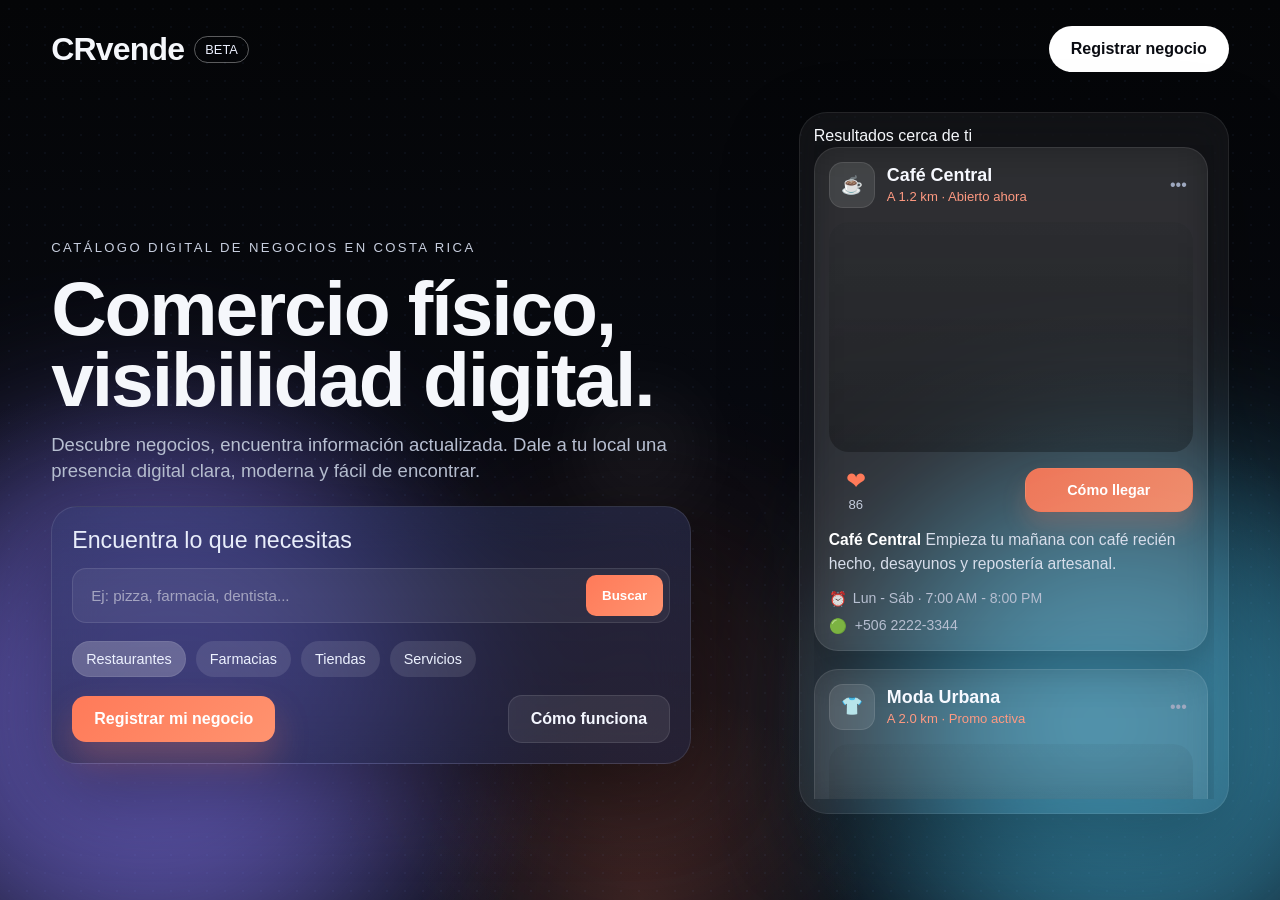
==== index.html @ b0ac4de3 "Hero inicial CRvende" ====
<!DOCTYPE html>
<html lang="es">
<head>
  <meta charset="UTF-8">
  <meta name="viewport" content="width=device-width, initial-scale=1.0">
  <title>CRvende</title>
  <link rel="stylesheet" href="styles.css">
</head>

<body>
  <div class="page-bg">
    <canvas id="particles"></canvas>
    <div class="grid-overlay"></div>
    <div class="glow glow-1"></div>
    <div class="glow glow-2"></div>
    <div class="glow glow-3"></div>
    <div class="cursor-glow"></div>

    <header class="hero">
      <nav class="topbar">
        <div class="brand-wrap">
          <span class="brand">CRvende</span>
          <span class="brand-badge">beta</span>
        </div>

        <a href="#" class="topbar-btn">Registrar negocio</a>
      </nav>

      <section class="hero-layout">

        <!-- IZQUIERDA -->
        <div class="hero-left">
          <p class="eyebrow">CATÁLOGO DIGITAL DE NEGOCIOS EN COSTA RICA</p>

          <h1> 
            Comercio físico,<br>
            visibilidad digital.
          </h1>

          <p class="hero-text">
            Descubre negocios, encuentra información actualizada.
            Dale a tu local una presencia digital clara, moderna y fácil de encontrar.
          </p>

          <div class="hero-panel">
            <p class="panel-title">Encuentra lo que necesitas</p>

            <div class="search-box">
              <input type="text" placeholder="Ej: pizza, farmacia, dentista..." />
              <button>Buscar</button>
            </div>

            <div class="panel-actions">
              <button class="chip active">Restaurantes</button>
              <button class="chip">Farmacias</button>
              <button class="chip">Tiendas</button>
              <button class="chip">Servicios</button>
            </div>

            <div class="panel-bottom">
              <a href="#" class="hero-btn solid">Registrar mi negocio</a>
              <a href="#" class="hero-btn ghost">Cómo funciona</a>
            </div>
          </div>
        </div>

        <!-- DERECHA -->
        <div class="hero-right">
          <div class="results-panel">
       
            <div class="results-header">
  <div class="results-header-main">
    <div class="results-header-copy">
     
      <p class="results-label">Resultados cerca de ti</p>
      </div>

    
  </div>
</div>

            <div class="commerce-strip">

  <!-- CARD 1 -->
  <article class="commerce-card feed-card">
  <div class="feed-head">
    <div class="feed-brand">
      <div class="feed-logo">☕</div>
      <div class="feed-brand-text">
        <h3>Café Central</h3>
        <p>A 1.2 km · Abierto ahora</p>
      </div>
    </div>

    <button class="feed-menu" aria-label="Más opciones">•••</button>
  </div>

  <div class="feed-image" style="background-image: url('https://pymstatic.com/30549/conversions/tipos-de-cafe-wide_webp.webp');"></div>

  <div class="feed-actions">
    <div class="feed-stats">
      <span class="feed-like">❤</span>
      <span>86</span>
    </div>

    <a href="#" class="route-btn route-btn-large">Cómo llegar</a>
  </div>

  <div class="feed-copy">
    <p>
      <strong>Café Central</strong> Empieza tu mañana con café recién hecho,
      desayunos y repostería artesanal.
    </p>

    <div class="feed-meta">
      <span class="info-item">
        <span class="info-icon">⏰</span>
        Lun - Sáb · 7:00 AM - 8:00 PM
      </span>

      <span class="info-item">
        <span class="whatsapp">🟢</span>
        +506 2222-3344
      </span>
    </div>
  </div>
  </article>

  <!-- CARD 2 -->
  <article class="commerce-card feed-card">
  <div class="feed-head">
    <div class="feed-brand">
      <div class="feed-logo">👕</div>
      <div class="feed-brand-text">
        <h3>Moda Urbana</h3>
        <p>A 2.0 km · Promo activa</p>
      </div>
    </div>

    <button class="feed-menu" aria-label="Más opciones">•••</button>
  </div>

  <div class="feed-image" style="background-image: url('https://media-cdn.tripadvisor.com/media/photo-s/1a/00/16/14/tienda-de-ropa-urbana.jpg');"></div>

  <div class="feed-actions">
    <div class="feed-stats">
      <span class="feed-like">❤</span>
      <span>154</span>
    </div>

    <a href="#" class="route-btn route-btn-large">Cómo llegar</a>
  </div>

  <div class="feed-copy">
    <p>
      <strong>Moda Urbana</strong> Nueva colección disponible con accesorios
      y promociones especiales por tiempo limitado.
    </p>

    <div class="feed-meta">
      <span class="info-item">
        <span class="info-icon">⏰</span>
        Lun - Dom · 10:00 AM - 7:00 PM
      </span>

      <span class="info-item">
        <span class="whatsapp">🟢</span>
        +506 2288-1100
      </span>
    </div>
  </div>
</article>

  <!-- CARD 3 -->
  <article class="commerce-card feed-card">
  <div class="feed-head">
    <div class="feed-brand">
      <div class="feed-logo">💊</div>
      <div class="feed-brand-text">
        <h3>Farmacia Plus</h3>
        <p>A 0.8 km · 24 horas</p>
      </div>
    </div>

    <button class="feed-menu" aria-label="Más opciones">•••</button>
  </div>

  <div class="feed-image" style="background-image: url('https://extendeal.com/hubfs/young-hispanic-woman-pharmacist-smiling-confident-standing-with-arms-crossed-gesture-pharmacy.jpg');"></div>

  <div class="feed-actions">
    <div class="feed-stats">
      <span class="feed-like">❤</span>
      <span>63</span>
    </div>

    <a href="#" class="route-btn route-btn-large">Cómo llegar</a>
  </div>

  <div class="feed-copy">
    <p>
      <strong>Farmacia Plus</strong> Atención rápida, productos de cuidado
      personal y servicio continuo durante todo el día.
    </p>

    <div class="feed-meta">
      <span class="info-item">
        <span class="info-icon">⏰</span>
        Abierto 24 horas
      </span>

      <span class="info-item">
        <span class="whatsapp">🟢</span>
        +506 2444-8899
      </span>
    </div>
  </div>
</article>

            </div>

          </div>
        </div>

      </section>
    </header>
  </div>

  <script>
    const glow = document.querySelector(".cursor-glow");

    window.addEventListener("mousemove", (e) => {
      const x = e.clientX;
      const y = e.clientY;

      glow.style.left = x + "px";
      glow.style.top = y + "px";

      createParticle(x, y);
    });

    function createParticle(x, y) {
      const particle = document.createElement("div");
      particle.classList.add("particle");

      const colors = [
        "rgba(255, 122, 89, 0.9)",
        "rgba(139, 125, 255, 0.9)",
        "rgba(79, 209, 255, 0.9)",
        "rgba(255, 255, 255, 0.7)"
      ];

      particle.style.background = colors[Math.floor(Math.random() * colors.length)];

      const size = Math.random() * 6 + 4;
      particle.style.width = size + "px";
      particle.style.height = size + "px";

      particle.style.left = x + "px";
      particle.style.top = y + "px";

      document.body.appendChild(particle);

      setTimeout(() => {
        particle.remove();
      }, 600);
    }
  </script>

</body>
</html>
---- styles.css ----
* {
  box-sizing: border-box;
  margin: 0;
  padding: 0;
}

:root {
  --bg: #06070b;
  --bg-soft: #0b0d14;
  --text: #f5f7fb;
  --muted: #b7bfd1;
  --line: rgba(255, 255, 255, 0.08);
  --glass: rgba(255, 255, 255, 0.08);
  --glass-strong: rgba(255, 255, 255, 0.12);
  --primary: #ff7a59;
  --primary-2: #8b7dff;
  --primary-3: #4fd1ff;
  --shadow: 0 30px 80px rgba(0, 0, 0, 0.35);
}

html,
body {
  min-height: 100%;
}

body {
  font-family: Arial, sans-serif;
  background: var(--bg);
  color: var(--text);
  overflow-x: hidden;
}

.page-bg {
  position: relative;
  min-height: 100vh;
  background:
    radial-gradient(circle at 15% 80%, rgba(139, 125, 255, 0.28), transparent 28%),
    radial-gradient(circle at 85% 80%, rgba(79, 209, 255, 0.28), transparent 24%),
    radial-gradient(circle at 50% 100%, rgba(255, 122, 89, 0.16), transparent 20%),
    linear-gradient(180deg, #040507 0%, #080a11 55%, #0a0d15 100%);
  overflow: hidden;
}

#particles {
  position: absolute;
  inset: 0;
  width: 100%;
  height: 100%;
  pointer-events: none;
  z-index: 0;
}

.grid-overlay {
  position: absolute;
  inset: 0;
  background-image: radial-gradient(rgba(120, 170, 255, 0.18) 1px, transparent 1px);
  background-size: 18px 18px;
  opacity: 0.28;
  pointer-events: none;
}

.glow {
  position: absolute;
  border-radius: 999px;
  filter: blur(90px);
  pointer-events: none;
  opacity: 0.9;
}

.glow-1 {
  width: 540px;
  height: 540px;
  left: -120px;
  bottom: -80px;
  background: rgba(139, 125, 255, 0.55);
}

.glow-2 {
  width: 520px;
  height: 520px;
  right: -120px;
  bottom: -90px;
  background: rgba(79, 209, 255, 0.48);
}

.glow-3 {
  width: 360px;
  height: 360px;
  left: 50%;
  top: 58%;
  transform: translateX(-50%);
  background: rgba(255, 122, 89, 0.14);
}

.cursor-glow {
  position: fixed;
  width: 220px;
  height: 220px;
  left: 50%;
  top: 50%;
  transform: translate(-50%, -50%);
  background: radial-gradient(circle, rgba(255, 255, 255, 0.10), transparent 65%);
  filter: blur(24px);
  pointer-events: none;
  z-index: 1;
  opacity: 0.55;
}

.hero {
  position: relative;
  z-index: 2;
  width: min(1280px, 92%);
  margin: 0 auto;
  min-height: 100vh;
  padding: 26px 0 40px;
  display: flex;
  flex-direction: column;
}

.topbar {
  display: flex;
  align-items: center;
  justify-content: space-between;
  gap: 20px;
  margin-bottom: 40px;
}

.brand-wrap {
  display: flex;
  align-items: center;
  gap: 10px;
}

.brand {
  font-size: 2rem;
  font-weight: 700;
  letter-spacing: -0.8px;
}

.brand-badge {
  font-size: 0.8rem;
  text-transform: uppercase;
  padding: 5px 10px;
  border-radius: 999px;
  border: 1px solid rgba(255, 255, 255, 0.35);
  color: #eaeefc;
}

.topbar-btn {
  text-decoration: none;
  color: #0a0c12;
  background: #ffffff;
  padding: 14px 22px;
  border-radius: 999px;
  font-weight: 700;
  transition: transform 0.18s ease, box-shadow 0.18s ease;
}

.topbar-btn:hover {
  transform: translateY(-2px);
  box-shadow: 0 14px 30px rgba(255, 255, 255, 0.12);
}

.hero-layout {
  width: 100%;
  display: grid;
  grid-template-columns: minmax(0, 1.02fr) minmax(380px, 430px);
  gap: 34px;
  align-items: stretch;
  flex: 1;
}

.hero-left {
  max-width: 700px;
  padding-top: 32px;
  display: flex;
  flex-direction: column;
  justify-content: center;
}

.hero-right {
  display: flex;
  justify-content: flex-end;
  align-items: stretch;
  min-height: 0;
}

.eyebrow {
  font-size: 0.82rem;
  letter-spacing: 0.18em;
  color: #c8cfdf;
  margin-bottom: 18px;
}

.hero-left h1 {
  font-size: clamp(3.2rem, 6vw, 5.6rem);
  line-height: 0.92;
  letter-spacing: -2.1px;
  font-weight: 700;
  max-width: 680px;
  margin-bottom: 18px;
}

.hero-text {
  font-size: 1.16rem;
  line-height: 1.4;
  color: var(--muted);
  max-width: 640px;
  margin-bottom: 22px;
}

.hero-panel {
  width: min(640px, 100%);
  padding: 20px;
  border-radius: 26px;
  background: linear-gradient(180deg, rgba(50, 60, 110, 0.42), rgba(32, 37, 68, 0.58));
  border: 1px solid rgba(255, 255, 255, 0.10);
  box-shadow: var(--shadow);
  backdrop-filter: blur(22px);
  -webkit-backdrop-filter: blur(22px);
}

.panel-title {
  font-size: 1.45rem;
  color: #e8edfa;
  text-align: left;
  margin-bottom: 14px;
}

.search-box {
  display: flex;
  gap: 10px;
  margin-bottom: 18px;
  background: rgba(255, 255, 255, 0.06);
  border: 1px solid rgba(255, 255, 255, 0.10);
  border-radius: 14px;
  padding: 6px;
}

.search-box input {
  flex: 1;
  background: transparent;
  border: none;
  color: white;
  padding: 12px;
  font-size: 0.95rem;
  outline: none;
}

.search-box input::placeholder {
  color: rgba(255, 255, 255, 0.5);
}

.search-box button {
  border: none;
  background: linear-gradient(135deg, var(--primary), #ff936f);
  color: white;
  padding: 10px 16px;
  border-radius: 10px;
  font-weight: 600;
  cursor: pointer;
  transition: transform 0.2s ease;
}

.search-box button:hover {
  transform: translateY(-1px);
}

.panel-actions {
  display: flex;
  flex-wrap: wrap;
  gap: 10px;
  margin-bottom: 18px;
}

.chip {
  border: 0;
  border-radius: 999px;
  padding: 10px 14px;
  background: rgba(255, 255, 255, 0.10);
  color: #edf2ff;
  font-size: 0.9rem;
  cursor: pointer;
  transition: transform 0.18s ease, background 0.18s ease;
}

.chip:hover {
  transform: translateY(-2px);
  background: rgba(255, 255, 255, 0.16);
}

.chip.active {
  background: rgba(255, 255, 255, 0.22);
  box-shadow: inset 0 0 0 1px rgba(255, 255, 255, 0.08);
}

.panel-bottom {
  display: flex;
  flex-wrap: wrap;
  gap: 14px;
  justify-content: space-between;
  align-items: center;
}

.hero-btn {
  text-decoration: none;
  padding: 14px 22px;
  border-radius: 14px;
  font-weight: 700;
  transition: transform 0.18s ease, box-shadow 0.18s ease, background 0.18s ease;
}

.hero-btn:hover {
  transform: translateY(-2px);
}

.hero-btn.solid {
  background: linear-gradient(135deg, var(--primary), #ff936f);
  color: white;
  box-shadow: 0 18px 34px rgba(255, 122, 89, 0.26);
}

.hero-btn.ghost {
  color: #f4f7ff;
  background: rgba(255, 255, 255, 0.08);
  border: 1px solid rgba(255, 255, 255, 0.10);
}

.results-panel {
  width: 100%;
  max-width: 430px;
  height: min(78vh, 760px);
  padding: 14px;
  border-radius: 28px;
  background: rgba(255, 255, 255, 0.05);
  border: 1px solid rgba(255, 255, 255, 0.08);
  box-shadow: 0 30px 80px rgba(0, 0, 0, 0.28);
  backdrop-filter: blur(18px);
  -webkit-backdrop-filter: blur(18px);
  overflow: hidden;
  display: flex;
  flex-direction: column;
}

.commerce-strip {
  width: 100%;
  display: flex;
  flex-direction: column;
  gap: 18px;
  overflow-y: auto;
  padding: 2px 6px 2px 0;
  scrollbar-width: thin;
  scrollbar-color: rgba(255, 255, 255, 0.18) transparent;
}

.commerce-strip::-webkit-scrollbar {
  width: 8px;
}

.commerce-strip::-webkit-scrollbar-track {
  background: transparent;
}

.commerce-strip::-webkit-scrollbar-thumb {
  background: rgba(255, 255, 255, 0.16);
  border-radius: 999px;
}

.commerce-card.feed-card {
  padding: 14px;
  border-radius: 24px;
  background: rgba(255, 255, 255, 0.07);
  border: 1px solid rgba(255, 255, 255, 0.09);
  backdrop-filter: blur(18px);
  -webkit-backdrop-filter: blur(18px);
  box-shadow: 0 18px 34px rgba(0, 0, 0, 0.18);
  transition: transform 0.18s ease, background 0.18s ease;
  flex-shrink: 0;
}

.commerce-card.feed-card:hover {
  transform: translateY(-4px);
  background: rgba(255, 255, 255, 0.10);
}

.feed-head {
  display: flex;
  align-items: center;
  justify-content: space-between;
  gap: 12px;
  margin-bottom: 14px;
}

.feed-brand {
  display: flex;
  align-items: center;
  gap: 12px;
  min-width: 0;
}

.feed-logo {
  width: 46px;
  height: 46px;
  min-width: 46px;
  border-radius: 14px;
  display: grid;
  place-items: center;
  background: rgba(255, 255, 255, 0.10);
  border: 1px solid rgba(255, 255, 255, 0.10);
  font-size: 1.1rem;
}

.feed-brand-text h3 {
  font-size: 1.12rem;
  color: #f7f9ff;
  margin-bottom: 2px;
  line-height: 1.2;
}

.feed-brand-text p {
  font-size: 0.82rem;
  color: #ff9a82;
  line-height: 1.3;
}

.feed-menu {
  border: none;
  background: transparent;
  color: #9ea8bf;
  font-size: 1rem;
  cursor: pointer;
  padding: 4px 6px;
}

.feed-image {
  width: 100%;
  height: 230px;
  border-radius: 20px;
  background-size: cover;
  background-position: center;
  position: relative;
  overflow: hidden;
  margin-bottom: 16px;
}

.feed-image::after {
  content: "";
  position: absolute;
  inset: 0;
  background: linear-gradient(
    to top,
    rgba(0, 0, 0, 0.28),
    rgba(0, 0, 0, 0.04)
  );
}

.feed-actions {
  display: flex;
  align-items: center;
  justify-content: space-between;
  gap: 12px;
  margin-bottom: 16px;
}

.feed-stats {
  display: flex;
  flex-direction: column;
  align-items: center;
  justify-content: center;
  min-width: 54px;
  color: #c6cede;
  font-size: 0.82rem;
}

.feed-like {
  font-size: 1.5rem;
  line-height: 1;
  color: #ff7a59;
  margin-bottom: 4px;
}

.route-btn {
  text-decoration: none;
  padding: 13px 18px;
  border-radius: 16px;
  font-size: 0.9rem;
  font-weight: 700;
  color: #ffffff;
  background: linear-gradient(135deg, rgba(255, 122, 89, 0.92), rgba(255, 147, 111, 0.92));
  border: 1px solid rgba(255, 122, 89, 0.22);
  transition: transform 0.18s ease, box-shadow 0.18s ease;
  box-shadow: 0 14px 24px rgba(255, 122, 89, 0.20);
}

.route-btn:hover {
  transform: translateY(-2px);
  box-shadow: 0 18px 28px rgba(255, 122, 89, 0.24);
}

.route-btn-large {
  min-width: 168px;
  text-align: center;
}

.feed-copy p {
  font-size: 0.98rem;
  line-height: 1.55;
  color: #d8deeb;
  margin-bottom: 12px;
}

.feed-copy strong {
  color: #ffffff;
}

.feed-meta {
  display: flex;
  flex-direction: column;
  gap: 7px;
}

.info-item {
  display: flex;
  align-items: center;
  gap: 6px;
  font-size: 0.88rem;
  color: #b7bfd1;
  line-height: 1.4;
}

.info-icon {
  font-size: 0.9rem;
  opacity: 0.85;
}

.whatsapp {
  margin-right: 2px;
  font-size: 0.9rem;
}

.particle {
  position: fixed;
  width: 6px;
  height: 6px;
  border-radius: 50%;
  pointer-events: none;
  z-index: 9999;
  opacity: 0.8;
  animation: fadeOut 0.6s ease-out forwards;
}

@keyframes fadeOut {
  to {
    opacity: 0;
    transform: scale(0.3);
  }
}

@media (max-width: 1100px) {
  .hero-layout {
    grid-template-columns: 1fr;
    gap: 26px;
  }

  .hero-left {
    max-width: 100%;
    padding-top: 20px;
  }

  .hero-right {
    justify-content: center;
    align-items: flex-start;
  }

  .results-panel {
    max-width: 420px;
    height: 620px;
  }

  .results-header {
  width: 100%;
  display: flex;
  flex-direction: column;
  gap: 12px;
  padding: 4px 4px 14px;
  margin-bottom: 14px;
  flex-shrink: 0;
}

.results-header-main {
  display: flex;
  align-items: center;
  justify-content: space-between;
  gap: 20;
}

.yolo {
  margin-bottom: 70px;
}

.results-header-copy {
  min-width: 0;
}

.results-label {
  font-size: 0.72rem;
  letter-spacing: 0.08em;
  text-transform: uppercase;
  color: #9aa6c4;
  margin-bottom: 4px;
}

.results-title {
  font-size: 1.15rem;
  font-weight: 700;
  color: #f5f7fb;
  line-height: 1.15;
}

.results-count {
  display: inline-flex;
  align-items: center;
  justify-content: center;
  min-width: 46px;
  height: 34px;
  padding: 0 12px;
  border-radius: 999px;
  background: rgba(255, 255, 255, 0.08);
  border: 1px solid rgba(255, 255, 255, 0.08);
  color: #dbe3f5;
  font-size: 0.85rem;
  font-weight: 700;
  flex-shrink: 0;
}


  .hero-text {
    font-size: 1.08rem;
  }

  .panel-title {
    font-size: 1.28rem;
  }
}

@media (max-width: 700px) {
  .hero {
    padding-top: 18px;
    padding-bottom: 36px;
  }

  .topbar {
    flex-direction: column;
    align-items: flex-start;
    margin-bottom: 32px;
  }

  .brand {
    font-size: 1.7rem;
  }

  .hero-left h1 {
    letter-spacing: -1.5px;
  }

  .hero-text {
    font-size: 1rem;
  }

  .hero-panel {
    padding: 20px;
    border-radius: 22px;
  }

  .panel-title {
    font-size: 1.2rem;
  }

  .panel-bottom {
    flex-direction: column;
    align-items: stretch;
  }

  .hero-btn {
    text-align: center;
  }

  .search-box {
    flex-direction: column;
  }

  .search-box button {
    width: 100%;
  }

  .hero-layout {
    gap: 22px;
  }

  .results-panel {
    max-width: 100%;
    height: 560px;
  }

  .feed-image {
    height: 210px;
  }

  .feed-actions {
    align-items: stretch;
  }

  .route-btn-large {
    min-width: 0;
    width: 100%;
  }
}
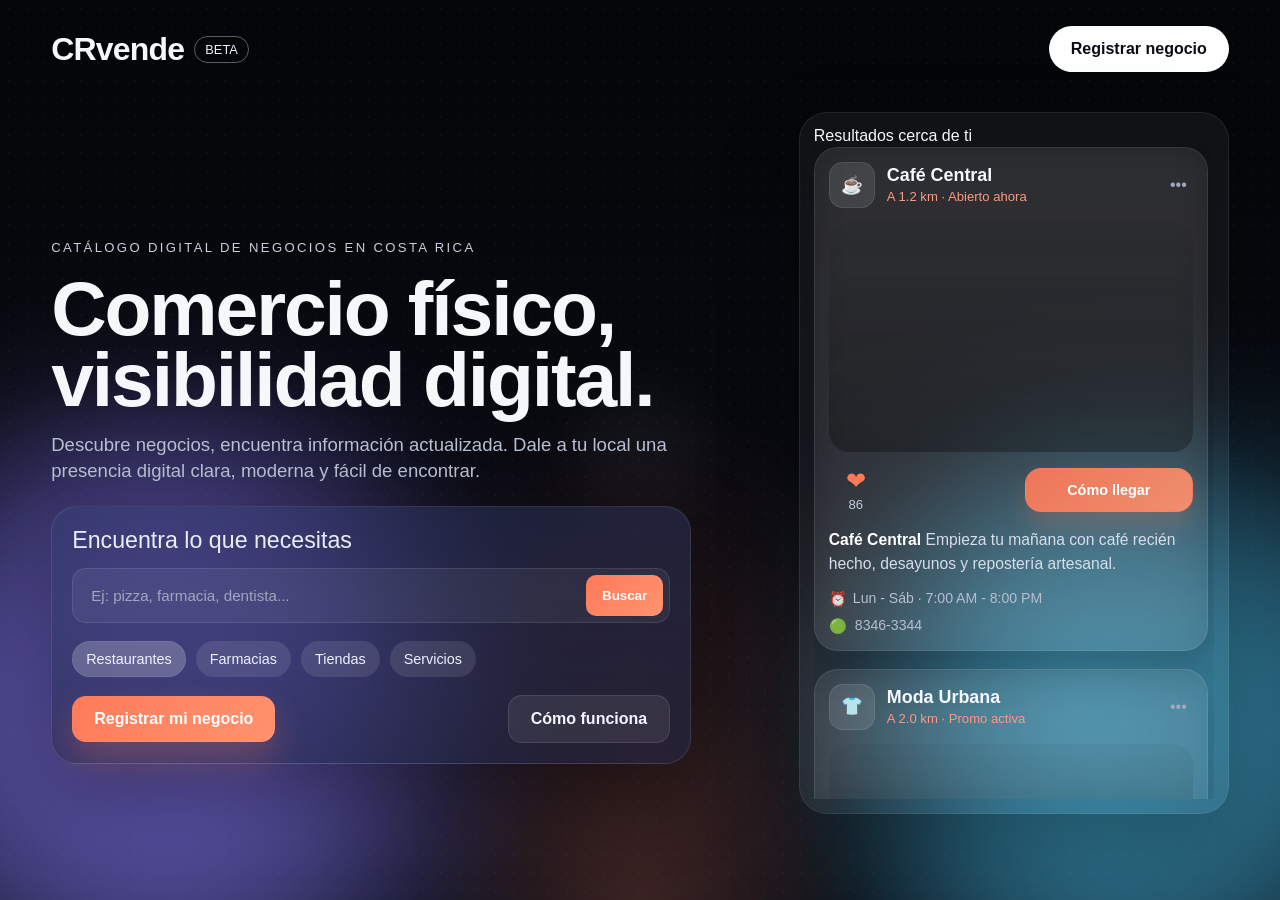
==== commit c8c2ac32: "Hero listo + mobile version" ====
--- a/index.html
+++ b/index.html
@@ -120,7 +120,7 @@
 
       <span class="info-item">
         <span class="whatsapp">🟢</span>
-        +506 2222-3344
+        8346-3344
       </span>
     </div>
   </div>
@@ -165,7 +165,7 @@
 
       <span class="info-item">
         <span class="whatsapp">🟢</span>
-        +506 2288-1100
+        7536-1100
       </span>
     </div>
   </div>
@@ -210,7 +210,7 @@
 
       <span class="info-item">
         <span class="whatsapp">🟢</span>
-        +506 2444-8899
+        8444-8899
       </span>
     </div>
   </div>
--- a/styles.css
+++ b/styles.css
@@ -714,4 +714,159 @@
     min-width: 0;
     width: 100%;
   }
+}
+
+/* =========================
+   MOBILE FIRST HERO
+========================= */
+@media (max-width: 700px) {
+
+  .hero {
+    padding: 16px 0 28px;
+    min-height: auto;
+  }
+
+  .topbar {
+    flex-direction: row;
+    justify-content: space-between;
+    margin-bottom: 20px;
+  }
+
+  .topbar-btn {
+    padding: 10px 14px;
+    font-size: 0.8rem;
+  }
+
+  /* 🔹 Layout pasa a vertical */
+  .hero-layout {
+    display: flex;
+    flex-direction: column;
+    gap: 20px;
+  }
+
+  /* 🔹 H1 más usable */
+  .hero-left h1 {
+    font-size: 2.4rem;
+    line-height: 1.05;
+    letter-spacing: -1px;
+    margin-bottom: 14px;
+  }
+
+  .hero-text {
+    font-size: 0.95rem;
+    line-height: 1.4;
+    margin-bottom: 20px;
+  }
+
+  .eyebrow {
+    font-size: 0.7rem;
+    margin-bottom: 12px;
+  }
+
+  /* 🔹 Panel principal */
+  .hero-panel {
+    padding: 18px;
+    border-radius: 18px;
+  }
+
+  .panel-title {
+    font-size: 1.1rem;
+    margin-bottom: 12px;
+  }
+
+  /* 🔹 Buscador más grande */
+  .search-box {
+    flex-direction: column;
+    gap: 8px;
+    padding: 8px;
+  }
+
+  .search-box input {
+    font-size: 1rem;
+    padding: 14px;
+  }
+
+  .search-box button {
+    width: 100%;
+    padding: 14px;
+    font-size: 1rem;
+  }
+
+  /* 🔹 Chips */
+  .panel-actions {
+    gap: 8px;
+    margin-bottom: 16px;
+  }
+
+  .chip {
+    padding: 10px 14px;
+    font-size: 0.85rem;
+  }
+
+  /* 🔹 Botones abajo */
+  .panel-bottom {
+    flex-direction: column;
+    gap: 10px;
+  }
+
+  .hero-btn {
+    width: 100%;
+    text-align: center;
+  }
+
+  /* 🔥 RESULTADOS */
+
+  .hero-right {
+    width: 100%;
+  }
+
+  .results-panel {
+    max-width: 100%;
+    height: auto;
+    max-height: none;
+    padding: 16px;
+  }
+
+  .results-header {
+    margin-bottom: 10px;
+  }
+
+  .results-title {
+    font-size: 1.2rem;
+  }
+
+  /* 🔹 Cards ocupan todo el ancho */
+  .commerce-strip {
+    gap: 14px;
+  }
+
+  .feed-card {
+    padding: 12px;
+    border-radius: 20px;
+  }
+
+  .feed-image {
+    height: 180px;
+    border-radius: 16px;
+  }
+
+  .feed-actions {
+    flex-direction: row;
+    align-items: center;
+  }
+
+  .route-btn-large {
+    width: 100%;
+    font-size: 0.9rem;
+    padding: 12px;
+  }
+
+  .feed-copy p {
+    font-size: 0.9rem;
+  }
+
+  .info-item {
+    font-size: 0.82rem;
+  }
+
 }
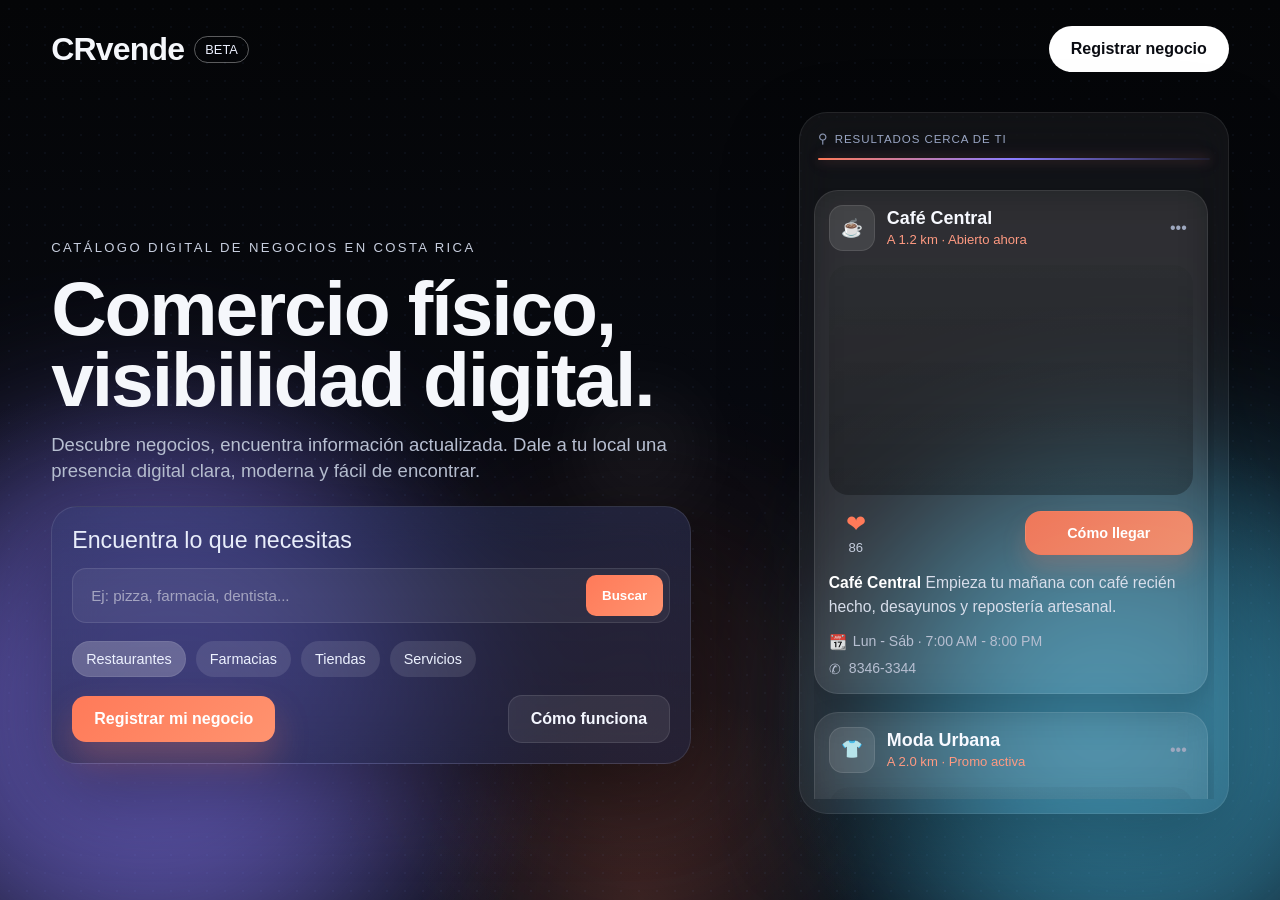
==== commit 4936c449: "Hero UI final: layout split, results panel scroll, cards tipo feed, mejoras visuales" ====
--- a/index.html
+++ b/index.html
@@ -64,17 +64,21 @@
           </div>
         </div>
 
-        <!-- DERECHA -->
-        <div class="hero-right">
-          <div class="results-panel">
+  <!-- DERECHA -->
+  <div class="hero-right">
+  <div class="results-panel">
        
-            <div class="results-header">
-  <div class="results-header-main">
+    <div class="results-header">
+    <div class="results-header-main">
+
     <div class="results-header-copy">
-     
-      <p class="results-label">Resultados cerca de ti</p>
-      </div>
-
+    <div class="results-line-wrap">
+      <p class="results-label">
+      <span class="results-icon">⚲</span>
+      Resultados cerca de ti
+      </p>
+    </div> 
+    </div>
     
   </div>
 </div>
@@ -114,12 +118,12 @@
 
     <div class="feed-meta">
       <span class="info-item">
-        <span class="info-icon">⏰</span>
+        <span class="info-icon">📆</span>
         Lun - Sáb · 7:00 AM - 8:00 PM
       </span>
 
       <span class="info-item">
-        <span class="whatsapp">🟢</span>
+        <span class="whatsapp">✆</span>
         8346-3344
       </span>
     </div>
@@ -159,12 +163,12 @@
 
     <div class="feed-meta">
       <span class="info-item">
-        <span class="info-icon">⏰</span>
+        <span class="info-icon">📆</span>
         Lun - Dom · 10:00 AM - 7:00 PM
       </span>
 
       <span class="info-item">
-        <span class="whatsapp">🟢</span>
+        <span class="whatsapp">✆</span>
         7536-1100
       </span>
     </div>
@@ -204,12 +208,12 @@
 
     <div class="feed-meta">
       <span class="info-item">
-        <span class="info-icon">⏰</span>
+        <span class="info-icon">📆</span>
         Abierto 24 horas
       </span>
 
       <span class="info-item">
-        <span class="whatsapp">🟢</span>
+        <span class="whatsapp">✆</span>
         8444-8899
       </span>
     </div>
--- a/styles.css
+++ b/styles.css
@@ -342,6 +342,68 @@
   flex-direction: column;
 }
 
+.results-header {
+  width: 100%;
+  padding: 4px 4px 18px;
+  margin-bottom: 10px;
+  flex-shrink: 0;
+}
+
+.results-header-main {
+  display: flex;
+  align-items: center;
+  justify-content: space-between;
+}
+
+.results-header-copy {
+  width: 100%;
+}
+
+.results-line-wrap {
+  position: relative;
+  width: 100%;
+  padding-bottom: 14px;
+}
+
+.results-label {
+  display: flex;
+  align-items: center;
+  gap: 6px;
+  width: fit-content;
+
+  font-size: 0.72rem;
+  letter-spacing: 0.08em;
+  text-transform: uppercase;
+  color: #9aa6c4;
+}
+
+.results-icon {
+  font-size: 0.8rem;
+  opacity: 0.9;
+}
+
+.results-line-wrap::after {
+  content: "";
+  position: absolute;
+  left: 0;
+  right: 0;
+  bottom: 0;
+
+  height: 2px;
+  border-radius: 999px;
+
+  background: linear-gradient(
+    90deg,
+    var(--primary),
+    var(--primary-2),
+    rgba(139, 125, 255, 0.1)
+  );
+
+  box-shadow:
+    0 0 12px rgba(255, 122, 89, 0.4),
+    0 0 20px rgba(139, 125, 255, 0.25);
+}
+
 .commerce-strip {
   width: 100%;
   display: flex;
@@ -577,63 +639,6 @@
     height: 620px;
   }
 
-  .results-header {
-  width: 100%;
-  display: flex;
-  flex-direction: column;
-  gap: 12px;
-  padding: 4px 4px 14px;
-  margin-bottom: 14px;
-  flex-shrink: 0;
-}
-
-.results-header-main {
-  display: flex;
-  align-items: center;
-  justify-content: space-between;
-  gap: 20;
-}
-
-.yolo {
-  margin-bottom: 70px;
-}
-
-.results-header-copy {
-  min-width: 0;
-}
-
-.results-label {
-  font-size: 0.72rem;
-  letter-spacing: 0.08em;
-  text-transform: uppercase;
-  color: #9aa6c4;
-  margin-bottom: 4px;
-}
-
-.results-title {
-  font-size: 1.15rem;
-  font-weight: 700;
-  color: #f5f7fb;
-  line-height: 1.15;
-}
-
-.results-count {
-  display: inline-flex;
-  align-items: center;
-  justify-content: center;
-  min-width: 46px;
-  height: 34px;
-  padding: 0 12px;
-  border-radius: 999px;
-  background: rgba(255, 255, 255, 0.08);
-  border: 1px solid rgba(255, 255, 255, 0.08);
-  color: #dbe3f5;
-  font-size: 0.85rem;
-  font-weight: 700;
-  flex-shrink: 0;
-}
-
-
   .hero-text {
     font-size: 1.08rem;
   }
@@ -737,14 +742,12 @@
     font-size: 0.8rem;
   }
 
-  /* 🔹 Layout pasa a vertical */
   .hero-layout {
     display: flex;
     flex-direction: column;
     gap: 20px;
   }
 
-  /* 🔹 H1 más usable */
   .hero-left h1 {
     font-size: 2.4rem;
     line-height: 1.05;
@@ -763,7 +766,6 @@
     margin-bottom: 12px;
   }
 
-  /* 🔹 Panel principal */
   .hero-panel {
     padding: 18px;
     border-radius: 18px;
@@ -774,7 +776,6 @@
     margin-bottom: 12px;
   }
 
-  /* 🔹 Buscador más grande */
   .search-box {
     flex-direction: column;
     gap: 8px;
@@ -792,7 +793,6 @@
     font-size: 1rem;
   }
 
-  /* 🔹 Chips */
   .panel-actions {
     gap: 8px;
     margin-bottom: 16px;
@@ -803,7 +803,6 @@
     font-size: 0.85rem;
   }
 
-  /* 🔹 Botones abajo */
   .panel-bottom {
     flex-direction: column;
     gap: 10px;
@@ -813,8 +812,6 @@
     width: 100%;
     text-align: center;
   }
-
-  /* 🔥 RESULTADOS */
 
   .hero-right {
     width: 100%;
@@ -831,11 +828,6 @@
     margin-bottom: 10px;
   }
 
-  .results-title {
-    font-size: 1.2rem;
-  }
-
-  /* 🔹 Cards ocupan todo el ancho */
   .commerce-strip {
     gap: 14px;
   }
@@ -868,5 +860,4 @@
   .info-item {
     font-size: 0.82rem;
   }
-
 }
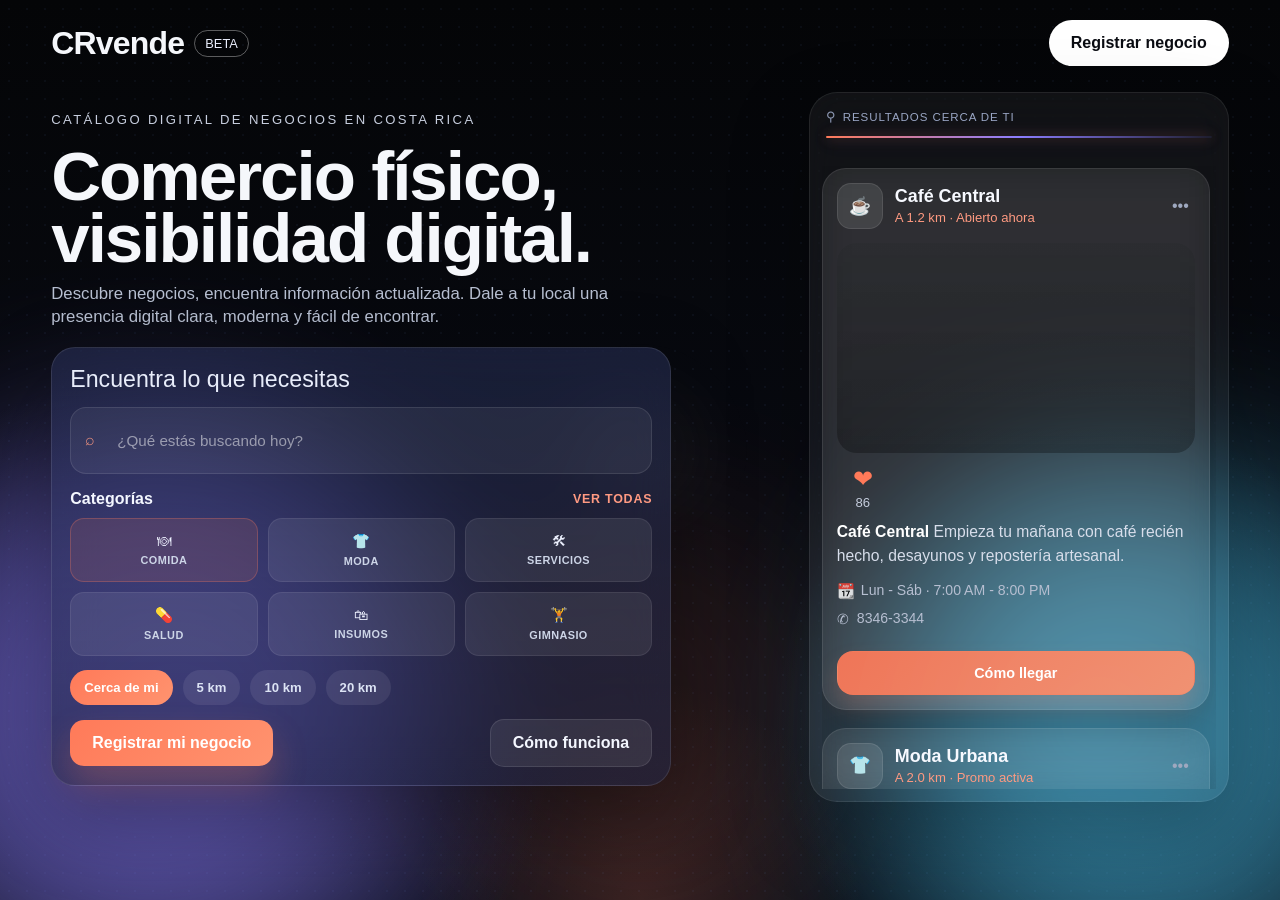
==== commit 681c58c7: "ajustes hero y cards" ====
--- a/index.html
+++ b/index.html
@@ -32,8 +32,8 @@
         <div class="hero-left">
           <p class="eyebrow">CATÁLOGO DIGITAL DE NEGOCIOS EN COSTA RICA</p>
 
-          <h1> 
-            Comercio físico,<br>
+          <h1>
+            <span>Comercio físico,</span>
             visibilidad digital.
           </h1>
 
@@ -45,16 +45,55 @@
           <div class="hero-panel">
             <p class="panel-title">Encuentra lo que necesitas</p>
 
-            <div class="search-box">
-              <input type="text" placeholder="Ej: pizza, farmacia, dentista..." />
-              <button>Buscar</button>
-            </div>
-
-            <div class="panel-actions">
-              <button class="chip active">Restaurantes</button>
-              <button class="chip">Farmacias</button>
-              <button class="chip">Tiendas</button>
-              <button class="chip">Servicios</button>
+            <div class="search-box search-box-app">
+              <span class="search-icon">⌕</span>
+              <input type="text" placeholder="¿Qué estás buscando hoy?" />
+            </div>
+
+            <div class="category-block">
+              <div class="category-head">
+                <p class="category-title">Categorías</p>
+                <a href="#" class="category-link">Ver todas</a>
+              </div>
+
+              <div class="category-grid">
+                <button class="category-card active" type="button">
+                  <span class="category-icon">🍽</span>
+                  <span class="category-name">Comida</span>
+                </button>
+
+                <button class="category-card" type="button">
+                  <span class="category-icon">👕</span>
+                  <span class="category-name">Moda</span>
+                </button>
+
+                <button class="category-card" type="button">
+                  <span class="category-icon">🛠</span>
+                  <span class="category-name">Servicios</span>
+                </button>
+
+                <button class="category-card" type="button">
+                  <span class="category-icon">💊</span>
+                  <span class="category-name">Salud</span>
+                </button>
+
+                <button class="category-card" type="button">
+                  <span class="category-icon">🛍</span>
+                  <span class="category-name">Insumos</span>
+                </button>
+
+                <button class="category-card" type="button">
+                  <span class="category-icon">🏋</span>
+                  <span class="category-name">Gimnasio</span>
+                </button>
+              </div>
+            </div>
+
+            <div class="distance-row">
+              <button class="distance-chip active" type="button">Cerca de mi</button>
+              <button class="distance-chip" type="button">5 km</button>
+              <button class="distance-chip" type="button">10 km</button>
+              <button class="distance-chip" type="button">20 km</button>
             </div>
 
             <div class="panel-bottom">
@@ -64,164 +103,161 @@
           </div>
         </div>
 
-  <!-- DERECHA -->
-  <div class="hero-right">
-  <div class="results-panel">
-       
-    <div class="results-header">
-    <div class="results-header-main">
-
-    <div class="results-header-copy">
-    <div class="results-line-wrap">
-      <p class="results-label">
-      <span class="results-icon">⚲</span>
-      Resultados cerca de ti
-      </p>
-    </div> 
-    </div>
-    
-  </div>
-</div>
+        <!-- DERECHA -->
+        <div class="hero-right">
+          <div class="results-panel">
+
+            <div class="results-header">
+              <div class="results-header-main">
+                <div class="results-header-copy">
+                  <div class="results-line-wrap">
+                    <p class="results-label">
+                      <span class="results-icon">⚲</span>
+                      Resultados cerca de ti
+                    </p>
+                  </div>
+                </div>
+              </div>
+            </div>
 
             <div class="commerce-strip">
 
-  <!-- CARD 1 -->
-  <article class="commerce-card feed-card">
-  <div class="feed-head">
-    <div class="feed-brand">
-      <div class="feed-logo">☕</div>
-      <div class="feed-brand-text">
-        <h3>Café Central</h3>
-        <p>A 1.2 km · Abierto ahora</p>
-      </div>
-    </div>
-
-    <button class="feed-menu" aria-label="Más opciones">•••</button>
-  </div>
-
-  <div class="feed-image" style="background-image: url('https://pymstatic.com/30549/conversions/tipos-de-cafe-wide_webp.webp');"></div>
-
-  <div class="feed-actions">
-    <div class="feed-stats">
-      <span class="feed-like">❤</span>
-      <span>86</span>
-    </div>
-
-    <a href="#" class="route-btn route-btn-large">Cómo llegar</a>
-  </div>
-
-  <div class="feed-copy">
-    <p>
-      <strong>Café Central</strong> Empieza tu mañana con café recién hecho,
-      desayunos y repostería artesanal.
-    </p>
-
-    <div class="feed-meta">
-      <span class="info-item">
-        <span class="info-icon">📆</span>
-        Lun - Sáb · 7:00 AM - 8:00 PM
-      </span>
-
-      <span class="info-item">
-        <span class="whatsapp">✆</span>
-        8346-3344
-      </span>
-    </div>
-  </div>
-  </article>
-
-  <!-- CARD 2 -->
-  <article class="commerce-card feed-card">
-  <div class="feed-head">
-    <div class="feed-brand">
-      <div class="feed-logo">👕</div>
-      <div class="feed-brand-text">
-        <h3>Moda Urbana</h3>
-        <p>A 2.0 km · Promo activa</p>
-      </div>
-    </div>
-
-    <button class="feed-menu" aria-label="Más opciones">•••</button>
-  </div>
-
-  <div class="feed-image" style="background-image: url('https://media-cdn.tripadvisor.com/media/photo-s/1a/00/16/14/tienda-de-ropa-urbana.jpg');"></div>
-
-  <div class="feed-actions">
-    <div class="feed-stats">
-      <span class="feed-like">❤</span>
-      <span>154</span>
-    </div>
-
-    <a href="#" class="route-btn route-btn-large">Cómo llegar</a>
-  </div>
-
-  <div class="feed-copy">
-    <p>
-      <strong>Moda Urbana</strong> Nueva colección disponible con accesorios
-      y promociones especiales por tiempo limitado.
-    </p>
-
-    <div class="feed-meta">
-      <span class="info-item">
-        <span class="info-icon">📆</span>
-        Lun - Dom · 10:00 AM - 7:00 PM
-      </span>
-
-      <span class="info-item">
-        <span class="whatsapp">✆</span>
-        7536-1100
-      </span>
-    </div>
-  </div>
-</article>
-
-  <!-- CARD 3 -->
-  <article class="commerce-card feed-card">
-  <div class="feed-head">
-    <div class="feed-brand">
-      <div class="feed-logo">💊</div>
-      <div class="feed-brand-text">
-        <h3>Farmacia Plus</h3>
-        <p>A 0.8 km · 24 horas</p>
-      </div>
-    </div>
-
-    <button class="feed-menu" aria-label="Más opciones">•••</button>
-  </div>
-
-  <div class="feed-image" style="background-image: url('https://extendeal.com/hubfs/young-hispanic-woman-pharmacist-smiling-confident-standing-with-arms-crossed-gesture-pharmacy.jpg');"></div>
-
-  <div class="feed-actions">
-    <div class="feed-stats">
-      <span class="feed-like">❤</span>
-      <span>63</span>
-    </div>
-
-    <a href="#" class="route-btn route-btn-large">Cómo llegar</a>
-  </div>
-
-  <div class="feed-copy">
-    <p>
-      <strong>Farmacia Plus</strong> Atención rápida, productos de cuidado
-      personal y servicio continuo durante todo el día.
-    </p>
-
-    <div class="feed-meta">
-      <span class="info-item">
-        <span class="info-icon">📆</span>
-        Abierto 24 horas
-      </span>
-
-      <span class="info-item">
-        <span class="whatsapp">✆</span>
-        8444-8899
-      </span>
-    </div>
-  </div>
-</article>
-
-            </div>
-
+              <!-- CARD 1 -->
+              <article class="commerce-card feed-card">
+                <div class="feed-head">
+                  <div class="feed-brand">
+                    <div class="feed-logo">☕</div>
+                    <div class="feed-brand-text">
+                      <h3>Café Central</h3>
+                      <p>A 1.2 km · Abierto ahora</p>
+                    </div>
+                  </div>
+
+                  <button class="feed-menu" aria-label="Más opciones" type="button">•••</button>
+                </div>
+
+                <div class="feed-image" style="background-image: url('https://pymstatic.com/30549/conversions/tipos-de-cafe-wide_webp.webp');"></div>
+
+                <div class="feed-actions">
+                  <div class="feed-stats">
+                    <span class="feed-like">❤</span>
+                    <span>86</span>
+                  </div>
+                </div>
+
+                <div class="feed-copy">
+                  <p>
+                    <strong>Café Central</strong> Empieza tu mañana con café recién hecho,
+                    desayunos y repostería artesanal.
+                  </p>
+
+                  <div class="feed-meta">
+                    <span class="info-item">
+                      <span class="info-icon">📆</span>
+                      Lun - Sáb · 7:00 AM - 8:00 PM
+                    </span>
+
+                    <span class="info-item">
+                      <span class="whatsapp">✆</span>
+                      8346-3344
+                    </span>
+                  </div>
+
+                  <a href="#" class="route-btn route-btn-large">Cómo llegar</a>
+                </div>
+              </article>
+
+              <!-- CARD 2 -->
+              <article class="commerce-card feed-card">
+                <div class="feed-head">
+                  <div class="feed-brand">
+                    <div class="feed-logo">👕</div>
+                    <div class="feed-brand-text">
+                      <h3>Moda Urbana</h3>
+                      <p>A 2.0 km · Promo activa</p>
+                    </div>
+                  </div>
+
+                  <button class="feed-menu" aria-label="Más opciones" type="button">•••</button>
+                </div>
+
+                <div class="feed-image" style="background-image: url('https://media-cdn.tripadvisor.com/media/photo-s/1a/00/16/14/tienda-de-ropa-urbana.jpg');"></div>
+
+                <div class="feed-actions">
+                  <div class="feed-stats">
+                    <span class="feed-like">❤</span>
+                    <span>154</span>
+                  </div>
+                </div>
+
+                <div class="feed-copy">
+                  <p>
+                    <strong>Moda Urbana</strong> Nueva colección disponible con accesorios
+                    y promociones especiales por tiempo limitado.
+                  </p>
+
+                  <div class="feed-meta">
+                    <span class="info-item">
+                      <span class="info-icon">📆</span>
+                      Lun - Dom · 10:00 AM - 7:00 PM
+                    </span>
+
+                    <span class="info-item">
+                      <span class="whatsapp">✆</span>
+                      7536-1100
+                    </span>
+                  </div>
+
+                  <a href="#" class="route-btn route-btn-large">Cómo llegar</a>
+                </div>
+              </article>
+
+              <!-- CARD 3 -->
+              <article class="commerce-card feed-card">
+                <div class="feed-head">
+                  <div class="feed-brand">
+                    <div class="feed-logo">💊</div>
+                    <div class="feed-brand-text">
+                      <h3>Farmacia Plus</h3>
+                      <p>A 0.8 km · 24 horas</p>
+                    </div>
+                  </div>
+
+                  <button class="feed-menu" aria-label="Más opciones" type="button">•••</button>
+                </div>
+
+                <div class="feed-image" style="background-image: url('https://extendeal.com/hubfs/young-hispanic-woman-pharmacist-smiling-confident-standing-with-arms-crossed-gesture-pharmacy.jpg');"></div>
+
+                <div class="feed-actions">
+                  <div class="feed-stats">
+                    <span class="feed-like">❤</span>
+                    <span>63</span>
+                  </div>
+                </div>
+
+                <div class="feed-copy">
+                  <p>
+                    <strong>Farmacia Plus</strong> Atención rápida, productos de cuidado
+                    personal y servicio continuo durante todo el día.
+                  </p>
+
+                  <div class="feed-meta">
+                    <span class="info-item">
+                      <span class="info-icon">📆</span>
+                      Abierto 24 horas
+                    </span>
+
+                    <span class="info-item">
+                      <span class="whatsapp">✆</span>
+                      8444-8899
+                    </span>
+                  </div>
+
+                  <a href="#" class="route-btn route-btn-large">Cómo llegar</a>
+                </div>
+              </article>
+
+            </div>
           </div>
         </div>
 
--- a/styles.css
+++ b/styles.css
@@ -112,7 +112,7 @@
   width: min(1280px, 92%);
   margin: 0 auto;
   min-height: 100vh;
-  padding: 26px 0 40px;
+  padding: 20px 0 24px;
   display: flex;
   flex-direction: column;
 }
@@ -122,7 +122,7 @@
   align-items: center;
   justify-content: space-between;
   gap: 20px;
-  margin-bottom: 40px;
+  margin-bottom: 26px;
 }
 
 .brand-wrap {
@@ -166,22 +166,21 @@
   display: grid;
   grid-template-columns: minmax(0, 1.02fr) minmax(380px, 430px);
   gap: 34px;
-  align-items: stretch;
-  flex: 1;
+  align-items: start;
 }
 
 .hero-left {
   max-width: 700px;
-  padding-top: 32px;
+  padding-top: 20px;
   display: flex;
   flex-direction: column;
-  justify-content: center;
+  justify-content: flex-start;
 }
 
 .hero-right {
   display: flex;
   justify-content: flex-end;
-  align-items: stretch;
+  align-items: flex-start;
   min-height: 0;
 }
 
@@ -193,26 +192,26 @@
 }
 
 .hero-left h1 {
-  font-size: clamp(3.2rem, 6vw, 5.6rem);
-  line-height: 0.92;
-  letter-spacing: -2.1px;
+  font-size: clamp(2.9rem, 5.4vw, 5rem);
+  line-height: 0.9;
+  letter-spacing: -2px;
   font-weight: 700;
-  max-width: 680px;
+  max-width: 640px;
+  margin-bottom: 14px;
+}
+
+.hero-text {
+  font-size: 1.05rem;
+  line-height: 1.35;
+  color: var(--muted);
+  max-width: 620px;
   margin-bottom: 18px;
 }
 
-.hero-text {
-  font-size: 1.16rem;
-  line-height: 1.4;
-  color: var(--muted);
-  max-width: 640px;
-  margin-bottom: 22px;
-}
-
 .hero-panel {
-  width: min(640px, 100%);
-  padding: 20px;
-  border-radius: 26px;
+  width: min(620px, 100%);
+  padding: 18px;
+  border-radius: 24px;
   background: linear-gradient(180deg, rgba(50, 60, 110, 0.42), rgba(32, 37, 68, 0.58));
   border: 1px solid rgba(255, 255, 255, 0.10);
   box-shadow: var(--shadow);
@@ -227,6 +226,7 @@
   margin-bottom: 14px;
 }
 
+/* SEARCH PANEL */
 .search-box {
   display: flex;
   gap: 10px;
@@ -266,32 +266,121 @@
   transform: translateY(-1px);
 }
 
-.panel-actions {
+.search-box-app {
+  display: flex;
+  align-items: center;
+  gap: 10px;
+  padding: 12px 14px;
+  border-radius: 16px;
+  margin-bottom: 16px;
+}
+
+.search-box-app button {
+  display: none;
+}
+
+.search-icon {
+  font-size: 1rem;
+  color: #ff9a82;
+  opacity: 0.9;
+}
+
+.category-block {
+  margin-bottom: 14px;
+}
+
+.category-head {
+  display: flex;
+  align-items: center;
+  justify-content: space-between;
+  margin-bottom: 10px;
+}
+
+.category-title {
+  font-size: 1rem;
+  font-weight: 700;
+  color: #f4f7ff;
+}
+
+.category-link {
+  font-size: 0.78rem;
+  text-transform: uppercase;
+  letter-spacing: 0.06em;
+  color: #ff9a82;
+  text-decoration: none;
+  font-weight: 700;
+}
+
+.category-grid {
+  display: grid;
+  grid-template-columns: repeat(3, 1fr);
+  gap: 10px;
+}
+
+.category-card {
+  border: 1px solid rgba(255, 255, 255, 0.08);
+  background: rgba(255, 255, 255, 0.08);
+  border-radius: 14px;
+  padding: 8px 8px;
+  min-height: 64px;
+  display: flex;
+  flex-direction: column;
+  align-items: center;
+  justify-content: center;
+  gap: 5px;
+  color: #eef2ff;
+  cursor: pointer;
+  transition: transform 0.18s ease, background 0.18s ease, border-color 0.18s ease;
+}
+
+.category-card:hover {
+  transform: translateY(-2px);
+  background: rgba(255, 255, 255, 0.12);
+}
+
+.category-card.active {
+  border-color: rgba(255, 122, 89, 0.28);
+  background: rgba(255, 122, 89, 0.12);
+}
+
+.category-icon {
+  font-size: 0.9rem;
+}
+
+.category-name {
+  font-size: 0.68rem;
+  font-weight: 700;
+  text-transform: uppercase;
+  letter-spacing: 0.04em;
+  color: #cdd5e7;
+}
+
+.distance-row {
   display: flex;
   flex-wrap: wrap;
   gap: 10px;
-  margin-bottom: 18px;
-}
-
-.chip {
+  margin-bottom: 14px;
+}
+
+.distance-chip {
   border: 0;
   border-radius: 999px;
   padding: 10px 14px;
-  background: rgba(255, 255, 255, 0.10);
-  color: #edf2ff;
-  font-size: 0.9rem;
+  background: rgba(255, 255, 255, 0.08);
+  color: #dce3f4;
+  font-size: 0.82rem;
+  font-weight: 700;
   cursor: pointer;
   transition: transform 0.18s ease, background 0.18s ease;
 }
 
-.chip:hover {
+.distance-chip:hover {
   transform: translateY(-2px);
-  background: rgba(255, 255, 255, 0.16);
-}
-
-.chip.active {
-  background: rgba(255, 255, 255, 0.22);
-  box-shadow: inset 0 0 0 1px rgba(255, 255, 255, 0.08);
+}
+
+.distance-chip.active {
+  background: linear-gradient(135deg, var(--primary), #ff936f);
+  color: white;
 }
 
 .panel-bottom {
@@ -326,11 +415,12 @@
   border: 1px solid rgba(255, 255, 255, 0.10);
 }
 
+/* RESULTS PANEL */
 .results-panel {
   width: 100%;
-  max-width: 430px;
-  height: min(78vh, 760px);
-  padding: 14px;
+  max-width: 420px;
+  height: 710px;
+  padding: 12px;
   border-radius: 28px;
   background: rgba(255, 255, 255, 0.05);
   border: 1px solid rgba(255, 255, 255, 0.08);
@@ -370,7 +460,6 @@
   align-items: center;
   gap: 6px;
   width: fit-content;
-
   font-size: 0.72rem;
   letter-spacing: 0.08em;
   text-transform: uppercase;
@@ -388,17 +477,14 @@
   left: 0;
   right: 0;
   bottom: 0;
-
   height: 2px;
   border-radius: 999px;
-
   background: linear-gradient(
     90deg,
     var(--primary),
     var(--primary-2),
     rgba(139, 125, 255, 0.1)
   );
-
   box-shadow:
     0 0 12px rgba(255, 122, 89, 0.4),
     0 0 20px rgba(139, 125, 255, 0.25);
@@ -409,7 +495,9 @@
   display: flex;
   flex-direction: column;
   gap: 18px;
+  flex: 1;
   overflow-y: auto;
+  min-height: 0;
   padding: 2px 6px 2px 0;
   scrollbar-width: thin;
   scrollbar-color: rgba(255, 255, 255, 0.18) transparent;
@@ -428,6 +516,7 @@
   border-radius: 999px;
 }
 
+/* FEED CARD */
 .commerce-card.feed-card {
   padding: 14px;
   border-radius: 24px;
@@ -496,13 +585,13 @@
 
 .feed-image {
   width: 100%;
-  height: 230px;
+  height: 210px;
   border-radius: 20px;
   background-size: cover;
   background-position: center;
   position: relative;
   overflow: hidden;
-  margin-bottom: 16px;
+  margin-bottom: 14px;
 }
 
 .feed-image::after {
@@ -519,9 +608,8 @@
 .feed-actions {
   display: flex;
   align-items: center;
-  justify-content: space-between;
   gap: 12px;
-  margin-bottom: 16px;
+  margin-bottom: 10px;
 }
 
 .feed-stats {
@@ -529,7 +617,7 @@
   flex-direction: column;
   align-items: center;
   justify-content: center;
-  min-width: 54px;
+  min-width: 52px;
   color: #c6cede;
   font-size: 0.82rem;
 }
@@ -560,15 +648,23 @@
 }
 
 .route-btn-large {
-  min-width: 168px;
+  width: 100%;
   text-align: center;
+  display: block;
+  margin-top: 4px;
+}
+
+.feed-copy {
+  display: flex;
+  flex-direction: column;
+  gap: 12px;
 }
 
 .feed-copy p {
   font-size: 0.98rem;
   line-height: 1.55;
   color: #d8deeb;
-  margin-bottom: 12px;
+  margin-bottom: 0;
 }
 
 .feed-copy strong {
@@ -578,7 +674,8 @@
 .feed-meta {
   display: flex;
   flex-direction: column;
-  gap: 7px;
+  gap: 8px;
+  margin-bottom: 6px;
 }
 
 .info-item {
@@ -719,145 +816,22 @@
     min-width: 0;
     width: 100%;
   }
-}
-
-/* =========================
-   MOBILE FIRST HERO
-========================= */
-@media (max-width: 700px) {
-
-  .hero {
-    padding: 16px 0 28px;
-    min-height: auto;
-  }
-
-  .topbar {
-    flex-direction: row;
-    justify-content: space-between;
-    margin-bottom: 20px;
-  }
-
-  .topbar-btn {
-    padding: 10px 14px;
-    font-size: 0.8rem;
-  }
-
-  .hero-layout {
-    display: flex;
-    flex-direction: column;
-    gap: 20px;
-  }
-
-  .hero-left h1 {
-    font-size: 2.4rem;
-    line-height: 1.05;
-    letter-spacing: -1px;
-    margin-bottom: 14px;
-  }
-
-  .hero-text {
-    font-size: 0.95rem;
-    line-height: 1.4;
-    margin-bottom: 20px;
-  }
-
-  .eyebrow {
-    font-size: 0.7rem;
-    margin-bottom: 12px;
-  }
-
-  .hero-panel {
-    padding: 18px;
-    border-radius: 18px;
-  }
-
-  .panel-title {
-    font-size: 1.1rem;
-    margin-bottom: 12px;
-  }
-
-  .search-box {
-    flex-direction: column;
+
+  .category-grid {
+    grid-template-columns: repeat(2, 1fr);
+  }
+
+  .category-card {
+    padding: 10px 8px;
+    min-height: 70px;
+    border-radius: 14px;
+  }
+
+  .category-name {
+    font-size: 0.68rem;
+  }
+
+  .distance-row {
     gap: 8px;
-    padding: 8px;
-  }
-
-  .search-box input {
-    font-size: 1rem;
-    padding: 14px;
-  }
-
-  .search-box button {
-    width: 100%;
-    padding: 14px;
-    font-size: 1rem;
-  }
-
-  .panel-actions {
-    gap: 8px;
-    margin-bottom: 16px;
-  }
-
-  .chip {
-    padding: 10px 14px;
-    font-size: 0.85rem;
-  }
-
-  .panel-bottom {
-    flex-direction: column;
-    gap: 10px;
-  }
-
-  .hero-btn {
-    width: 100%;
-    text-align: center;
-  }
-
-  .hero-right {
-    width: 100%;
-  }
-
-  .results-panel {
-    max-width: 100%;
-    height: auto;
-    max-height: none;
-    padding: 16px;
-  }
-
-  .results-header {
-    margin-bottom: 10px;
-  }
-
-  .commerce-strip {
-    gap: 14px;
-  }
-
-  .feed-card {
-    padding: 12px;
-    border-radius: 20px;
-  }
-
-  .feed-image {
-    height: 180px;
-    border-radius: 16px;
-  }
-
-  .feed-actions {
-    flex-direction: row;
-    align-items: center;
-  }
-
-  .route-btn-large {
-    width: 100%;
-    font-size: 0.9rem;
-    padding: 12px;
-  }
-
-  .feed-copy p {
-    font-size: 0.9rem;
-  }
-
-  .info-item {
-    font-size: 0.82rem;
   }
 }
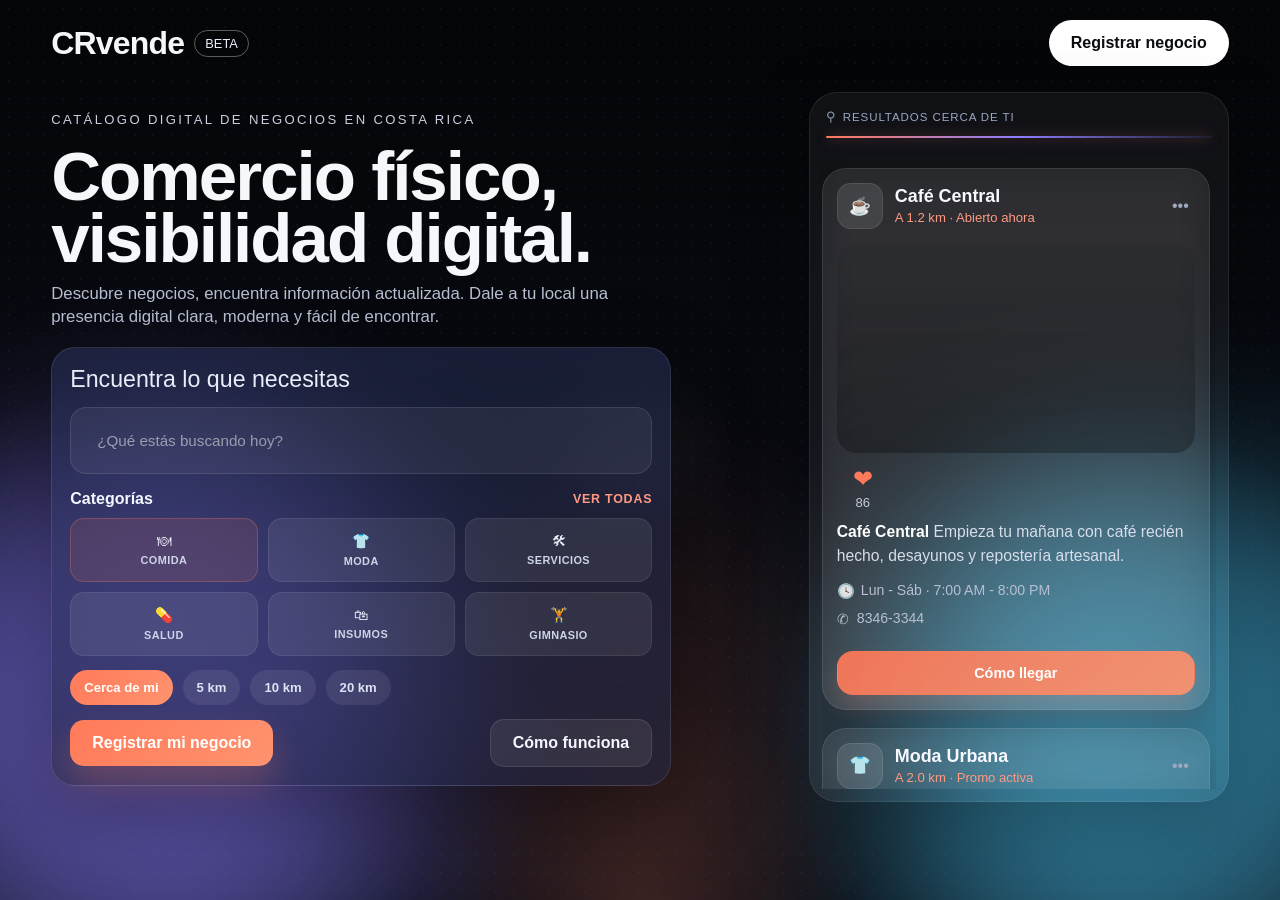
==== commit 4fca3362: "ajustes minimo" ====
--- a/index.html
+++ b/index.html
@@ -46,7 +46,7 @@
             <p class="panel-title">Encuentra lo que necesitas</p>
 
             <div class="search-box search-box-app">
-              <span class="search-icon">⌕</span>
+              
               <input type="text" placeholder="¿Qué estás buscando hoy?" />
             </div>
 
@@ -153,7 +153,7 @@
 
                   <div class="feed-meta">
                     <span class="info-item">
-                      <span class="info-icon">📆</span>
+                      <span class="info-icon">🕓</span>
                       Lun - Sáb · 7:00 AM - 8:00 PM
                     </span>
 
@@ -198,7 +198,7 @@
 
                   <div class="feed-meta">
                     <span class="info-item">
-                      <span class="info-icon">📆</span>
+                      <span class="info-icon">🕓</span>
                       Lun - Dom · 10:00 AM - 7:00 PM
                     </span>
 
@@ -243,7 +243,7 @@
 
                   <div class="feed-meta">
                     <span class="info-item">
-                      <span class="info-icon">📆</span>
+                      <span class="info-icon">🕓</span>
                       Abierto 24 horas
                     </span>
 
--- a/styles.css
+++ b/styles.css
@@ -747,74 +747,97 @@
 
 @media (max-width: 700px) {
   .hero {
-    padding-top: 18px;
-    padding-bottom: 36px;
+    width: calc(100% - 32px);
+    margin: 0 auto;
+    padding: 16px 0 28px;
+    min-height: auto;
   }
 
   .topbar {
-    flex-direction: column;
-    align-items: flex-start;
-    margin-bottom: 32px;
+    flex-direction: row;
+    justify-content: space-between;
+    align-items: center;
+    margin-bottom: 20px;
+  }
+
+  .topbar-btn {
+    padding: 10px 14px;
+    font-size: 0.8rem;
   }
 
   .brand {
     font-size: 1.7rem;
   }
 
+  .hero-layout {
+    display: flex;
+    flex-direction: column;
+    gap: 20px;
+  }
+
+  .hero-left,
+  .hero-right {
+    width: 100%;
+    max-width: 100%;
+  }
+
+  .hero-left {
+    padding-top: 10px;
+  }
+
   .hero-left h1 {
-    letter-spacing: -1.5px;
+    font-size: 2.8rem;
+    line-height: 1.02;
+    letter-spacing: -1.2px;
+    margin-bottom: 18px;
+    max-width: 95%;
   }
 
   .hero-text {
-    font-size: 1rem;
+    font-size: 0.9rem;
+    line-height: 1.35;
+    color: rgba(255, 255, 255, 0.65);
+    max-width: 95%;
+    margin-bottom: 26px;
+  }
+
+  .eyebrow {
+    font-size: 0.7rem;
+    margin-bottom: 12px;
+  }
+
+  .hero-panel,
+  .results-panel {
+    width: 100%;
+    max-width: 100%;
   }
 
   .hero-panel {
-    padding: 20px;
-    border-radius: 22px;
+    padding: 18px;
+    border-radius: 18px;
+    margin-top: 16px;
   }
 
   .panel-title {
-    font-size: 1.2rem;
-  }
-
-  .panel-bottom {
-    flex-direction: column;
-    align-items: stretch;
-  }
-
-  .hero-btn {
-    text-align: center;
+    font-size: 1.1rem;
+    margin-bottom: 12px;
   }
 
   .search-box {
     flex-direction: column;
+    gap: 8px;
+    padding: 8px;
+  }
+
+  .search-box input {
+    font-size: 1rem;
+    padding: 14px;
   }
 
   .search-box button {
     width: 100%;
-  }
-
-  .hero-layout {
-    gap: 22px;
-  }
-
-  .results-panel {
-    max-width: 100%;
-    height: 560px;
-  }
-
-  .feed-image {
-    height: 210px;
-  }
-
-  .feed-actions {
-    align-items: stretch;
-  }
-
-  .route-btn-large {
-    min-width: 0;
-    width: 100%;
+    padding: 14px;
+    font-size: 1rem;
   }
 
   .category-grid {
@@ -834,4 +857,57 @@
   .distance-row {
     gap: 8px;
   }
+
+  .panel-bottom {
+    flex-direction: column;
+    gap: 10px;
+    align-items: stretch;
+  }
+
+  .hero-btn {
+    width: 100%;
+    text-align: center;
+  }
+
+  .results-panel {
+    height: 560px;
+    padding: 16px;
+  }
+
+  .results-header {
+    margin-bottom: 10px;
+  }
+
+  .commerce-strip {
+    gap: 14px;
+  }
+
+  .feed-card {
+    padding: 12px;
+    border-radius: 20px;
+  }
+
+  .feed-image {
+    height: 180px;
+    border-radius: 16px;
+  }
+
+  .feed-actions {
+    align-items: stretch;
+  }
+
+  .route-btn-large {
+    width: 100%;
+    min-width: 0;
+    font-size: 0.9rem;
+    padding: 12px;
+  }
+
+  .feed-copy p {
+    font-size: 0.9rem;
+  }
+
+  .info-item {
+    font-size: 0.82rem;
+  }
 }
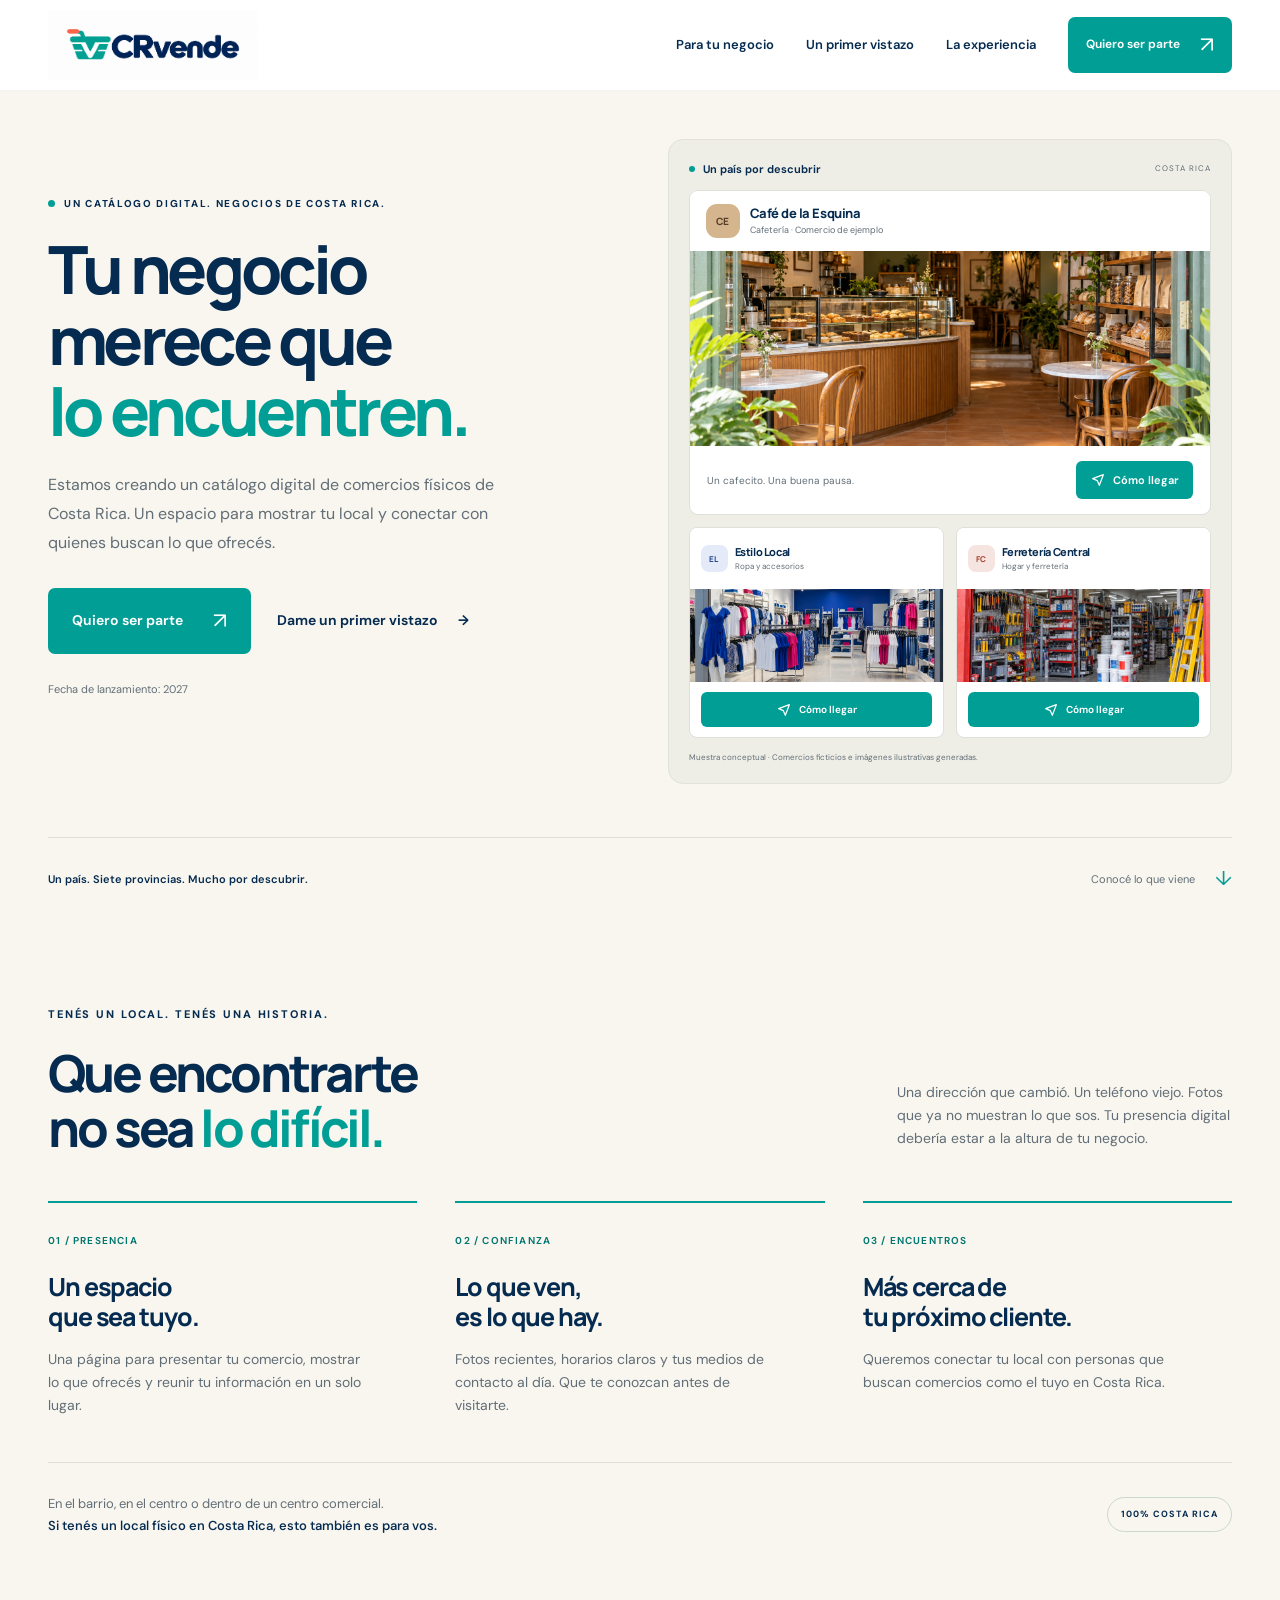
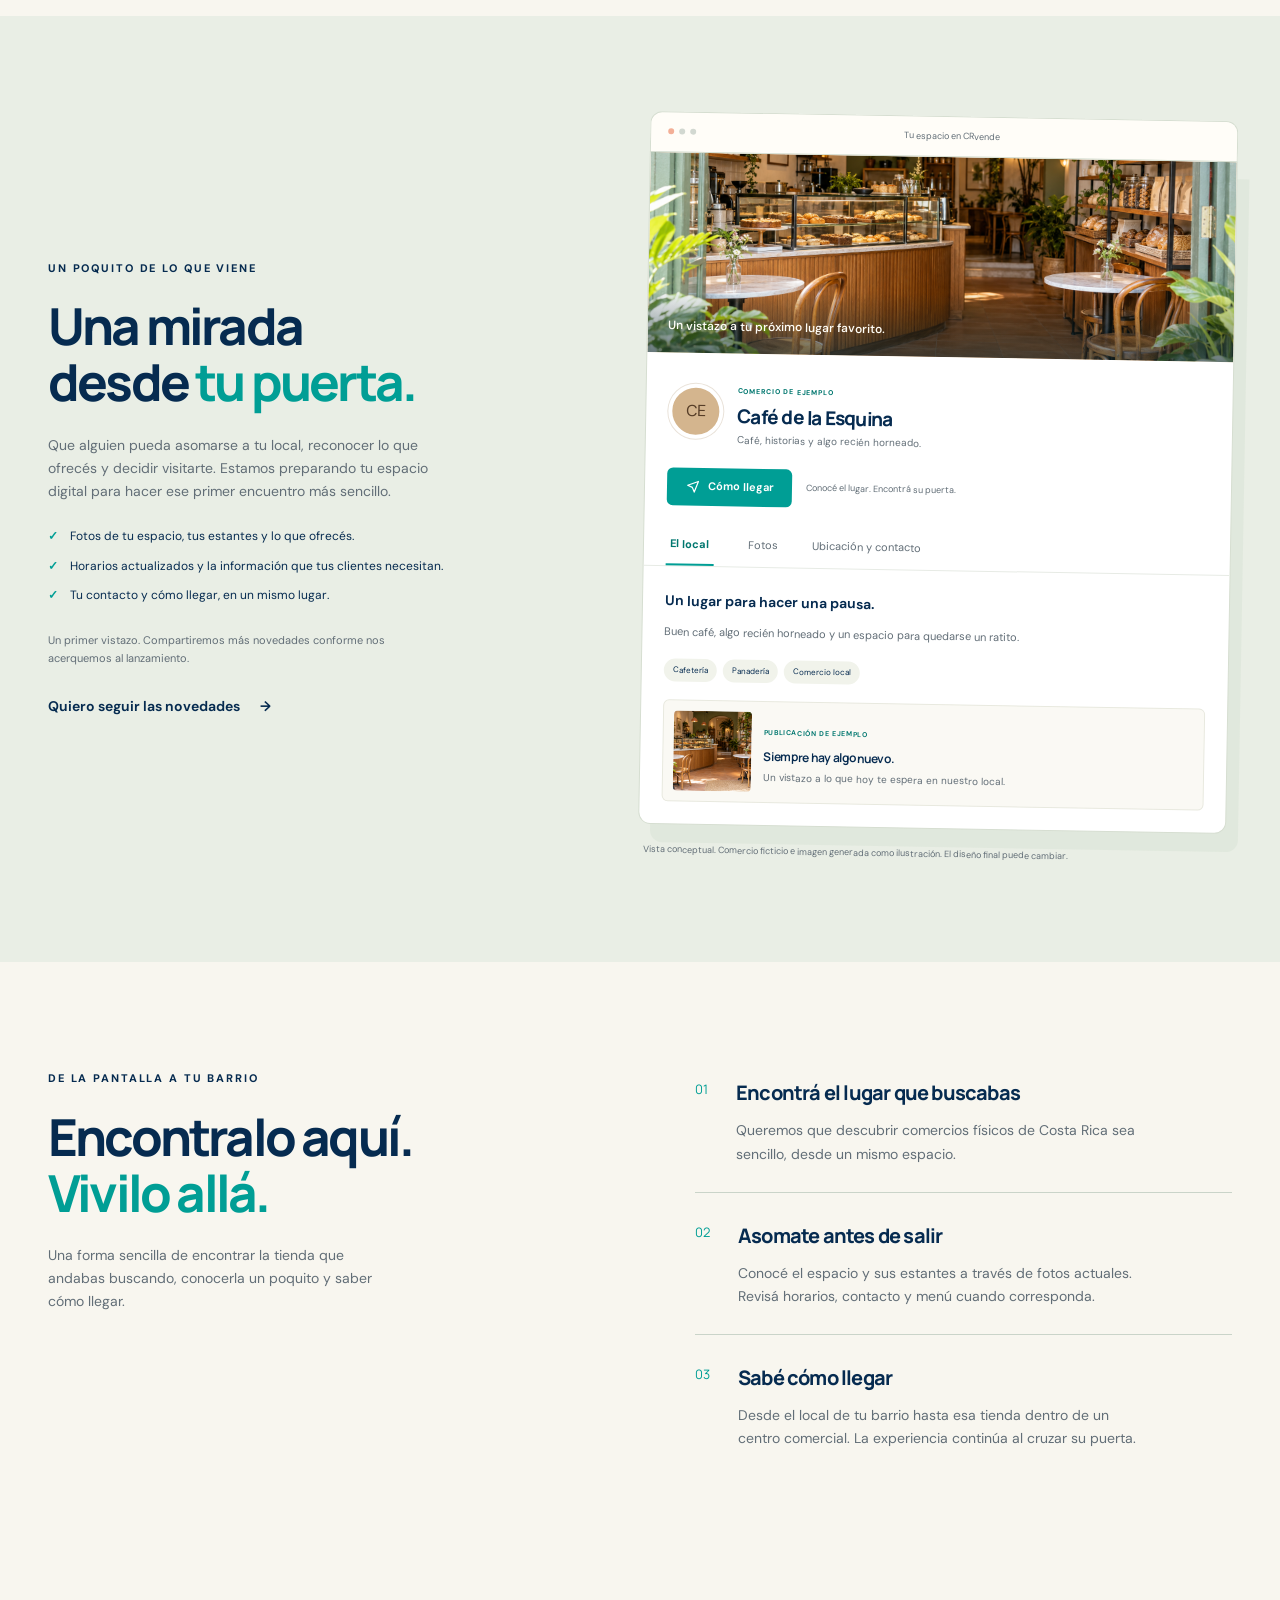
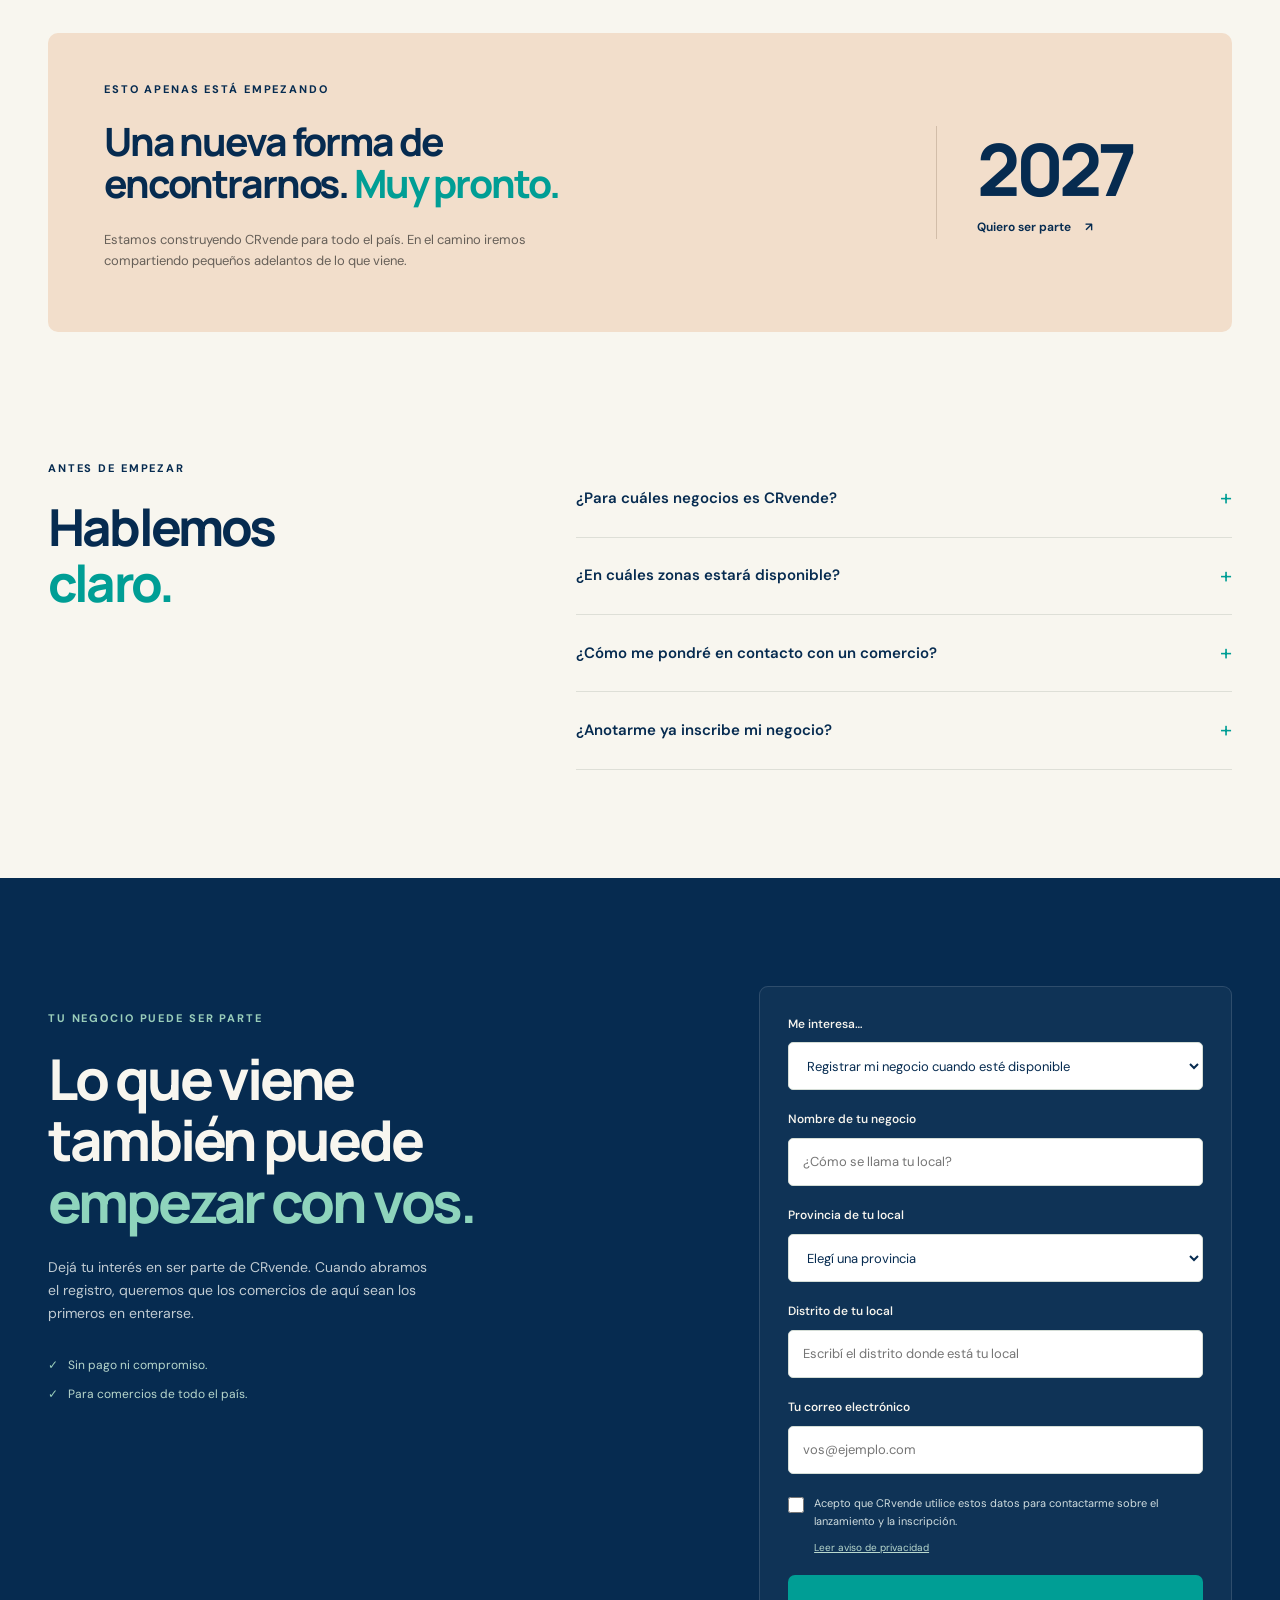
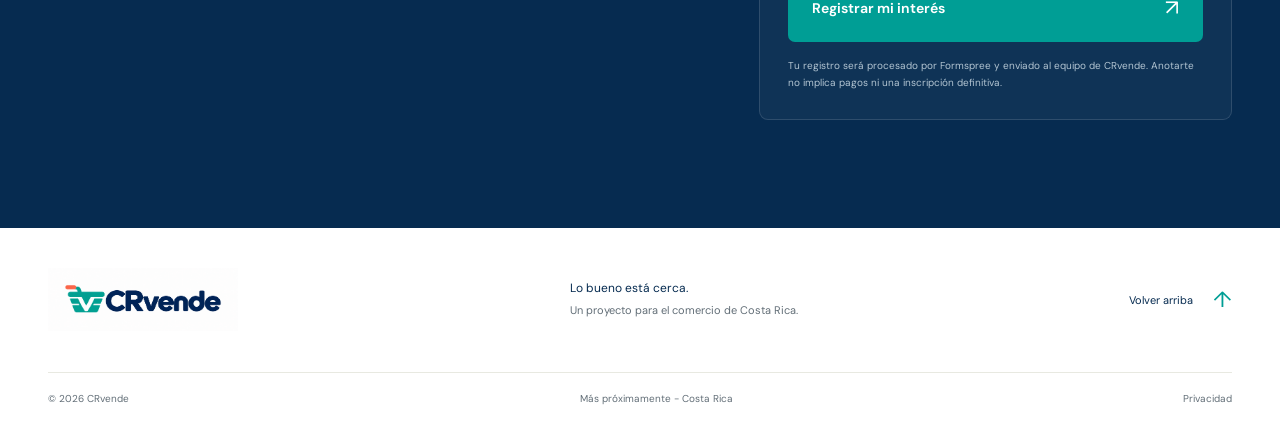
==== commit c36df6c2: "Publicar nueva landing de CRvende" ====
--- a/index.html
+++ b/index.html
@@ -1,310 +1,85 @@
-<!DOCTYPE html>
-<html lang="es">
-<head>
-  <meta charset="UTF-8">
-  <meta name="viewport" content="width=device-width, initial-scale=1.0">
-  <title>CRvende</title>
-  <link rel="stylesheet" href="styles.css">
-</head>
-
-<body>
-  <div class="page-bg">
-    <canvas id="particles"></canvas>
-    <div class="grid-overlay"></div>
-    <div class="glow glow-1"></div>
-    <div class="glow glow-2"></div>
-    <div class="glow glow-3"></div>
-    <div class="cursor-glow"></div>
-
-    <header class="hero">
-      <nav class="topbar">
-        <div class="brand-wrap">
-          <span class="brand">CRvende</span>
-          <span class="brand-badge">beta</span>
-        </div>
-
-        <a href="#" class="topbar-btn">Registrar negocio</a>
-      </nav>
-
-      <section class="hero-layout">
-
-        <!-- IZQUIERDA -->
-        <div class="hero-left">
-          <p class="eyebrow">CATÁLOGO DIGITAL DE NEGOCIOS EN COSTA RICA</p>
-
-          <h1>
-            <span>Comercio físico,</span>
-            visibilidad digital.
-          </h1>
-
-          <p class="hero-text">
-            Descubre negocios, encuentra información actualizada.
-            Dale a tu local una presencia digital clara, moderna y fácil de encontrar.
-          </p>
-
-          <div class="hero-panel">
-            <p class="panel-title">Encuentra lo que necesitas</p>
-
-            <div class="search-box search-box-app">
-              
-              <input type="text" placeholder="¿Qué estás buscando hoy?" />
-            </div>
-
-            <div class="category-block">
-              <div class="category-head">
-                <p class="category-title">Categorías</p>
-                <a href="#" class="category-link">Ver todas</a>
-              </div>
-
-              <div class="category-grid">
-                <button class="category-card active" type="button">
-                  <span class="category-icon">🍽</span>
-                  <span class="category-name">Comida</span>
-                </button>
-
-                <button class="category-card" type="button">
-                  <span class="category-icon">👕</span>
-                  <span class="category-name">Moda</span>
-                </button>
-
-                <button class="category-card" type="button">
-                  <span class="category-icon">🛠</span>
-                  <span class="category-name">Servicios</span>
-                </button>
-
-                <button class="category-card" type="button">
-                  <span class="category-icon">💊</span>
-                  <span class="category-name">Salud</span>
-                </button>
-
-                <button class="category-card" type="button">
-                  <span class="category-icon">🛍</span>
-                  <span class="category-name">Insumos</span>
-                </button>
-
-                <button class="category-card" type="button">
-                  <span class="category-icon">🏋</span>
-                  <span class="category-name">Gimnasio</span>
-                </button>
-              </div>
-            </div>
-
-            <div class="distance-row">
-              <button class="distance-chip active" type="button">Cerca de mi</button>
-              <button class="distance-chip" type="button">5 km</button>
-              <button class="distance-chip" type="button">10 km</button>
-              <button class="distance-chip" type="button">20 km</button>
-            </div>
-
-            <div class="panel-bottom">
-              <a href="#" class="hero-btn solid">Registrar mi negocio</a>
-              <a href="#" class="hero-btn ghost">Cómo funciona</a>
-            </div>
-          </div>
-        </div>
-
-        <!-- DERECHA -->
-        <div class="hero-right">
-          <div class="results-panel">
-
-            <div class="results-header">
-              <div class="results-header-main">
-                <div class="results-header-copy">
-                  <div class="results-line-wrap">
-                    <p class="results-label">
-                      <span class="results-icon">⚲</span>
-                      Resultados cerca de ti
-                    </p>
-                  </div>
-                </div>
-              </div>
-            </div>
-
-            <div class="commerce-strip">
-
-              <!-- CARD 1 -->
-              <article class="commerce-card feed-card">
-                <div class="feed-head">
-                  <div class="feed-brand">
-                    <div class="feed-logo">☕</div>
-                    <div class="feed-brand-text">
-                      <h3>Café Central</h3>
-                      <p>A 1.2 km · Abierto ahora</p>
-                    </div>
-                  </div>
-
-                  <button class="feed-menu" aria-label="Más opciones" type="button">•••</button>
-                </div>
-
-                <div class="feed-image" style="background-image: url('https://pymstatic.com/30549/conversions/tipos-de-cafe-wide_webp.webp');"></div>
-
-                <div class="feed-actions">
-                  <div class="feed-stats">
-                    <span class="feed-like">❤</span>
-                    <span>86</span>
-                  </div>
-                </div>
-
-                <div class="feed-copy">
-                  <p>
-                    <strong>Café Central</strong> Empieza tu mañana con café recién hecho,
-                    desayunos y repostería artesanal.
-                  </p>
-
-                  <div class="feed-meta">
-                    <span class="info-item">
-                      <span class="info-icon">🕓</span>
-                      Lun - Sáb · 7:00 AM - 8:00 PM
-                    </span>
-
-                    <span class="info-item">
-                      <span class="whatsapp">✆</span>
-                      8346-3344
-                    </span>
-                  </div>
-
-                  <a href="#" class="route-btn route-btn-large">Cómo llegar</a>
-                </div>
-              </article>
-
-              <!-- CARD 2 -->
-              <article class="commerce-card feed-card">
-                <div class="feed-head">
-                  <div class="feed-brand">
-                    <div class="feed-logo">👕</div>
-                    <div class="feed-brand-text">
-                      <h3>Moda Urbana</h3>
-                      <p>A 2.0 km · Promo activa</p>
-                    </div>
-                  </div>
-
-                  <button class="feed-menu" aria-label="Más opciones" type="button">•••</button>
-                </div>
-
-                <div class="feed-image" style="background-image: url('https://media-cdn.tripadvisor.com/media/photo-s/1a/00/16/14/tienda-de-ropa-urbana.jpg');"></div>
-
-                <div class="feed-actions">
-                  <div class="feed-stats">
-                    <span class="feed-like">❤</span>
-                    <span>154</span>
-                  </div>
-                </div>
-
-                <div class="feed-copy">
-                  <p>
-                    <strong>Moda Urbana</strong> Nueva colección disponible con accesorios
-                    y promociones especiales por tiempo limitado.
-                  </p>
-
-                  <div class="feed-meta">
-                    <span class="info-item">
-                      <span class="info-icon">🕓</span>
-                      Lun - Dom · 10:00 AM - 7:00 PM
-                    </span>
-
-                    <span class="info-item">
-                      <span class="whatsapp">✆</span>
-                      7536-1100
-                    </span>
-                  </div>
-
-                  <a href="#" class="route-btn route-btn-large">Cómo llegar</a>
-                </div>
-              </article>
-
-              <!-- CARD 3 -->
-              <article class="commerce-card feed-card">
-                <div class="feed-head">
-                  <div class="feed-brand">
-                    <div class="feed-logo">💊</div>
-                    <div class="feed-brand-text">
-                      <h3>Farmacia Plus</h3>
-                      <p>A 0.8 km · 24 horas</p>
-                    </div>
-                  </div>
-
-                  <button class="feed-menu" aria-label="Más opciones" type="button">•••</button>
-                </div>
-
-                <div class="feed-image" style="background-image: url('https://extendeal.com/hubfs/young-hispanic-woman-pharmacist-smiling-confident-standing-with-arms-crossed-gesture-pharmacy.jpg');"></div>
-
-                <div class="feed-actions">
-                  <div class="feed-stats">
-                    <span class="feed-like">❤</span>
-                    <span>63</span>
-                  </div>
-                </div>
-
-                <div class="feed-copy">
-                  <p>
-                    <strong>Farmacia Plus</strong> Atención rápida, productos de cuidado
-                    personal y servicio continuo durante todo el día.
-                  </p>
-
-                  <div class="feed-meta">
-                    <span class="info-item">
-                      <span class="info-icon">🕓</span>
-                      Abierto 24 horas
-                    </span>
-
-                    <span class="info-item">
-                      <span class="whatsapp">✆</span>
-                      8444-8899
-                    </span>
-                  </div>
-
-                  <a href="#" class="route-btn route-btn-large">Cómo llegar</a>
-                </div>
-              </article>
-
-            </div>
-          </div>
-        </div>
-
-      </section>
-    </header>
-  </div>
-
-  <script>
-    const glow = document.querySelector(".cursor-glow");
-
-    window.addEventListener("mousemove", (e) => {
-      const x = e.clientX;
-      const y = e.clientY;
-
-      glow.style.left = x + "px";
-      glow.style.top = y + "px";
-
-      createParticle(x, y);
-    });
-
-    function createParticle(x, y) {
-      const particle = document.createElement("div");
-      particle.classList.add("particle");
-
-      const colors = [
-        "rgba(255, 122, 89, 0.9)",
-        "rgba(139, 125, 255, 0.9)",
-        "rgba(79, 209, 255, 0.9)",
-        "rgba(255, 255, 255, 0.7)"
-      ];
-
-      particle.style.background = colors[Math.floor(Math.random() * colors.length)];
-
-      const size = Math.random() * 6 + 4;
-      particle.style.width = size + "px";
-      particle.style.height = size + "px";
-
-      particle.style.left = x + "px";
-      particle.style.top = y + "px";
-
-      document.body.appendChild(particle);
-
-      setTimeout(() => {
-        particle.remove();
-      }, 600);
-    }
-  </script>
-
-</body>
-</html>+<!doctype html>
+<html lang="es-CR">
+<head>
+  <meta charset="utf-8">
+  <meta name="viewport" content="width=device-width, initial-scale=1">
+  <meta name="theme-color" content="#009e95">
+  <meta name="description" content="Tu negocio merece que lo encuentren. CRvende prepara un espacio digital para los comercios físicos de toda Costa Rica. Lanzamiento previsto para 2027.">
+  <title>CRvende · Tu negocio merece que lo encuentren</title>
+  <link rel="icon" href="assets/brand/crvende-isotipo.png" type="image/png">
+  <link rel="stylesheet" href="css/styles.css?v=5">
+  <script src="js/main.js?v=5" defer></script>
+</head>
+<body>
+  <a class="skip-link" href="#contenido">Saltar al contenido</a>
+  <header class="header">
+    <div class="container nav">
+      <a class="brand" href="#inicio" aria-label="CRvende, inicio"><img src="assets/brand/crvende-logo.png" alt="CRvende" width="2172" height="724"></a>
+      <button class="menu-toggle" aria-expanded="false" aria-controls="navigation" aria-label="Abrir menú"><span></span><span></span></button>
+      <nav id="navigation" aria-label="Principal">
+        <a href="#negocios">Para tu negocio</a><a href="#tu-espacio">Un primer vistazo</a><a href="#como-funciona">La experiencia</a>
+        <a href="#sumate" class="button button-small" data-interest="negocio">Quiero ser parte <span aria-hidden="true">↗</span></a>
+      </nav>
+    </div>
+  </header>
+  <main id="contenido">
+    <section id="inicio" class="hero">
+      <div class="container hero-layout">
+        <div class="hero-copy">
+          <p class="eyebrow"><span class="status-dot"></span> UN CATÁLOGO DIGITAL. NEGOCIOS DE COSTA RICA.</p>
+          <h1>Tu negocio<br>merece que<br><em>lo encuentren.</em></h1>
+          <p class="hero-description">Estamos creando un catálogo digital de comercios físicos de Costa Rica. Un espacio para mostrar tu local y conectar con quienes buscan lo que ofrecés.</p>
+          <div class="hero-actions"><a class="button" href="#sumate" data-interest="negocio">Quiero ser parte <span aria-hidden="true">↗</span></a><a class="text-link" href="#tu-espacio">Dame un primer vistazo <span aria-hidden="true">→</span></a></div>
+          <p class="launch-note">Fecha de lanzamiento: 2027</p>
+        </div>
+        <div class="hero-catalog" aria-label="Muestra conceptual de un catálogo de negocios">
+          <div class="catalog-heading"><span><i class="catalog-dot"></i> Un país por descubrir</span><small>COSTA RICA</small></div>
+          <article class="catalog-feature"><header class="business-card-header"><span class="business-avatar avatar-cafe" aria-hidden="true">CE</span><div><h3>Café de la Esquina</h3><p>Cafetería · Comercio de ejemplo</p></div></header><div class="catalog-image"><img src="assets/images/local-cafeteria-conceptual.png" alt="Interior ilustrativo de una cafetería, con mostrador y estantes visibles" width="1536" height="1024" fetchpriority="high"></div><div class="catalog-feature-info"><p>Un cafecito. Una buena pausa.</p><button type="button" class="directions-button" data-directions="Café de la Esquina" aria-label="Cómo llegar a Café de la Esquina, ejemplo"><svg viewBox="0 0 24 24" fill="none" aria-hidden="true"><path d="m20 4-6 16-3-7-7-3 16-6Z" stroke="currentColor" stroke-width="1.8" stroke-linejoin="round"/></svg>Cómo llegar</button></div></article>
+          <div class="catalog-mini-grid"><article class="catalog-mini"><header class="business-card-header"><span class="business-avatar avatar-tienda" aria-hidden="true">EL</span><div><h3>Estilo Local</h3><p>Ropa y accesorios</p></div></header><img src="assets/images/local-tienda-conceptual-v2.png" alt="Imagen ilustrativa de una tienda de ropa vista desde el pasillo de un centro comercial" width="1536" height="1024"><div class="mini-directions"><button type="button" class="directions-button" data-directions="Estilo Local" aria-label="Cómo llegar a Estilo Local, ejemplo"><svg viewBox="0 0 24 24" fill="none" aria-hidden="true"><path d="m20 4-6 16-3-7-7-3 16-6Z" stroke="currentColor" stroke-width="1.8" stroke-linejoin="round"/></svg>Cómo llegar</button></div></article><article class="catalog-mini"><header class="business-card-header"><span class="business-avatar avatar-ferreteria" aria-hidden="true">FC</span><div><h3>Ferretería Central</h3><p>Hogar y ferretería</p></div></header><img src="assets/images/local-ferreteria-conceptual-v2.png" alt="Imagen ilustrativa de una ferretería con sus estantes y mostrador" width="1536" height="1024"><div class="mini-directions"><button type="button" class="directions-button" data-directions="Ferretería Central" aria-label="Cómo llegar a Ferretería Central, ejemplo"><svg viewBox="0 0 24 24" fill="none" aria-hidden="true"><path d="m20 4-6 16-3-7-7-3 16-6Z" stroke="currentColor" stroke-width="1.8" stroke-linejoin="round"/></svg>Cómo llegar</button></div></article></div>
+          <p class="catalog-caption">Muestra conceptual · Comercios ficticios e imágenes ilustrativas generadas.</p>
+        </div>
+      </div>
+      <div class="container hero-bottom"><span>Un país. Siete provincias. Mucho por descubrir.</span><a href="#negocios">Conocé lo que viene <span aria-hidden="true">↓</span></a></div>
+    </section>
+    <section id="negocios" class="section business-first"><div class="container">
+      <div class="section-heading"><div><p class="eyebrow">TENÉS UN LOCAL. TENÉS UNA HISTORIA.</p><h2>Que encontrarte<br>no sea <em>lo difícil.</em></h2></div><p>Una dirección que cambió. Un teléfono viejo. Fotos que ya no muestran lo que sos. Tu presencia digital debería estar a la altura de tu negocio.</p></div>
+      <div class="business-benefits">
+        <article><span class="benefit-index">01 / PRESENCIA</span><h3>Un espacio<br>que sea tuyo.</h3><p>Una página para presentar tu comercio, mostrar lo que ofrecés y reunir tu información en un solo lugar.</p></article>
+        <article><span class="benefit-index">02 / CONFIANZA</span><h3>Lo que ven,<br>es lo que hay.</h3><p>Fotos recientes, horarios claros y tus medios de contacto al día. Que te conozcan antes de visitarte.</p></article>
+        <article><span class="benefit-index">03 / ENCUENTROS</span><h3>Más cerca de<br>tu próximo cliente.</h3><p>Queremos conectar tu local con personas que buscan comercios como el tuyo en Costa Rica.</p></article>
+      </div>
+      <div class="national-note"><p>En el barrio, en el centro o dentro de un centro comercial.<br><strong>Si tenés un local físico en Costa Rica, esto también es para vos.</strong></p><span class="national-tag">100% COSTA RICA</span></div>
+    </div></section>
+    <section id="tu-espacio" class="section profile-preview"><div class="container preview-layout">
+      <div class="preview-copy"><p class="eyebrow">UN POQUITO DE LO QUE VIENE</p><h2>Una mirada<br>desde <em>tu puerta.</em></h2><p>Que alguien pueda asomarse a tu local, reconocer lo que ofrecés y decidir visitarte. Estamos preparando tu espacio digital para hacer ese primer encuentro más sencillo.</p><ul class="merchant-benefits"><li>Fotos de tu espacio, tus estantes y lo que ofrecés.</li><li>Horarios actualizados y la información que tus clientes necesitan.</li><li>Tu contacto y cómo llegar, en un mismo lugar.</li></ul><p class="preview-footnote">Un primer vistazo. Compartiremos más novedades conforme nos acerquemos al lanzamiento.</p><a class="text-link" href="#sumate" data-interest="negocio">Quiero seguir las novedades <span aria-hidden="true">→</span></a></div>
+      <div class="profile-stage"><div class="profile-browser"><span></span><span></span><span></span><p>Tu espacio en CRvende</p></div><div class="profile-demo">
+        <div class="profile-cover"><img src="assets/images/local-cafeteria-conceptual.png" alt="Imagen ilustrativa generada de una cafetería ficticia, vista desde su puerta, con mostrador y estantes" width="1536" height="1024" loading="lazy"><span>Un vistazo a tu próximo lugar favorito.</span></div>
+        <div class="profile-identity"><div class="profile-avatar avatar-cafe" aria-hidden="true">CE</div><div><span class="demo-tag">COMERCIO DE EJEMPLO</span><h3>Café de la Esquina</h3><p>Café, historias y algo recién horneado.</p></div></div>
+        <div class="profile-primary-action"><button type="button" class="directions-button" data-directions="Café de la Esquina" aria-label="Cómo llegar a Café de la Esquina desde el perfil, ejemplo"><svg viewBox="0 0 24 24" fill="none" aria-hidden="true"><path d="m20 4-6 16-3-7-7-3 16-6Z" stroke="currentColor" stroke-width="1.8" stroke-linejoin="round"/></svg>Cómo llegar</button><span>Conocé el lugar. Encontrá su puerta.</span></div>
+        <div class="profile-tabs" role="tablist" aria-label="Vista conceptual del perfil"><button type="button" id="tab-info" role="tab" aria-selected="true" aria-controls="panel-info" tabindex="0">El local</button><button type="button" id="tab-fotos" role="tab" aria-selected="false" aria-controls="panel-fotos" tabindex="-1">Fotos</button><button type="button" id="tab-visita" role="tab" aria-selected="false" aria-controls="panel-visita" tabindex="-1">Ubicación y contacto</button></div>
+        <div id="panel-info" class="profile-panel" role="tabpanel" aria-labelledby="tab-info"><p class="demo-panel-title">Un lugar para hacer una pausa.</p><p>Buen café, algo recién horneado y un espacio para quedarse un ratito.</p><div class="profile-info-chips"><span>Cafetería</span><span>Panadería</span><span>Comercio local</span></div><article class="sample-post"><img src="assets/images/local-cafeteria-conceptual.png" alt="Mostrador de la cafetería ficticia, imagen ilustrativa" width="1536" height="1024" loading="lazy"><div><span>PUBLICACIÓN DE EJEMPLO</span><h4>Siempre hay algo nuevo.</h4><p>Un vistazo a lo que hoy te espera en nuestro local.</p></div></article></div>
+        <div id="panel-fotos" class="profile-panel" role="tabpanel" aria-labelledby="tab-fotos" hidden><div class="demo-photo-grid"><figure><img src="assets/images/local-cafeteria-conceptual.png" alt="Vista ilustrativa del interior del local" loading="lazy" width="1536" height="1024"><figcaption>El espacio</figcaption></figure><figure><img class="shelves-crop" src="assets/images/local-cafeteria-conceptual.png" alt="Detalle de los estantes en la misma imagen ilustrativa" loading="lazy" width="1536" height="1024"><figcaption>Los estantes</figcaption></figure></div><p>Un vistazo al espacio, sus estantes y lo que te espera al entrar.</p></div>
+        <div id="panel-visita" class="profile-panel" role="tabpanel" aria-labelledby="tab-visita" hidden><ul class="demo-visit"><li><span aria-hidden="true">◷</span><div><strong>Tus horarios y tu menú</strong><small>Cuándo visitarte y qué ofrecés, si aplica.</small></div></li><li><span aria-hidden="true">⌖</span><div><strong>Tu ubicación y cómo llegar</strong><small>Desde donde están hasta la puerta de tu local.</small></div></li><li><span aria-hidden="true">↗</span><div><strong>Tu contacto y redes</strong><small>Para seguir la conversación.</small></div></li></ul></div>
+      </div><p class="profile-disclaimer">Vista conceptual. Comercio ficticio e imagen generada como ilustración. El diseño final puede cambiar.</p></div>
+    </div></section>
+    <section id="como-funciona" class="section how"><div class="container how-layout"><div class="how-intro"><p class="eyebrow">DE LA PANTALLA A TU BARRIO</p><h2>Encontralo aquí.<br><em>Vivilo allá.</em></h2><p>Una forma sencilla de encontrar la tienda que andabas buscando, conocerla un poquito y saber cómo llegar.</p></div><ol class="steps"><li><span>01</span><div><h3>Encontrá el lugar que buscabas</h3><p>Queremos que descubrir comercios físicos de Costa Rica sea sencillo, desde un mismo espacio.</p></div></li><li><span>02</span><div><h3>Asomate antes de salir</h3><p>Conocé el espacio y sus estantes a través de fotos actuales. Revisá horarios, contacto y menú cuando corresponda.</p></div></li><li><span>03</span><div><h3>Sabé cómo llegar</h3><p>Desde el local de tu barrio hasta esa tienda dentro de un centro comercial. La experiencia continúa al cruzar su puerta.</p></div></li></ol></div></section>
+    <section class="section launch-section"><div class="container launch-panel"><div><p class="eyebrow">ESTO APENAS ESTÁ EMPEZANDO</p><h2>Una nueva forma de<br>encontrarnos. <em>Muy pronto.</em></h2><p>Estamos construyendo CRvende para todo el país. En el camino iremos compartiendo pequeños adelantos de lo que viene.</p></div><div class="launch-date"><strong>2027</strong><a class="text-link" href="#sumate">Quiero ser parte <span aria-hidden="true">↗</span></a></div></div></section>
+    <section class="section faq-section"><div class="container faq-layout"><div><p class="eyebrow">ANTES DE EMPEZAR</p><h2>Hablemos<br><em>claro.</em></h2></div><div class="faq"><details><summary>¿Para cuáles negocios es CRvende?<span aria-hidden="true">+</span></summary><p>Para comercios físicos de Costa Rica que quieren que su presencia en internet esté a la altura de lo que ofrecen. CRvende le dará a cada negocio un espacio web con identidad propia, donde sus clientes podrán conocer el local, descubrir su oferta y encontrar la información que necesitan para visitarlo.</p></details><details><summary>¿En cuáles zonas estará disponible?<span aria-hidden="true">+</span></summary><p>La propuesta es nacional: San José, Alajuela, Cartago, Heredia, Guanacaste, Puntarenas y Limón.</p></details><details><summary>¿Cómo me pondré en contacto con un comercio?<span aria-hidden="true">+</span></summary><p>Podrás encontrar sus medios de contacto y redes en su espacio de CRvende, para conversar directamente con el negocio.</p></details><details><summary>¿Anotarme ya inscribe mi negocio?<span aria-hidden="true">+</span></summary><p>No. El registro de interés es un paso previo, sin pago ni compromiso de contratar. Los planes de suscripción, precios y condiciones se comunicarán antes de abrir las inscripciones.</p></details></div></div></section>
+    <section id="sumate" class="section signup"><div class="container signup-layout"><div><p class="eyebrow">TU NEGOCIO PUEDE SER PARTE</p><h2>Lo que viene<br>también puede<br><em>empezar con vos.</em></h2><p>Dejá tu interés en ser parte de CRvende. Cuando abramos el registro, queremos que los comercios de aquí sean los primeros en enterarse.</p><div class="signup-points"><span>Sin pago ni compromiso.</span><span>Para comercios de todo el país.</span></div></div><div class="signup-box"><form id="interest-form" action="https://formspree.io/f/xnppdlko" method="post"><input type="hidden" name="_subject" value="Nuevo interesado en CRvende"><input type="hidden" name="origen" value="Landing CRvende"><div class="sr-only" aria-hidden="true"><label for="website-field">Dejá este campo vacío</label><input id="website-field" type="text" name="_gotcha" tabindex="-1" autocomplete="off"></div><label for="interest">Me interesa…</label><select id="interest" name="interest"><option value="negocio">Registrar mi negocio cuando esté disponible</option><option value="descubrir">Descubrir comercios y seguir las novedades</option></select><div id="business-fields"><label for="business">Nombre de tu negocio</label><input id="business" name="business" autocomplete="organization" placeholder="¿Cómo se llama tu local?" required maxlength="120"><label for="province">Provincia de tu local</label><select id="province" name="province" required><option value="">Elegí una provincia</option><option>San José</option><option>Alajuela</option><option>Cartago</option><option>Heredia</option><option>Guanacaste</option><option>Puntarenas</option><option>Limón</option></select><label for="district">Distrito de tu local</label><input id="district" name="district" placeholder="Escribí el distrito donde está tu local" required maxlength="100"></div><label for="email">Tu correo electrónico</label><input id="email" name="email" type="email" autocomplete="email" placeholder="vos@ejemplo.com" required maxlength="254" aria-describedby="form-note"><label class="consent-label" for="consent"><input id="consent" type="checkbox" name="consentimiento" value="Acepto recibir novedades de CRvende sobre su lanzamiento e inscripción" required><span>Acepto que CRvende utilice estos datos para contactarme sobre el lanzamiento y la inscripción.</span></label><button class="privacy-trigger form-privacy" type="button">Leer aviso de privacidad</button><button class="button" type="submit">Registrar mi interés <span aria-hidden="true">↗</span></button><p id="form-note" class="form-note">Tu registro será procesado por Formspree y enviado al equipo de CRvende. Anotarte no implica pagos ni una inscripción definitiva.</p><p id="form-status" class="form-status" role="status"></p></form></div></div></section>
+  </main>
+  <footer><div class="container footer-top"><a class="brand" href="#inicio" aria-label="Volver al inicio de CRvende"><img src="assets/brand/crvende-logo.png" alt="CRvende" width="2172" height="724" loading="lazy"></a><p>Lo bueno está cerca.<br><span>Un proyecto para el comercio de Costa Rica.</span></p><a class="back-top" href="#inicio">Volver arriba <span aria-hidden="true">↑</span></a></div><div class="container footer-bottom"><span>© <span id="year">2026</span> CRvende</span><span>Más próximamente - Costa Rica</span><button class="privacy-trigger" type="button">Privacidad</button></div></footer>
+  <dialog id="directions-dialog" aria-labelledby="directions-title" aria-describedby="directions-description"><div class="dialog-content"><button class="dialog-close" type="button" data-close-directions aria-label="Cerrar ejemplo de ubicación">×</button><p class="eyebrow">VISTA CONCEPTUAL</p><h2 id="directions-title">Cómo llegar</h2><p id="directions-business" class="directions-business"></p><p id="directions-description">En CRvende, esta acción te ayudará a encontrar la ruta hasta el comercio. Este negocio es ficticio y no tiene una dirección real.</p><button class="button" type="button" data-close-directions>Volver a la muestra</button></div></dialog>
+  <dialog id="privacy-dialog" aria-labelledby="privacy-title"><div class="dialog-content"><button class="dialog-close" type="button" aria-label="Cerrar privacidad">×</button><p class="eyebrow">TUS DATOS</p><h2 id="privacy-title">Privacidad</h2><p>CRvende utiliza tu correo electrónico y tu tipo de interés para contactarte sobre el lanzamiento y la inscripción. Si representás a un comercio, también recibimos el nombre del negocio, su provincia y su distrito. El registro no implica pagos ni contratación.</p><p>Al enviar el formulario, los datos se transmiten a Formspree para procesar el registro y notificar al equipo de CRvende. No guardamos las nuevas solicitudes en el almacenamiento local del navegador. Podés solicitar la eliminación de tus datos o dejar de recibir novedades escribiendo a <a href="mailto:crvende1@gmail.com">crvende1@gmail.com</a>. Consultá también la <a href="https://formspree.io/legal/privacy-policy/" target="_blank" rel="noopener noreferrer">política de privacidad de Formspree</a>.</p></div></dialog>
+</body>
+</html>
+
+
+
+
+
+
+
+
+
+
+
--- a/css/styles.css
+++ b/css/styles.css
@@ -0,0 +1,45 @@
+@import url('https://fonts.googleapis.com/css2?family=DM+Sans:wght@400;450;500;550;600;650;700&family=Manrope:wght@400;500;600;650;700;750;800&display=swap');
+
+:root{--navy:#062b50;--teal:#009e95;--teal-dark:#00776f;--coral:#ff684e;--cream:#f8f6ef;--muted:#626e77;--line:#dedfd7;--font:'DM Sans',sans-serif;--heading:'Manrope',sans-serif}
+*{box-sizing:border-box}html{scroll-behavior:smooth;scroll-padding-top:98px}body{margin:0;background:var(--cream);color:var(--navy);font:16px/1.65 var(--font);-webkit-font-smoothing:antialiased}a{color:inherit;text-decoration:none}button,input,select{font:inherit}button,a,input,select,summary{-webkit-tap-highlight-color:transparent}button{cursor:pointer}button:disabled{cursor:default}button:focus-visible,a:focus-visible,input:focus-visible,select:focus-visible,summary:focus-visible{outline:3px solid var(--coral);outline-offset:5px}img{display:block;max-width:100%;height:auto}svg{display:block;width:100%;height:100%}[hidden]{display:none!important}.container{width:min(1220px,calc(100% - 96px));margin:auto}.section{padding:108px 0}.eyebrow{font-size:11px;letter-spacing:.17em;font-weight:750;margin:0 0 22px;line-height:1.5}.button{display:inline-flex;align-items:center;justify-content:center;gap:30px;background:var(--teal);color:white;padding:15px 24px;border:0;border-radius:7px;font-weight:650;font-size:14px;transition:background .2s,transform .2s}.button:hover{background:var(--teal-dark);transform:translateY(-2px)}.button span{font-size:22px;font-weight:400}.button-small{padding:10px 18px;gap:20px;font-size:12px}.text-link{font-size:14px;font-weight:650;display:inline-flex;gap:20px;align-items:center}.text-link:hover{color:var(--teal)}h1,h2,h3,p{overflow-wrap:break-word}h1,h2,h3{font-family:var(--heading);font-weight:750}h1,h2{letter-spacing:-.055em;line-height:1.09}h2{font-size:clamp(34px,4vw,51px);margin:0 0 24px}h1 em,h2 em{font-style:normal;color:var(--teal)}.sr-only{position:absolute;width:1px;height:1px;padding:0;overflow:hidden;clip:rect(0,0,0,0);white-space:nowrap}.skip-link{position:fixed;top:-80px;left:16px;padding:10px 18px;background:white;z-index:100}.skip-link:focus{top:10px}
+/* Navigation */
+.header{background:#fff;position:sticky;top:0;z-index:20;border-bottom:1px solid #062b500d}.nav{min-height:90px;display:flex;align-items:center;justify-content:space-between;gap:30px}.brand{display:block;width:210px;flex-shrink:0}.brand img{width:100%;height:70px;object-fit:contain}.nav nav{display:flex;align-items:center;gap:32px}.nav nav>a:not(.button){font-size:13px;font-weight:600}.nav nav>a:not(.button):hover{color:var(--teal)}.menu-toggle{display:none}
+/* Opening and illustrated neighborhood */
+.hero{padding-top:64px;overflow:hidden}.hero-layout{display:grid;grid-template-columns:1fr 1fr;gap:38px;align-items:center;min-height:520px}.hero-copy{padding-bottom:28px}.hero-copy .eyebrow{display:flex;align-items:center;gap:9px;font-size:10px}.status-dot{width:7px;height:7px;border-radius:50%;background:var(--teal)}h1{font-size:clamp(60px,6.7vw,88px);margin:20px 0 25px;line-height:1.02}.hero-description{max-width:460px;font-size:16px;color:var(--muted);line-height:1.8}.hero-actions{display:flex;align-items:center;gap:26px;margin-top:30px}.launch-note{font-size:11px;color:var(--muted);margin:26px 0 0}.launch-note span{color:var(--coral);font-size:19px;margin-right:7px}.hero-art{position:relative;height:480px;background:#e8eee2;border-radius:48% 48% 8px 8px;isolation:isolate}.art-orbit{position:absolute;border:1px solid #bdcec0;border-radius:50%;z-index:-1}.orbit-one{inset:22px 28px 33px}.orbit-two{inset:45px 52px 57px}.art-sun{width:116px;height:116px;border-radius:50%;background:#f5b95f;position:absolute;top:83px;right:53px}.floating-label{position:absolute;background:white;border:1px solid #e1e5dc;box-shadow:0 10px 22px #173c2910;border-radius:9px;display:flex;align-items:center;z-index:3}.location-label{top:35px;left:-20px;padding:12px 18px;gap:11px;font-size:12px;font-weight:650;transform:rotate(-4deg)}.label-dot{width:6px;height:6px;background:var(--teal);border-radius:50%;margin-left:24px}.pin{width:14px;height:17px;background:var(--teal);border-radius:50% 50% 50% 0;transform:rotate(-45deg);position:relative}.pin:after{content:'';width:5px;height:5px;background:white;border-radius:50%;position:absolute;top:5px;left:5px}.discovery-label{bottom:25px;right:-13px;padding:14px 20px;gap:12px;font-size:12px;line-height:1.4;transform:rotate(3deg);font-weight:650}.discovery-label small{display:block;font-size:11px;font-weight:400;color:var(--muted);margin-top:3px}.round-check{background:#def2e9;color:var(--teal);width:30px;height:30px;border-radius:50%;display:grid;place-items:center}.street{position:absolute;left:4%;right:4%;top:180px;height:210px;display:flex;align-items:flex-end;gap:6px;filter:drop-shadow(0 9px 0 #143b2d0b)}.shop{position:relative;flex:1;min-width:0;background:var(--shop-color);height:176px;border:2px solid #183f481a;border-radius:5px 5px 0 0;padding:0 8px}.shop-cafe{--shop-color:#eb997b;height:169px;transform:rotate(-2deg)}.shop-tienda{--shop-color:#f4d180;height:212px;z-index:1}.shop-vivero{--shop-color:#75aa97;height:179px;transform:rotate(2deg)}.roofline{position:absolute;top:-9px;left:-5px;right:-5px;height:12px;border-radius:2px;background:var(--shop-color);border-bottom:3px solid #123e412b}.shop-sign{height:41px;display:grid;place-items:center;font-family:var(--heading);font-weight:800;letter-spacing:.13em;font-size:12px}.shop-tienda .shop-sign{height:61px;font-size:10px}.awning{height:22px;margin:0 -12px;background:repeating-linear-gradient(90deg,#fff9e9 0 15px,var(--shop-color) 15px 30px);border-radius:0 0 5px 5px;box-shadow:0 4px 0 #092f4015;position:relative;z-index:2}.shop-front{display:flex;gap:7px;height:calc(100% - 68px);padding-top:11px}.shop-tienda .shop-front{height:calc(100% - 88px)}.window{width:66%;background:#183e44;border:5px solid #fff4de;position:relative;overflow:hidden;display:grid;place-items:center}.window:after{content:'';height:140%;width:15px;background:#ffffff12;position:absolute;transform:rotate(30deg);left:10px;top:-10px}.door{flex:1;background:#234d4b;border:4px solid #fff4de;position:relative}.door:after{content:'';width:4px;height:8px;background:#efc96d;position:absolute;right:4px;top:60%}.shop-step{position:absolute;bottom:-7px;left:-5px;right:-5px;background:#ecdfc7;height:7px}.cup{font-size:31px;filter:grayscale(1) brightness(2)}.hanging-shirt{width:38px;height:40px;background:#f49a82;clip-path:polygon(20% 0,35% 0,40% 8%,60% 8%,65% 0,80% 0,100% 22%,85% 43%,75% 32%,75% 100%,25% 100%,25% 32%,15% 43%,0 22%)}.plant{width:25px;height:24px;background:#dda27c;position:relative;margin-top:32px;border-radius:0 0 4px 4px}.plant:before{content:'';position:absolute;width:4px;height:36px;background:#91b884;bottom:24px;left:11px}.plant i{position:absolute;width:19px;height:12px;background:#91b884;border-radius:0 80% 0 80%;top:-34px;left:-7px;transform:rotate(20deg)}.plant i:nth-child(2){top:-43px;left:13px;transform:rotate(-65deg)}.plant i:nth-child(3){top:-20px;left:12px;transform:rotate(-65deg)}.street-line{height:3px;background:#547565;position:absolute;bottom:-10px;left:-12px;right:-12px;border-radius:4px}.art-caption{position:absolute;bottom:79px;left:22px;font-size:8px;letter-spacing:.15em;font-weight:700}.hero-bottom{display:flex;justify-content:space-between;align-items:center;border-top:1px solid var(--line);padding:24px 0 26px;margin-top:45px;font-size:11px;color:var(--muted)}.hero-bottom>span{color:var(--navy);font-weight:600}.hero-bottom a{display:flex;gap:20px;align-items:center}.hero-bottom a span{font-size:20px;color:var(--teal)}.ticker{overflow:hidden;background:var(--navy);color:#fff9e9;padding:16px 0;white-space:nowrap;font-size:11px;letter-spacing:.19em;font-weight:650}.ticker>div{display:flex;justify-content:space-around;gap:28px;min-width:1100px}.ticker b{color:#8bd3b6;font-size:19px;line-height:1}
+/* Categories */
+.section-heading{display:flex;align-items:flex-end;justify-content:space-between;gap:60px;margin-bottom:35px}.section-heading h2{margin-bottom:0}.section-heading>p{max-width:335px;color:var(--muted);font-size:14px;margin:0 0 6px}.filters{display:flex;flex-wrap:wrap;gap:10px;margin-bottom:28px}.filter{border:1px solid var(--line);border-radius:99px;background:transparent;color:var(--muted);font-size:12px;padding:9px 18px;transition:background .2s,color .2s}.filter.active{background:var(--navy);color:white;border-color:var(--navy)}.filter:hover:not(.active){background:#e8ede4}.category-grid{display:grid;grid-template-columns:repeat(4,1fr);gap:21px;align-items:start}.category-card{min-width:0}.category-art{position:relative;height:218px;border-radius:9px;overflow:hidden;padding:22px}.coffee-art{background:#e9c3a6}.bag-art{background:#a8cebf}.service-art{background:#c6c2df}.plant-art{background:#d8dfa7}.category-art svg{transition:transform .35s}.category-card:hover .category-art svg{transform:translateY(-5px) rotate(-3deg)}.category-number{position:absolute;top:15px;left:15px;font-size:10px;font-weight:600;color:#062b5070}.card-caption{display:flex;justify-content:space-between;gap:8px;padding:18px 2px}.card-caption h3{font-size:17px;line-height:1.5;letter-spacing:-.035em;margin:0 0 10px}.card-caption p{font-size:11px;color:var(--muted);margin:0}.card-caption>span{font-size:19px}.example-note{font-size:11px;color:var(--muted);border-top:1px solid var(--line);padding-top:20px;margin-top:17px}
+/* Explanation */
+.how{background:#eef0e8}.how-layout{display:grid;grid-template-columns:1fr 1fr;gap:110px}.how-intro>p:not(.eyebrow){max-width:350px;color:var(--muted);font-size:14px}.big-asterisk{display:block;color:var(--coral);font-size:90px;line-height:1;margin-top:28px}.steps{margin:0;padding:0;list-style:none}.steps li{display:flex;gap:28px;padding:26px 0;border-bottom:1px solid #cad4c9}.steps li:first-child{padding-top:6px}.steps li:last-child{border-bottom:0;padding-bottom:0}.steps li>span{color:var(--teal);font-family:var(--heading);font-size:13px;padding-top:3px}.steps h3{font-size:20px;margin:0 0 10px;letter-spacing:-.04em}.steps p{font-size:14px;color:var(--muted);margin:0;max-width:410px}
+/* Merchant invitation */
+.merchant-panel{display:grid;grid-template-columns:.9fr 1fr;gap:90px;align-items:center}.merchant-art{height:476px;background:#f2d8c6;position:relative;border-radius:9px;display:grid;place-items:center;overflow:hidden}.merchant-art:before,.merchant-art:after{content:'';position:absolute;width:240px;height:240px;border:1px solid #dfbfa8;border-radius:50%;top:-80px;left:-70px}.merchant-art:after{top:auto;left:auto;bottom:-85px;right:-65px;width:330px;height:330px}.open-sign{position:relative;z-index:1;background:var(--teal);color:#fff8e7;padding:36px 46px 25px;border-radius:6px;transform:rotate(-7deg);box-shadow:9px 10px 0 #007e7560;width:260px}.open-sign:before{content:'';position:absolute;width:110px;height:75px;border:2px solid var(--navy);border-bottom:0;left:75px;top:-50px;transform:rotate(-4deg);clip-path:polygon(50% 0,100% 100%,0 100%);background:linear-gradient(145deg,transparent 49%,var(--navy) 49%,var(--navy) 51%,transparent 51%),linear-gradient(35deg,transparent 49%,var(--navy) 49%,var(--navy) 51%,transparent 51%)}.open-sign small{font-size:9px;letter-spacing:.15em}.open-sign strong{font-family:var(--heading);display:block;font-size:49px;line-height:1.05;letter-spacing:-.06em;margin:15px 0 8px}.open-sign>span{display:block;text-align:right;font-size:38px;color:#f9cb79;line-height:1}.merchant-sticker{position:absolute;bottom:31px;right:22px;border-radius:50%;width:113px;height:113px;background:var(--navy);color:white;display:grid;place-items:center;text-align:center;font-size:10px;letter-spacing:.07em;transform:rotate(10deg);line-height:1.7;z-index:2}.merchant-copy>p:not(.eyebrow){font-size:14px;color:var(--muted);max-width:440px}.merchant-benefits{list-style:none;padding:0;margin:24px 0;font-size:13px}.merchant-benefits li{margin:10px 0;display:flex;gap:12px}.merchant-benefits li:before{content:'✓';color:var(--teal);font-weight:700}.merchant-copy .merchant-model{font-size:11px!important;margin:0 0 25px;line-height:1.7}
+/* Questions and interest */
+.faq-section{padding-top:20px}.faq-layout{display:grid;grid-template-columns:.8fr 1.2fr;gap:90px}.faq details{border-bottom:1px solid var(--line)}.faq summary{padding:20px 0;cursor:pointer;list-style:none;font-size:15px;font-weight:600;display:flex;justify-content:space-between;gap:25px;align-items:center}.faq summary::-webkit-details-marker{display:none}.faq summary span{font-size:22px;color:var(--teal);font-weight:400;flex-shrink:0}.faq details[open] summary span{transform:rotate(45deg)}.faq details p{font-size:13px;color:var(--muted);max-width:540px;margin:0 25px 23px 0}.signup{background:var(--navy);color:var(--cream)}.signup-layout{display:grid;grid-template-columns:1fr .8fr;gap:120px;align-items:center}.signup .eyebrow{color:#9aceba}.signup h2{font-size:clamp(38px,4.4vw,58px)}.signup h2 em{color:#8ed4bc}.signup-layout>div>p:not(.eyebrow){font-size:14px;color:#c0cbd2;max-width:390px}.signup-box{background:#ffffff0a;border:1px solid #ffffff20;border-radius:9px;padding:28px}.signup label{font-size:12px;font-weight:550;display:block;margin-bottom:8px}.signup select,.signup input{color:var(--navy);background:#fff;border:1px solid #d4ddd6;border-radius:5px;width:100%;padding:12px 14px;margin-bottom:20px;min-height:48px;font-size:13px}.signup select{cursor:pointer}.signup .button{width:100%;justify-content:space-between}.form-note{font-size:10px;color:#b3c5d2;margin:15px 0 0;line-height:1.7}.form-status{font-size:12px;color:#a6e1c8;margin:12px 0 0}.form-status:empty{display:none}.form-status.error{color:#ffb7a5}.clear-interest{background:none;border:0;padding:10px 0 0;color:#c9d8df;text-decoration:underline;font-size:10px}.footer-top{display:flex;justify-content:space-between;align-items:center;padding:37px 0;gap:25px}footer{background:white}.footer-top .brand{width:190px}.footer-top p{font-size:12px;line-height:1.8}.footer-top p span{color:var(--muted);font-size:11px}.back-top{font-size:11px;display:flex;gap:20px;align-items:center}.back-top span{font-size:22px;color:var(--teal)}.footer-bottom{border-top:1px solid #e8e9e1;display:flex;justify-content:space-between;gap:16px;padding:18px 0;font-size:10px;color:var(--muted)}.privacy-trigger{padding:0;background:none;border:0;color:var(--muted);font-size:10px;text-align:left}.privacy-trigger:hover{text-decoration:underline}dialog{border:0;border-radius:12px;color:var(--navy);width:min(550px,calc(100% - 32px));padding:0}dialog::backdrop{background:#062b50b3;backdrop-filter:blur(3px)}.dialog-content{padding:38px;position:relative}.dialog-content h2{font-size:34px}.dialog-content p:not(.eyebrow){color:var(--muted);font-size:14px}.dialog-close{position:absolute;right:14px;top:10px;background:none;border:0;font-size:28px;color:var(--navy)}
+/* Smaller screens */
+@media(min-width:1450px){.hero{padding-top:85px}.hero-layout{min-height:560px}}
+@media(max-width:1100px){.container{width:calc(100% - 64px)}.nav nav{gap:22px}.brand{width:180px}.hero-layout{gap:26px}.hero-art{height:420px}.street{top:158px;height:180px}.shop{padding:0 5px}.shop-sign{font-size:10px}.shop-tienda .shop-sign{font-size:8px}.art-caption{font-size:7px;bottom:60px}.discovery-label{bottom:8px}.hero-actions{gap:17px;flex-wrap:wrap}.category-grid{gap:16px}.category-art{height:190px;padding:16px}.card-caption h3{font-size:15px}.merchant-panel,.how-layout,.faq-layout{gap:60px}.signup-layout{gap:65px}}
+@media(max-width:800px){html{scroll-padding-top:80px}.section{padding:76px 0}.container{width:calc(100% - 44px)}.nav{min-height:76px}.brand{width:170px}.brand img{height:58px}.menu-toggle{display:flex;width:42px;height:42px;justify-content:center;align-items:center;flex-direction:column;gap:6px;border:1px solid var(--line);background:white;border-radius:6px}.menu-toggle span{width:18px;height:2px;background:var(--navy)}.nav nav{display:none;position:absolute;left:0;right:0;top:76px;background:white;padding:24px;box-shadow:0 15px 25px #062b5014;align-items:stretch;gap:20px}.nav nav.is-open{display:flex;flex-direction:column}.nav nav>a{padding:6px}.nav nav .button{padding:12px}.hero{padding-top:42px}.hero-layout{grid-template-columns:1fr;gap:20px}.hero-copy{padding-bottom:12px;max-width:590px}.hero-description{max-width:530px}.hero-art{width:min(520px,95%);height:420px;margin:10px auto}.hero-copy .eyebrow{font-size:9px}h1{font-size:72px}.hero-bottom{margin-top:28px}.location-label{left:-10px}.discovery-label{right:-10px}.street{top:160px;left:5%;right:5%}.art-caption{bottom:64px}.section-heading{gap:24px}.section-heading>p{max-width:260px;font-size:13px}.category-grid{grid-template-columns:repeat(2,1fr);gap:22px}.category-art{height:230px;padding:27px}.card-caption h3{font-size:17px}.how-layout{grid-template-columns:1fr;gap:30px}.how-intro{position:relative}.how-intro>p:not(.eyebrow){max-width:470px}.big-asterisk{position:absolute;right:0;top:25px;font-size:75px}.steps li{padding:23px 0}.merchant-panel{grid-template-columns:1fr;gap:45px}.merchant-art{height:380px}.merchant-copy>p:not(.eyebrow){max-width:580px}.faq-section{padding-top:0}.faq-layout{grid-template-columns:1fr;gap:5px}.signup-layout{grid-template-columns:1fr;gap:25px}.signup-layout>div>p:not(.eyebrow){max-width:490px}.signup-box{max-width:530px;width:100%;padding:25px}.footer-top{flex-wrap:wrap;gap:18px}.footer-top p{margin:0}.footer-top .brand{width:170px}.back-top{margin-left:auto}.footer-bottom{flex-wrap:wrap}}
+@media(max-width:480px){.container{width:calc(100% - 36px)}h1{font-size:62px}h2{font-size:37px}.hero-actions{gap:21px;align-items:flex-start;flex-direction:column}.hero-description{font-size:14px}.hero .button{font-size:13px}.hero-art{height:350px;margin-top:18px;width:96%}.art-sun{width:85px;height:85px;top:68px;right:30px}.street{top:128px;left:4%;right:4%;height:150px;gap:3px}.shop-cafe{height:127px}.shop-tienda{height:161px}.shop-vivero{height:135px}.shop-sign{height:30px;font-size:8px}.shop-tienda .shop-sign{height:44px;font-size:7px}.awning{height:17px;margin:0 -8px;background-size:auto}.shop-front{height:calc(100% - 51px);gap:4px;padding-top:8px}.shop-tienda .shop-front{height:calc(100% - 65px)}.window{border-width:3px}.door{border-width:3px}.cup{font-size:24px}.hanging-shirt{width:27px;height:30px}.plant{transform:scale(.8)}.location-label{font-size:10px;padding:9px 13px;top:21px}.label-dot{margin-left:10px}.discovery-label{bottom:2px;font-size:10px;padding:10px 13px}.discovery-label small{font-size:9px}.art-caption{font-size:6px;bottom:51px;left:12px}.hero-bottom{font-size:9px}.hero-bottom a{gap:10px}.section-heading{display:block}.section-heading>p{max-width:none;margin-top:20px}.filters{gap:7px}.filter{font-size:10px;padding:8px 12px}.category-grid{gap:15px}.category-art{height:160px;padding:13px}.category-number{font-size:8px;top:10px;left:10px}.card-caption{padding-top:12px}.card-caption h3{font-size:14px}.card-caption p{font-size:10px}.big-asterisk{font-size:52px;top:32px}.how-intro h2{max-width:260px}.merchant-art{height:340px}.open-sign{width:230px;padding:28px 35px 22px}.open-sign strong{font-size:45px}.merchant-sticker{height:90px;width:90px;font-size:8px;bottom:16px;right:14px}.signup h2{font-size:40px}.signup-box{padding:20px}.footer-top{align-items:flex-start}.footer-top p{font-size:11px}.footer-top p span{font-size:10px}.footer-top .brand{width:155px}.back-top{margin-left:0}.footer-bottom{gap:12px}.privacy-trigger{flex-basis:100%}.dialog-content{padding:28px}}
+/* Prelanzamiento: prioridad a comercios y muestra conceptual del perfil. */
+.hero-copy h1{font-size:clamp(48px,5.2vw,68px);line-height:1.07}.hero-copy .launch-note{max-width:450px;line-height:1.8}.art-caption{bottom:62px}.business-first{padding-bottom:80px}.business-benefits{display:grid;grid-template-columns:repeat(3,1fr);gap:38px;margin-top:45px}.business-benefits article{border-top:2px solid var(--teal);padding-top:23px}.benefit-index{font-size:10px;font-weight:650;letter-spacing:.12em;color:var(--teal-dark)}.business-benefits h3{font-size:27px;line-height:1.2;letter-spacing:-.045em;margin:20px 0 16px}.business-benefits p{font-size:14px;color:var(--muted);max-width:315px;margin:0}.national-note{border-top:1px solid var(--line);padding-top:30px;margin-top:45px;display:flex;gap:22px;align-items:center}.national-mark{font-size:40px;line-height:1;color:var(--coral)}.national-note p{font-size:13px;margin:0;color:var(--muted)}.national-note strong{font-weight:550;color:var(--navy)}.national-tag{margin-left:auto;font-size:9px;letter-spacing:.12em;white-space:nowrap;font-weight:700;border:1px solid #cbd8cd;padding:9px 13px;border-radius:99px}
+.profile-preview{background:#e9eee5;padding:100px 0}.preview-layout{display:grid;grid-template-columns:.86fr 1fr;gap:90px;align-items:center}.preview-copy>p:not(.eyebrow){font-size:14px;color:var(--muted);max-width:380px}.preview-copy .merchant-benefits{font-size:12px;max-width:400px}.preview-copy .preview-footnote{font-size:11px!important;margin:25px 0}.profile-stage{min-width:0;transform:rotate(1deg)}.profile-browser{background:#fffdf8;display:flex;gap:5px;align-items:center;padding:12px 17px;border:1px solid #d6ded1;border-radius:12px 12px 0 0;border-bottom:0}.profile-browser>span{width:6px;height:6px;background:#d2d8d1;border-radius:50%}.profile-browser>span:first-child{background:#f3af97}.profile-browser p{margin:0 auto;font-size:9px;color:var(--muted);padding-right:18px}.profile-demo{background:white;border:1px solid #d6ded1;border-radius:0 0 12px 12px;overflow:hidden;box-shadow:12px 18px 0 #b9cbb52e}.profile-cover{height:200px;position:relative;background:#d4c0a3;overflow:hidden}.profile-cover>img{height:100%;width:100%;object-fit:cover;object-position:center 49%}.profile-cover>span{position:absolute;bottom:0;left:0;right:0;padding:28px 20px 16px;background:linear-gradient(transparent,#0b242b9c);color:#fffdf6;font-size:12px;font-weight:550}.profile-identity{display:flex;gap:14px;align-items:center;padding:22px 22px 19px}.profile-avatar{flex-shrink:0;background:#f2dcc7;border:4px solid white;box-shadow:0 0 0 1px #e9e2d9;border-radius:50%;width:55px;height:55px;display:grid;place-items:center;font-size:24px}.demo-tag{font-size:7px;letter-spacing:.12em;color:var(--teal-dark);font-weight:700}.profile-identity h3{margin:4px 0;font-size:19px;line-height:1.2;letter-spacing:-.04em}.profile-identity p{font-size:10px;margin:0;color:var(--muted)}.profile-tabs{padding:0 22px;display:flex;gap:25px;border-bottom:1px solid #e7ebe5}.profile-tabs button{background:none;border:0;border-bottom:2px solid transparent;padding:11px 0;font-size:11px;color:var(--muted);min-width:48px}.profile-tabs button[aria-selected=true]{color:var(--teal-dark);border-bottom-color:var(--teal);font-weight:700}.profile-panel{min-height:210px;padding:22px}.profile-panel>p{font-size:11px;color:var(--muted);margin:0 0 16px;line-height:1.8}.profile-panel .demo-panel-title{font-size:14px;font-weight:650;color:var(--navy);margin-bottom:9px}.profile-info-chips{display:flex;flex-wrap:wrap;gap:6px}.profile-info-chips span{font-size:8px;padding:5px 9px;background:#f1f3eb;border-radius:99px}.profile-disclaimer{font-size:9px;margin:18px 5px 0;color:var(--muted);line-height:1.7}.demo-photo-grid{display:grid;grid-template-columns:1fr 1fr;gap:10px;margin-bottom:12px}.demo-photo-grid figure{margin:0;position:relative;overflow:hidden;border-radius:5px}.demo-photo-grid img{width:100%;height:100px;object-fit:cover}.demo-photo-grid .shelves-crop{object-position:95% 35%;transform:scale(1.8);transform-origin:right center}.demo-photo-grid figcaption{font-size:9px;position:absolute;bottom:0;left:0;right:0;background:#082b4599;color:white;padding:5px 9px}.demo-visit{list-style:none;padding:0;margin:0;display:grid;gap:13px}.demo-visit li{display:flex;gap:12px;align-items:center;font-size:12px;line-height:1.5}.demo-visit li>span{color:var(--teal);font-size:23px;width:25px;text-align:center}.demo-visit strong{font-size:11px;font-weight:600;display:block}.demo-visit small{display:block;font-size:10px;color:var(--muted)}.launch-section{padding-top:75px}.launch-panel{background:#f2decb;border-radius:10px;padding:48px 56px;display:grid;grid-template-columns:1fr 240px;gap:55px;align-items:center}.launch-panel h2{font-size:39px}.launch-panel>div>p:not(.eyebrow){font-size:13px;color:#665f58;max-width:460px}.launch-date{border-left:1px solid #d2bda9;padding-left:40px}.launch-date>span{font-size:9px;letter-spacing:.12em;font-weight:650}.launch-date>strong{font-family:var(--heading);display:block;font-size:72px;font-weight:750;line-height:1.2;letter-spacing:-.06em}.launch-date p{margin:6px 0 14px}.launch-date .text-link{font-size:12px;gap:14px}.signup-points{display:flex;flex-direction:column;gap:10px;margin-top:30px;font-size:12px;color:#b8d7cc}.signup-points span:before{content:'✓';color:#9aceba;margin-right:10px}.signup-layout{align-items:start}.signup-layout>div:first-child{padding-top:24px}
+@media(max-width:1100px){.preview-layout{gap:45px}.profile-identity{padding:18px}.profile-identity h3{font-size:17px}.hero-copy h1{font-size:57px}.launch-panel{padding:38px;gap:30px;grid-template-columns:1fr 220px}.launch-panel h2{font-size:34px}}
+@media(max-width:800px){.hero-copy h1{font-size:64px}.hero-copy .hero-description{max-width:550px}.business-benefits{gap:22px}.business-benefits h3{font-size:22px}.business-benefits p{font-size:12px}.national-note{gap:14px;flex-wrap:wrap}.national-note p{font-size:12px}.national-tag{margin-left:54px}.profile-preview{padding:75px 0}.preview-layout{grid-template-columns:1fr;gap:38px}.preview-copy>p:not(.eyebrow){max-width:550px}.profile-stage{max-width:540px;width:100%;margin:auto;transform:none}.profile-cover{height:230px}.profile-identity h3{font-size:21px}.profile-panel{min-height:200px}.launch-panel{padding:32px;grid-template-columns:1fr;gap:24px}.launch-date{border-left:0;border-top:1px solid #d2bda9;padding:24px 0 0;display:grid;grid-template-columns:1fr 1fr;align-items:center;column-gap:25px}.launch-date>span{grid-column:1/-1}.launch-date>strong{grid-row:2/4}.launch-date p{margin:8px 0}.art-caption{bottom:47px}.signup-layout>div:first-child{padding-top:0}}
+@media(max-width:480px){.hero-copy h1{font-size:49px}.hero-copy .eyebrow{font-size:8px;letter-spacing:.11em}.hero-copy .launch-note{font-size:10px}.business-benefits{grid-template-columns:1fr;gap:28px;margin-top:28px}.business-benefits article{padding-top:16px}.business-benefits h3{font-size:24px;margin:12px 0}.business-benefits h3 br{display:none}.business-benefits p{font-size:13px;max-width:none}.national-note{align-items:flex-start}.national-mark{font-size:31px}.national-note p{flex:1;font-size:11px}.national-tag{margin-left:45px;font-size:8px}.profile-cover{height:190px}.profile-identity{padding:16px 13px;gap:10px}.profile-avatar{width:45px;height:45px;font-size:21px}.profile-identity h3{font-size:18px}.profile-identity p{font-size:9px}.profile-tabs{padding:0 15px;gap:23px}.profile-panel{padding:18px 15px;min-height:220px}.profile-demo{box-shadow:7px 10px 0 #b9cbb52e}.profile-disclaimer{font-size:8px}.profile-cover>span{font-size:10px}.launch-panel{padding:27px 22px}.launch-panel h2{font-size:30px}.launch-date>strong{font-size:64px}.launch-date .text-link{font-size:11px;gap:5px}.art-caption{bottom:49px;font-size:5px}.signup-points{margin-top:22px}.signup select{font-size:11px}.hero-bottom>span{max-width:195px}}
+/* Portada fotográfica: una pequeña muestra de catálogo, sin simular una búsqueda. */
+.hero-layout{gap:55px;padding-bottom:8px}.hero-catalog{padding:20px;background:#eeeee6;border:1px solid #dfe3d8;border-radius:15px;position:relative;min-width:0}.catalog-heading{display:flex;justify-content:space-between;align-items:center;gap:15px;margin-bottom:15px;color:var(--navy)}.catalog-heading>span{display:flex;align-items:center;gap:8px;font-size:11px;font-weight:650}.catalog-dot{display:inline-block;width:6px;height:6px;background:var(--teal);border-radius:50%}.catalog-heading small{font-size:8px;letter-spacing:.12em;color:var(--muted)}.catalog-feature{background:white;border:1px solid #dde1d8;border-radius:9px;overflow:hidden}.catalog-image{position:relative;height:215px;overflow:hidden;background:#d8c9b7}.catalog-image img{width:100%;height:100%;object-fit:cover;object-position:center 48%}.catalog-photo-label{position:absolute;left:13px;top:13px;background:#fffdf5eb;padding:5px 9px;font-size:8px;letter-spacing:.12em;font-weight:700;border-radius:3px}.catalog-feature-info{padding:15px 17px;display:flex;justify-content:space-between;gap:12px;align-items:center}.catalog-feature-info h3{font-size:17px;letter-spacing:-.04em;line-height:1.2;margin:0 0 5px}.catalog-feature-info p{font-size:10px;color:var(--muted);margin:0}.catalog-local-tag{background:#ecf4ec;color:#357963;border-radius:99px;padding:5px 8px;font-size:8px;white-space:nowrap}.catalog-mini-grid{display:grid;grid-template-columns:1fr 1fr;gap:12px;margin-top:12px}.catalog-mini{min-width:0;border:1px solid #dde1d8;background:white;border-radius:8px;overflow:hidden}.catalog-mini>img{height:106px;width:100%;object-fit:cover}.catalog-mini>div{padding:10px 12px 12px}.catalog-mini div>span{font-size:7px;letter-spacing:.11em;color:var(--muted);font-weight:650}.catalog-mini h3{font-size:12px;letter-spacing:-.025em;margin:4px 0 0;line-height:1.3}.catalog-caption{font-size:8px;color:var(--muted);margin:13px 0 0;line-height:1.5}.ticker{background:transparent;color:var(--teal-dark);border-top:1px solid var(--line);border-bottom:1px solid var(--line);font-size:10px;padding:14px 0}.ticker b{color:#92afa0}.profile-preview{margin-bottom:0}.how{background:var(--cream)}.business-benefits h3{font-size:25px}.business-first{padding-top:85px}.hero{padding-top:48px}
+@media(max-width:1100px){.hero-layout{gap:30px}.hero-catalog{padding:15px}.catalog-image{height:190px}.catalog-feature-info{padding:13px}.catalog-feature-info h3{font-size:15px}.catalog-local-tag{display:none}.catalog-mini>img{height:95px}}
+@media(max-width:800px){.hero-layout{gap:25px}.hero-catalog{max-width:560px;width:100%;margin:auto;padding:19px}.catalog-image{height:245px}.catalog-mini>img{height:135px}.catalog-local-tag{display:inline-block}.catalog-feature-info h3{font-size:18px}.hero-bottom{margin-top:32px}}
+@media(max-width:480px){.hero-catalog{padding:12px;border-radius:11px}.catalog-heading{margin-bottom:12px}.catalog-heading>span{font-size:10px}.catalog-heading small{font-size:7px}.catalog-image{height:190px}.catalog-feature-info{padding:12px}.catalog-feature-info h3{font-size:15px}.catalog-feature-info p{font-size:9px}.catalog-local-tag{font-size:7px;padding:5px 6px}.catalog-mini-grid{gap:9px;margin-top:9px}.catalog-mini>img{height:100px}.catalog-mini>div{padding:9px}.catalog-mini h3{font-size:10px}.catalog-mini div>span{font-size:6px}.catalog-caption{font-size:7px}.hero-copy h1{font-size:48px}.business-first{padding-top:65px}}
+@media(max-width:480px){.national-note{display:grid;grid-template-columns:31px 1fr;gap:12px 14px}.national-tag{grid-column:2;margin-left:0;justify-self:start}.profile-tabs{gap:17px}.profile-tabs button{font-size:10px}}
+@media(prefers-reduced-motion:reduce){html{scroll-behavior:auto}*,*:before,*:after{transition:none!important;animation:none!important}}
+
+/* Mensaje nacional sin ornamentos decorativos. */
+@media(max-width:800px){.national-tag{margin-left:0}}
+@media(max-width:480px){.national-note{grid-template-columns:1fr}.national-tag{grid-column:1}}
+/* Fichas con identidad y acceso directo a cómo llegar. */
+.business-card-header{display:flex;gap:10px;align-items:center;padding:13px 16px;background:#fff;min-width:0}.business-avatar{width:34px;height:34px;border-radius:11px;display:grid;place-items:center;flex-shrink:0;font-family:var(--heading);font-size:10px;font-weight:750;letter-spacing:.02em}.avatar-cafe{background:#d4b58e;color:#563d27}.avatar-tienda{background:#e4eaf8;color:#21478c}.avatar-ferreteria{background:#f5e4df;color:#a74532}.business-card-header>div{min-width:0}.business-card-header h3{margin:0 0 3px;font-size:13px;letter-spacing:-.035em;line-height:1.25}.business-card-header p{font-size:9px;color:var(--muted);margin:0;line-height:1.4}.catalog-feature .catalog-image{height:195px}.catalog-feature-info>p{max-width:180px;line-height:1.5}.directions-button{display:inline-flex;align-items:center;justify-content:center;gap:7px;padding:10px 14px;border:0;border-radius:6px;background:var(--teal);color:#fff;font-size:11px;line-height:1.3;font-weight:650;white-space:nowrap;min-height:38px;transition:background .2s}.directions-button:hover{background:var(--teal-dark)}.directions-button svg{width:16px;height:16px;flex-shrink:0}.catalog-mini .business-card-header{padding:11px;gap:7px;min-height:61px}.catalog-mini .business-avatar{width:27px;height:27px;border-radius:8px;font-size:8px}.catalog-mini .business-card-header h3{font-size:11px;margin:0 0 3px}.catalog-mini .business-card-header p{font-size:8px}.catalog-mini .mini-directions{padding:10px 11px}.catalog-mini .directions-button{width:100%;font-size:10px;min-height:35px;padding:8px 11px}.catalog-mini>img{height:93px}.profile-primary-action{padding:0 22px 18px;display:flex;align-items:center;gap:14px}.profile-primary-action>span{font-size:9px;color:var(--muted)}.profile-primary-action .directions-button{padding:11px 18px}.profile-identity .profile-avatar{font-size:16px}.sample-post{display:flex;gap:12px;background:#faf9f4;border:1px solid #e8e9df;border-radius:6px;padding:10px;margin-top:18px;align-items:center}.sample-post>img{width:78px;height:80px;object-fit:cover;border-radius:4px;flex-shrink:0}.sample-post div>span{font-size:7px;letter-spacing:.09em;color:var(--teal-dark);font-weight:650}.sample-post h4{font:650 12px/1.4 var(--heading);letter-spacing:-.025em;margin:5px 0}.sample-post p{font-size:10px;line-height:1.6;color:var(--muted);margin:0}.dialog-content .directions-business{font-size:17px;color:var(--navy);font-weight:650}.hero-catalog .catalog-heading{margin-bottom:12px}.profile-tabs button{white-space:nowrap}
+@media(max-width:1100px){.business-card-header{padding:12px}.catalog-feature .catalog-image{height:180px}.catalog-feature-info{flex-wrap:wrap;gap:9px}.catalog-feature-info>p{max-width:none}.catalog-mini .business-card-header{padding:10px 8px;gap:6px}.catalog-mini .business-avatar{width:24px;height:24px;font-size:7px}.catalog-mini .business-card-header h3{font-size:10px}.catalog-mini>img{height:83px}.profile-primary-action{padding:0 18px 16px}}
+@media(max-width:800px){.catalog-feature .catalog-image{height:235px}.catalog-mini>img{height:125px}.catalog-feature-info{flex-wrap:nowrap}.catalog-mini .business-card-header h3{font-size:12px}.catalog-mini .business-card-header{padding:12px}.catalog-mini .business-avatar{width:30px;height:30px;font-size:9px}}
+@media(max-width:480px){.catalog-feature .catalog-image{height:180px}.catalog-feature-info{padding:12px;gap:8px}.catalog-feature-info>p{max-width:125px;font-size:9px}.directions-button{font-size:10px;padding:10px}.catalog-mini>img{height:92px}.catalog-mini .business-card-header{padding:9px 8px;gap:6px;min-height:59px}.catalog-mini .business-card-header h3{font-size:9px}.catalog-mini .business-card-header p{font-size:7px}.catalog-mini .business-avatar{width:22px;height:22px;border-radius:7px;font-size:6px}.catalog-mini .mini-directions{padding:8px}.catalog-mini .directions-button{font-size:9px;padding:8px;gap:5px}.catalog-mini .directions-button svg{width:13px;height:13px}.profile-primary-action{padding:0 15px 17px;gap:10px}.profile-primary-action>span{font-size:8px;max-width:120px}.profile-primary-action .directions-button{font-size:10px;padding:10px 14px}.sample-post>img{width:65px;height:78px}.sample-post{gap:10px}.sample-post h4{font-size:11px}}
+/* Consentimiento y estados del formulario conectado. */
+.signup .consent-label{display:flex;align-items:flex-start;gap:10px;font-size:11px;font-weight:400;line-height:1.7;margin:0 0 9px;color:#d0dddF;cursor:pointer}.signup .consent-label input{width:16px;height:16px;min-height:0;flex:0 0 16px;margin:3px 0 0;accent-color:var(--teal)}.signup .form-privacy{display:block;color:#b9d9ce;text-decoration:underline;font-size:10px;margin:0 0 19px 26px}.button:disabled{opacity:.65;transform:none}.dialog-content a{text-decoration:underline;color:var(--teal-dark)}
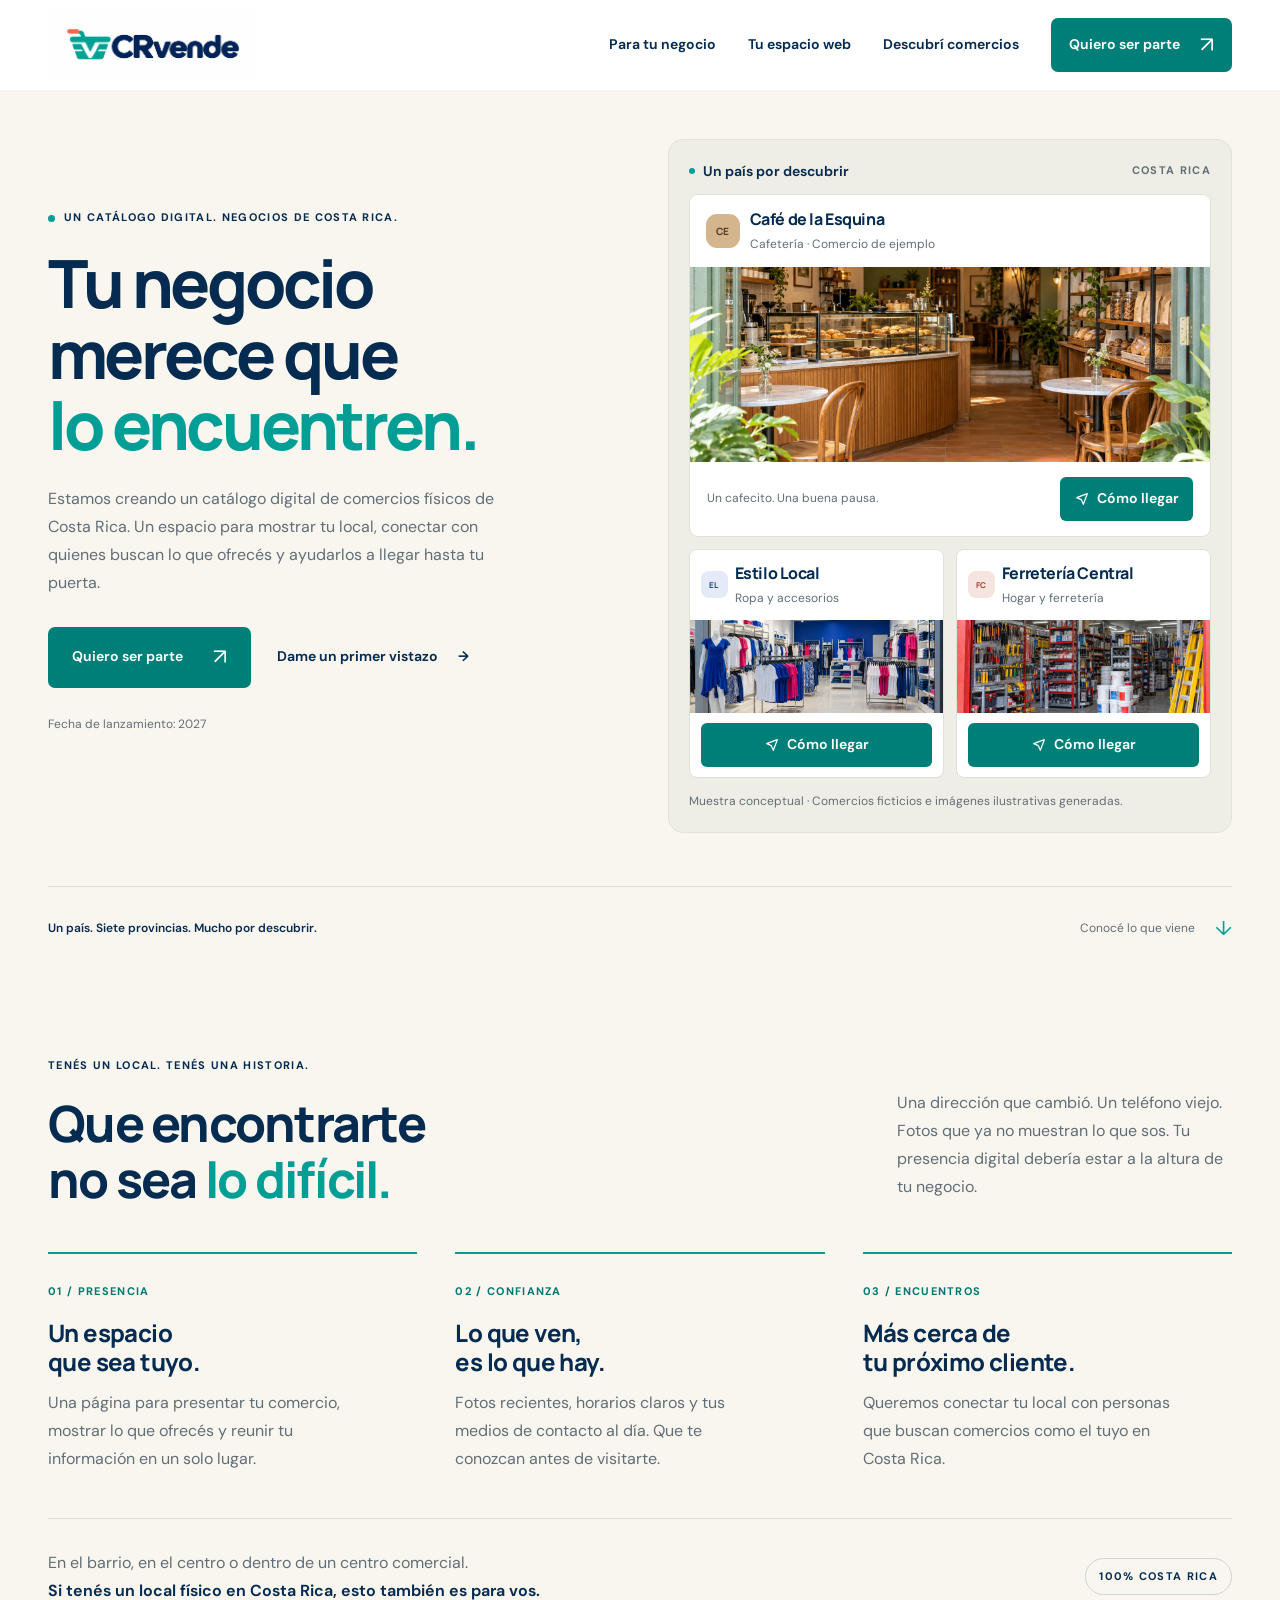
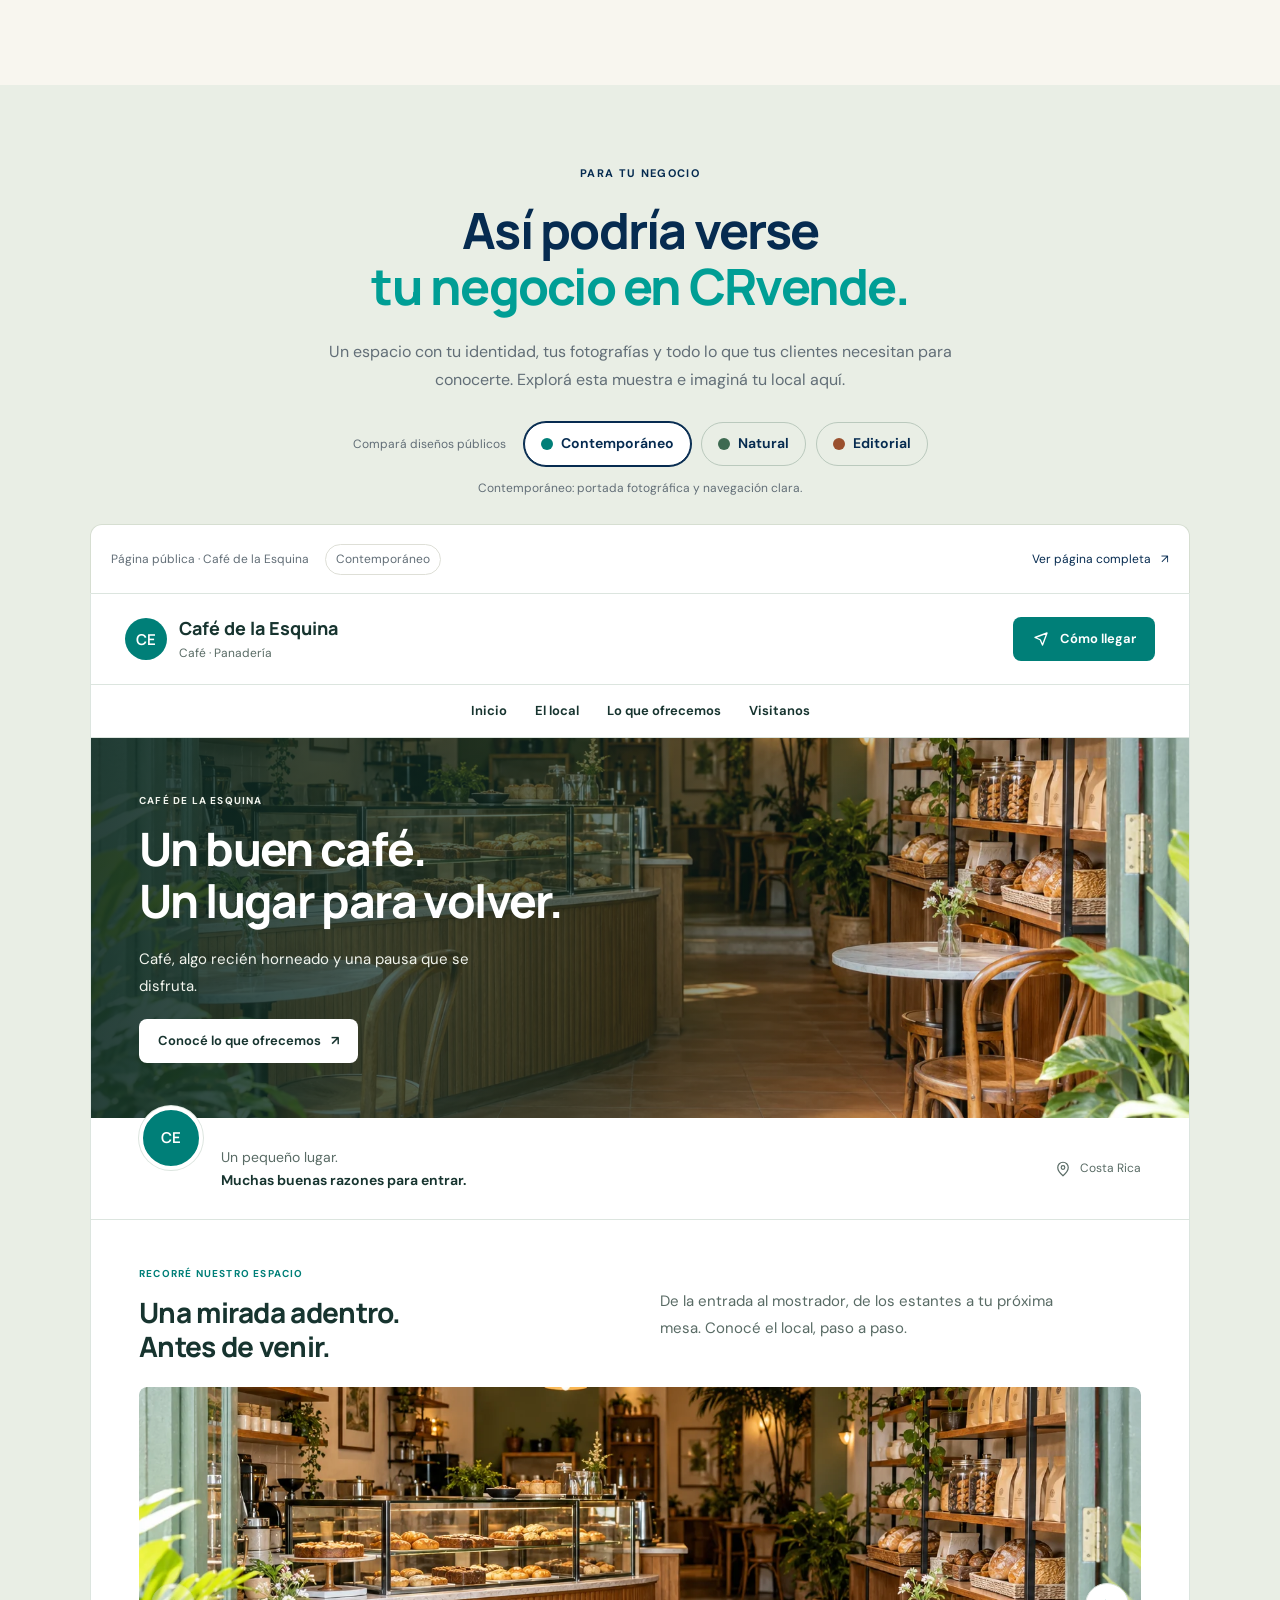
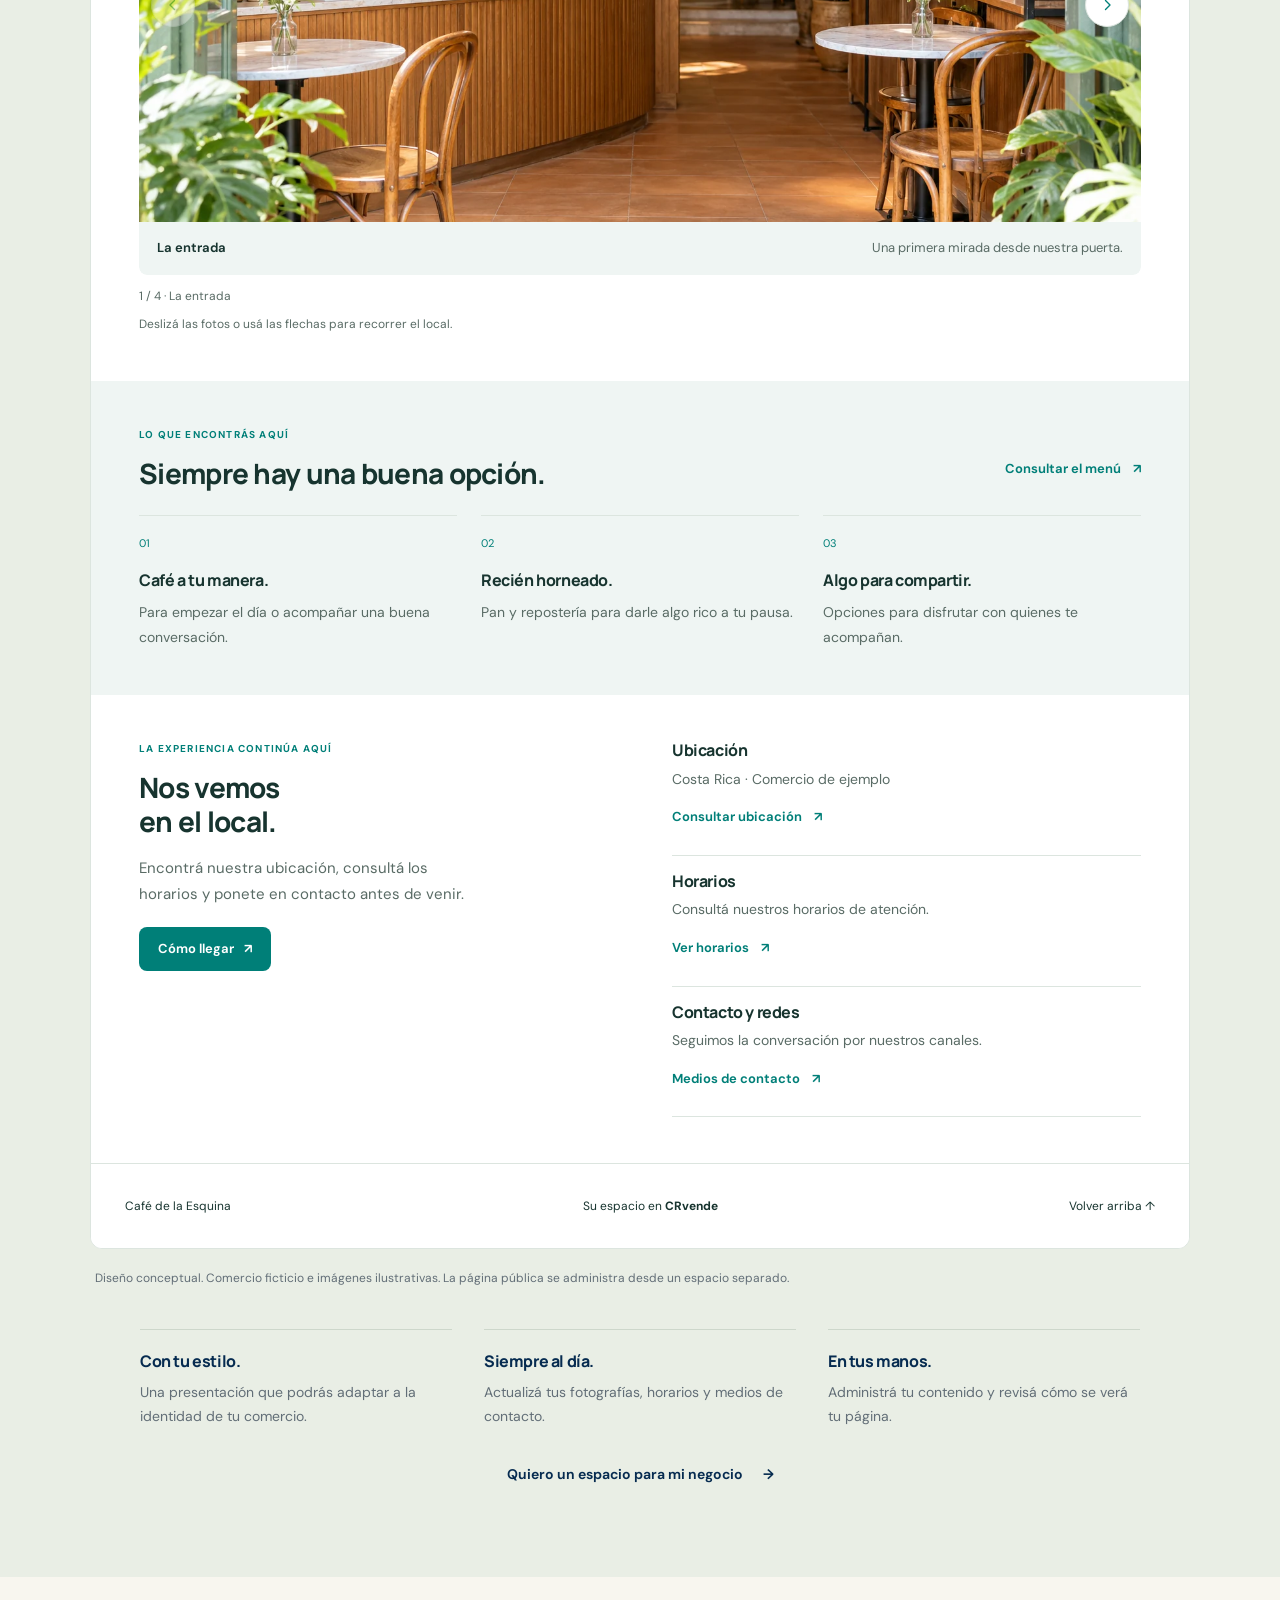
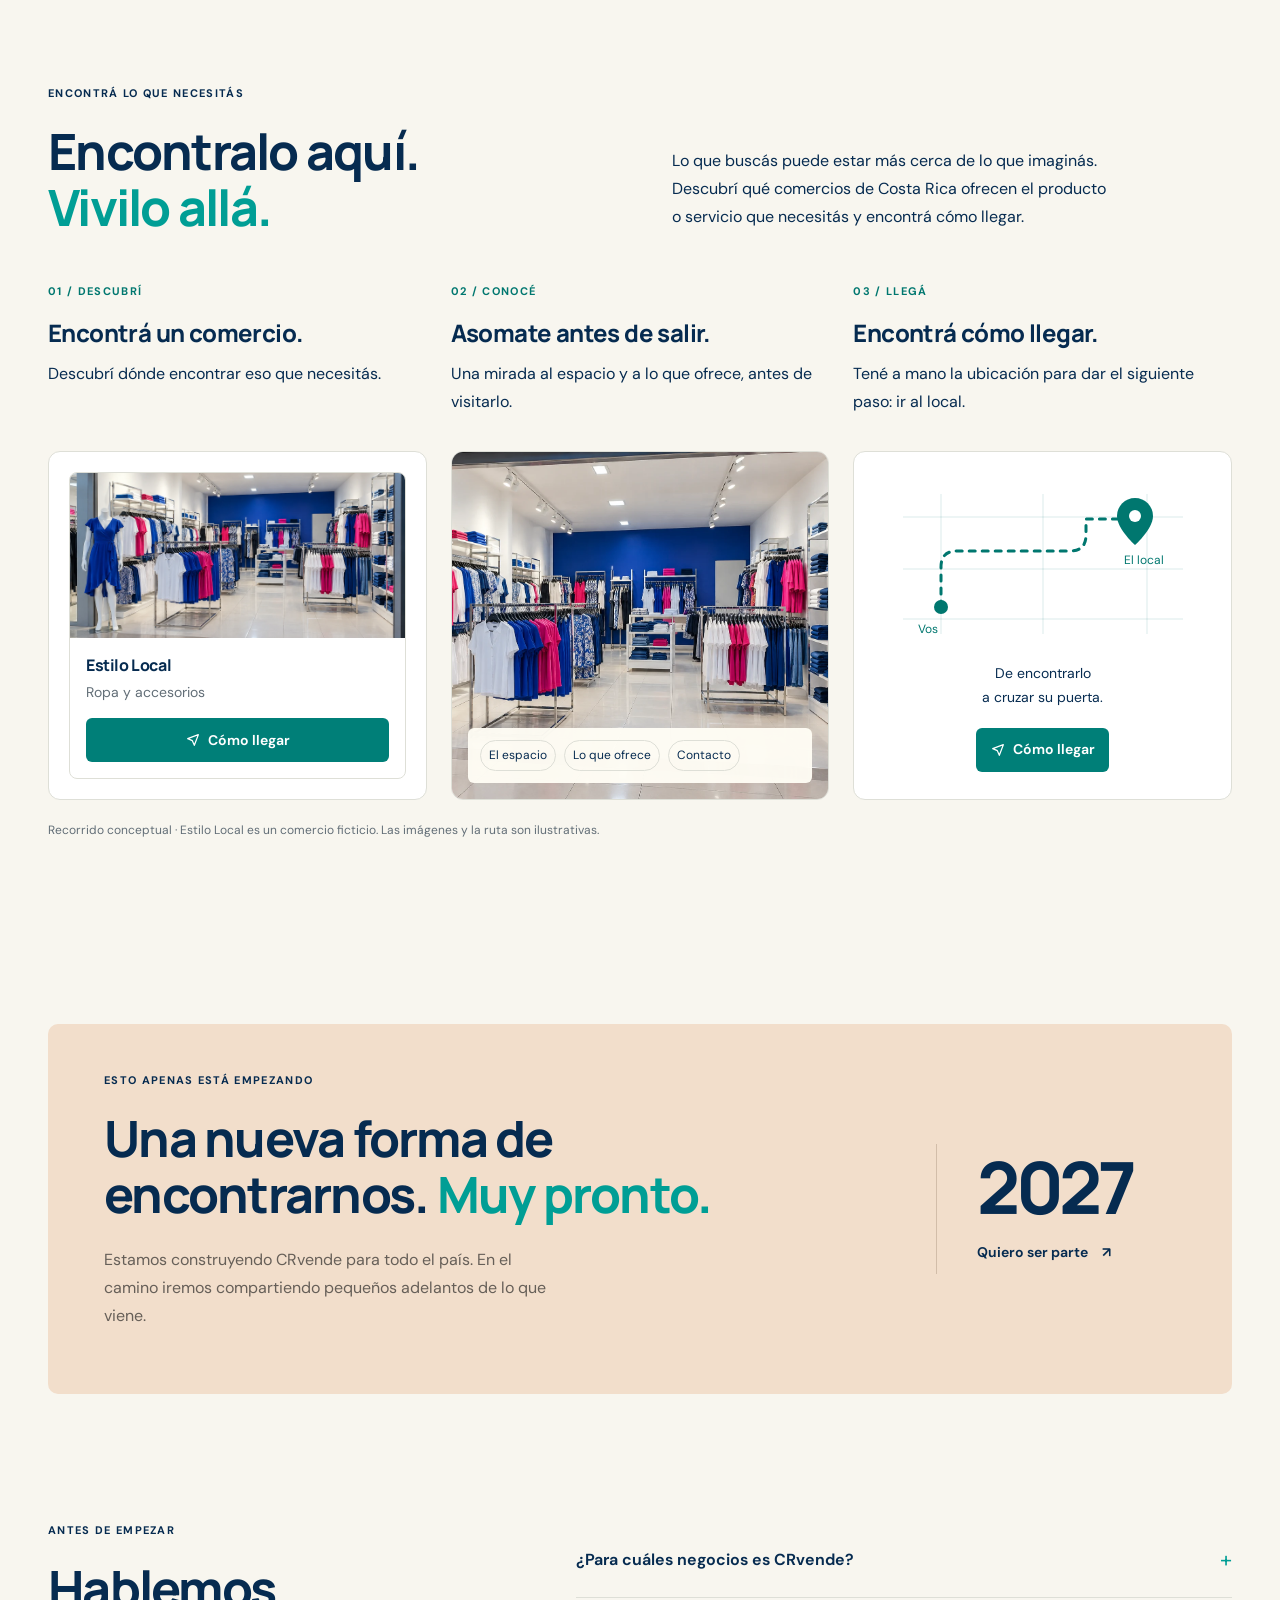
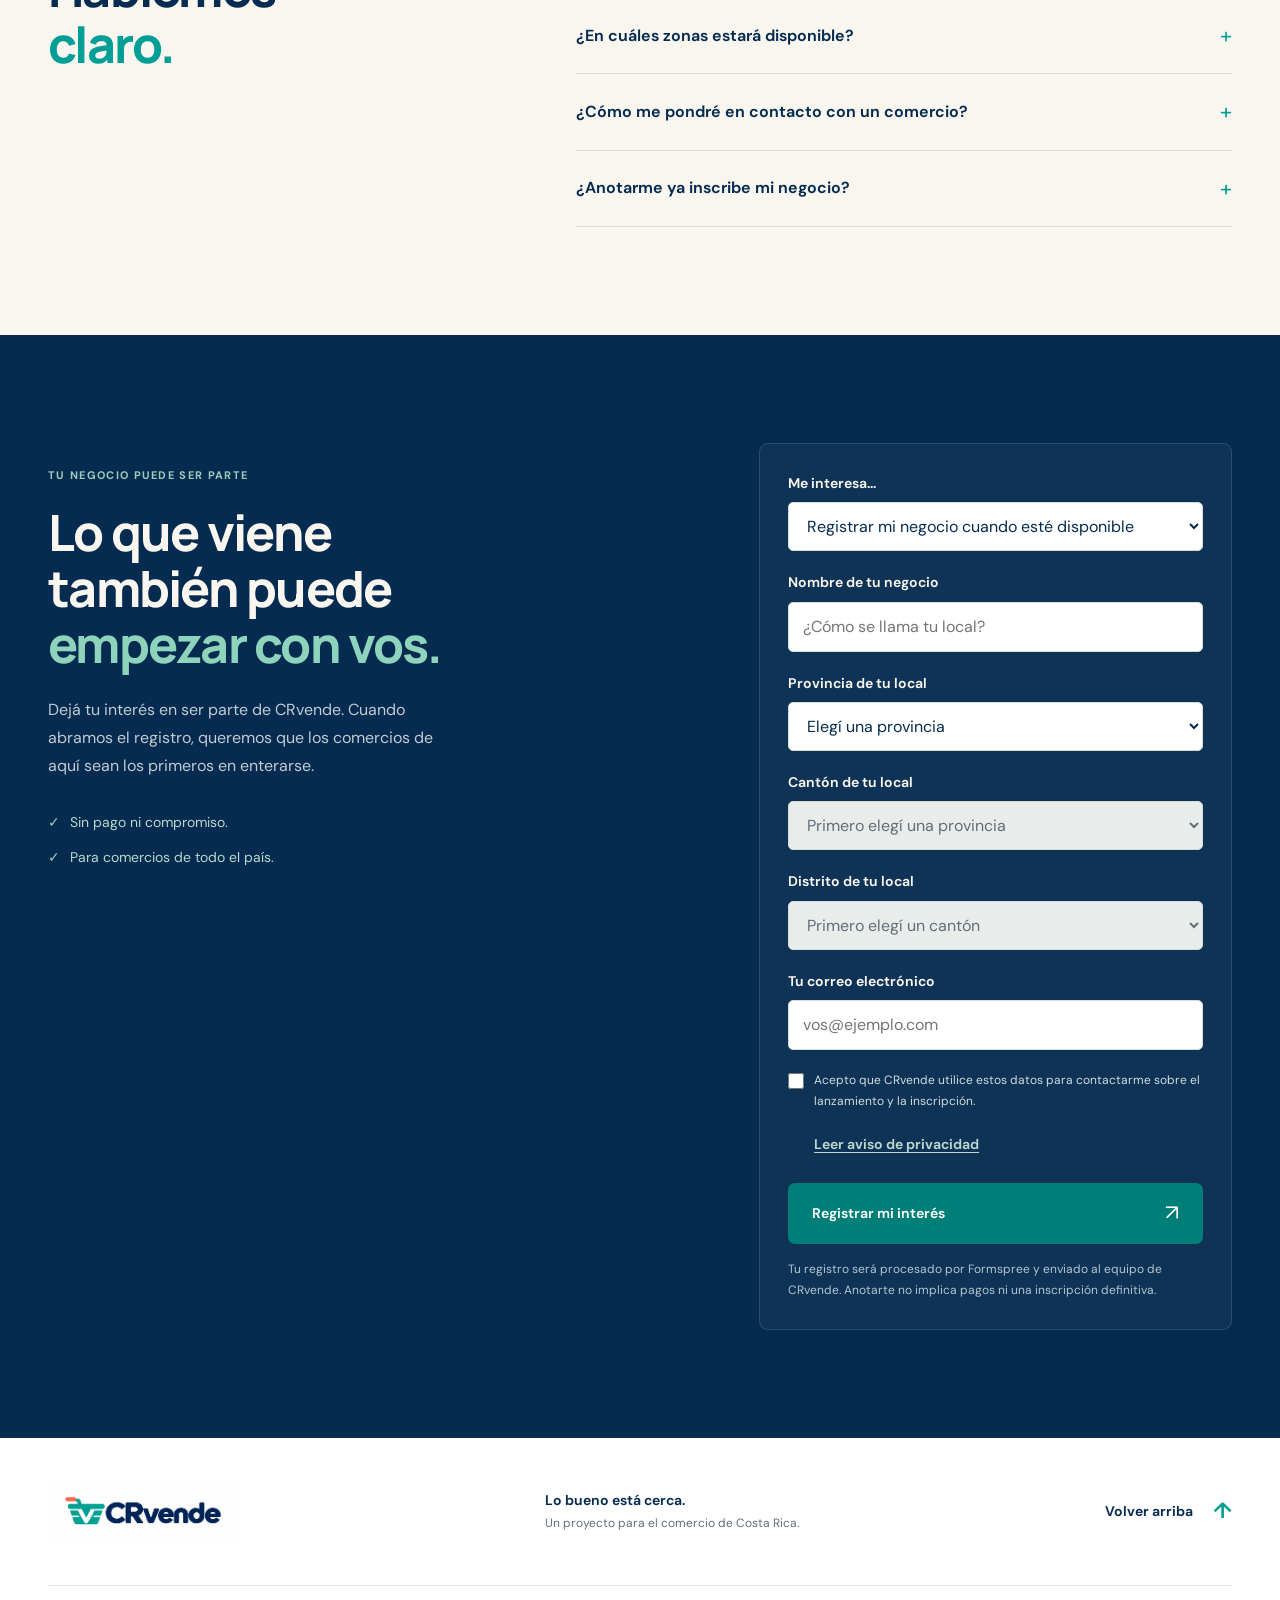
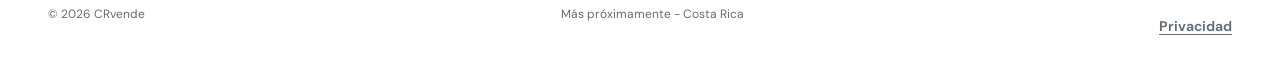
==== commit 2b094bd8: "Actualizar landing con perfil publico interactivo y mejoras de UX" ====
--- a/index.html
+++ b/index.html
@@ -4,20 +4,46 @@
   <meta charset="utf-8">
   <meta name="viewport" content="width=device-width, initial-scale=1">
   <meta name="theme-color" content="#009e95">
-  <meta name="description" content="Tu negocio merece que lo encuentren. CRvende prepara un espacio digital para los comercios físicos de toda Costa Rica. Lanzamiento previsto para 2027.">
-  <title>CRvende · Tu negocio merece que lo encuentren</title>
-  <link rel="icon" href="assets/brand/crvende-isotipo.png" type="image/png">
-  <link rel="stylesheet" href="css/styles.css?v=5">
-  <script src="js/main.js?v=5" defer></script>
+  <meta name="description" content="Conocé CRvende, el futuro catálogo de comercios físicos de Costa Rica: descubrí locales, conocé lo que ofrecen y sabé cómo llegar. Lanzamiento previsto para 2027.">
+  <title>CRvende | Cómo llegar a comercios en Costa Rica · Próximamente</title>
+  <link rel="canonical" href="https://crvende.com/">
+  <meta name="robots" content="index, follow">
+  <meta property="og:type" content="website">
+  <meta property="og:locale" content="es_CR">
+  <meta property="og:site_name" content="CRvende">
+  <meta property="og:title" content="CRvende | Comercios de Costa Rica y cómo llegar">
+  <meta property="og:description" content="Estamos preparando un espacio para descubrir comercios físicos, conocer sus locales y saber cómo llegar. Lanzamiento previsto para 2027.">
+  <meta property="og:url" content="https://crvende.com/">
+  <meta property="og:image" content="https://crvende.com/assets/brand/crvende-logo.webp">
+  <meta property="og:image:alt" content="CRvende, un proyecto para el comercio de Costa Rica">
+  <script type="application/ld+json">
+  {
+    "@context": "https://schema.org",
+    "@type": "WebSite",
+    "@id": "https://crvende.com/#website",
+    "url": "https://crvende.com/",
+    "name": "CRvende",
+    "inLanguage": "es-CR",
+    "description": "Proyecto de catálogo digital de comercios físicos de Costa Rica para conocer sus locales y saber cómo llegar. Lanzamiento previsto para 2027."
+  }
+  </script>
+  <link rel="icon" href="assets/brand/crvende-icon.png" type="image/png">
+  <link rel="stylesheet" href="css/styles.css?v=13">
+  <link rel="stylesheet" href="css/typography.css?v=6">
+  <link rel="stylesheet" href="css/public-profile.css?v=3">
+  <script src="js/locations.js?v=1" defer></script>
+  <script src="js/main.js?v=7" defer></script>
+  <script src="js/interactions.js?v=3" defer></script>
+  <script src="js/public-profile.js?v=2" defer></script>
 </head>
 <body>
   <a class="skip-link" href="#contenido">Saltar al contenido</a>
   <header class="header">
     <div class="container nav">
-      <a class="brand" href="#inicio" aria-label="CRvende, inicio"><img src="assets/brand/crvende-logo.png" alt="CRvende" width="2172" height="724"></a>
+      <a class="brand" href="#inicio" aria-label="CRvende, inicio"><img src="assets/brand/crvende-logo.webp" alt="CRvende" width="2172" height="724"></a>
       <button class="menu-toggle" aria-expanded="false" aria-controls="navigation" aria-label="Abrir menú"><span></span><span></span></button>
       <nav id="navigation" aria-label="Principal">
-        <a href="#negocios">Para tu negocio</a><a href="#tu-espacio">Un primer vistazo</a><a href="#como-funciona">La experiencia</a>
+        <a href="#negocios">Para tu negocio</a><a href="#tu-espacio">Tu espacio web</a><a href="#como-funciona">Descubrí comercios</a>
         <a href="#sumate" class="button button-small" data-interest="negocio">Quiero ser parte <span aria-hidden="true">↗</span></a>
       </nav>
     </div>
@@ -28,14 +54,14 @@
         <div class="hero-copy">
           <p class="eyebrow"><span class="status-dot"></span> UN CATÁLOGO DIGITAL. NEGOCIOS DE COSTA RICA.</p>
           <h1>Tu negocio<br>merece que<br><em>lo encuentren.</em></h1>
-          <p class="hero-description">Estamos creando un catálogo digital de comercios físicos de Costa Rica. Un espacio para mostrar tu local y conectar con quienes buscan lo que ofrecés.</p>
+          <p class="hero-description">Estamos creando un catálogo digital de comercios físicos de Costa Rica. Un espacio para mostrar tu local, conectar con quienes buscan lo que ofrecés y ayudarlos a llegar hasta tu puerta.</p>
           <div class="hero-actions"><a class="button" href="#sumate" data-interest="negocio">Quiero ser parte <span aria-hidden="true">↗</span></a><a class="text-link" href="#tu-espacio">Dame un primer vistazo <span aria-hidden="true">→</span></a></div>
           <p class="launch-note">Fecha de lanzamiento: 2027</p>
         </div>
         <div class="hero-catalog" aria-label="Muestra conceptual de un catálogo de negocios">
           <div class="catalog-heading"><span><i class="catalog-dot"></i> Un país por descubrir</span><small>COSTA RICA</small></div>
-          <article class="catalog-feature"><header class="business-card-header"><span class="business-avatar avatar-cafe" aria-hidden="true">CE</span><div><h3>Café de la Esquina</h3><p>Cafetería · Comercio de ejemplo</p></div></header><div class="catalog-image"><img src="assets/images/local-cafeteria-conceptual.png" alt="Interior ilustrativo de una cafetería, con mostrador y estantes visibles" width="1536" height="1024" fetchpriority="high"></div><div class="catalog-feature-info"><p>Un cafecito. Una buena pausa.</p><button type="button" class="directions-button" data-directions="Café de la Esquina" aria-label="Cómo llegar a Café de la Esquina, ejemplo"><svg viewBox="0 0 24 24" fill="none" aria-hidden="true"><path d="m20 4-6 16-3-7-7-3 16-6Z" stroke="currentColor" stroke-width="1.8" stroke-linejoin="round"/></svg>Cómo llegar</button></div></article>
-          <div class="catalog-mini-grid"><article class="catalog-mini"><header class="business-card-header"><span class="business-avatar avatar-tienda" aria-hidden="true">EL</span><div><h3>Estilo Local</h3><p>Ropa y accesorios</p></div></header><img src="assets/images/local-tienda-conceptual-v2.png" alt="Imagen ilustrativa de una tienda de ropa vista desde el pasillo de un centro comercial" width="1536" height="1024"><div class="mini-directions"><button type="button" class="directions-button" data-directions="Estilo Local" aria-label="Cómo llegar a Estilo Local, ejemplo"><svg viewBox="0 0 24 24" fill="none" aria-hidden="true"><path d="m20 4-6 16-3-7-7-3 16-6Z" stroke="currentColor" stroke-width="1.8" stroke-linejoin="round"/></svg>Cómo llegar</button></div></article><article class="catalog-mini"><header class="business-card-header"><span class="business-avatar avatar-ferreteria" aria-hidden="true">FC</span><div><h3>Ferretería Central</h3><p>Hogar y ferretería</p></div></header><img src="assets/images/local-ferreteria-conceptual-v2.png" alt="Imagen ilustrativa de una ferretería con sus estantes y mostrador" width="1536" height="1024"><div class="mini-directions"><button type="button" class="directions-button" data-directions="Ferretería Central" aria-label="Cómo llegar a Ferretería Central, ejemplo"><svg viewBox="0 0 24 24" fill="none" aria-hidden="true"><path d="m20 4-6 16-3-7-7-3 16-6Z" stroke="currentColor" stroke-width="1.8" stroke-linejoin="round"/></svg>Cómo llegar</button></div></article></div>
+          <article class="catalog-feature"><header class="business-card-header"><span class="business-avatar avatar-cafe" aria-hidden="true">CE</span><div><h3>Café de la Esquina</h3><p>Cafetería · Comercio de ejemplo</p></div></header><div class="catalog-image"><img src="assets/images/local-cafeteria-conceptual.webp" alt="Interior ilustrativo de una cafetería, con mostrador y estantes visibles" width="1536" height="1024" fetchpriority="high"></div><div class="catalog-feature-info"><p>Un cafecito. Una buena pausa.</p><button type="button" class="directions-button" data-directions="Café de la Esquina" aria-label="Cómo llegar a Café de la Esquina, ejemplo"><svg viewBox="0 0 24 24" fill="none" aria-hidden="true"><path d="m20 4-6 16-3-7-7-3 16-6Z" stroke="currentColor" stroke-width="1.8" stroke-linejoin="round"/></svg>Cómo llegar</button></div></article>
+          <div class="catalog-mini-grid"><article class="catalog-mini"><header class="business-card-header"><span class="business-avatar avatar-tienda" aria-hidden="true">EL</span><div><h3>Estilo Local</h3><p>Ropa y accesorios</p></div></header><img src="assets/images/local-tienda-conceptual-v2.webp" alt="Imagen ilustrativa de una tienda de ropa vista desde el pasillo de un centro comercial" width="1536" height="1024"><div class="mini-directions"><button type="button" class="directions-button" data-directions="Estilo Local" aria-label="Cómo llegar a Estilo Local, ejemplo"><svg viewBox="0 0 24 24" fill="none" aria-hidden="true"><path d="m20 4-6 16-3-7-7-3 16-6Z" stroke="currentColor" stroke-width="1.8" stroke-linejoin="round"/></svg>Cómo llegar</button></div></article><article class="catalog-mini"><header class="business-card-header"><span class="business-avatar avatar-ferreteria" aria-hidden="true">FC</span><div><h3>Ferretería Central</h3><p>Hogar y ferretería</p></div></header><img src="assets/images/local-ferreteria-conceptual-v2.webp" alt="Imagen ilustrativa de una ferretería con sus estantes y mostrador" width="1536" height="1024"><div class="mini-directions"><button type="button" class="directions-button" data-directions="Ferretería Central" aria-label="Cómo llegar a Ferretería Central, ejemplo"><svg viewBox="0 0 24 24" fill="none" aria-hidden="true"><path d="m20 4-6 16-3-7-7-3 16-6Z" stroke="currentColor" stroke-width="1.8" stroke-linejoin="round"/></svg>Cómo llegar</button></div></article></div>
           <p class="catalog-caption">Muestra conceptual · Comercios ficticios e imágenes ilustrativas generadas.</p>
         </div>
       </div>
@@ -44,32 +70,60 @@
     <section id="negocios" class="section business-first"><div class="container">
       <div class="section-heading"><div><p class="eyebrow">TENÉS UN LOCAL. TENÉS UNA HISTORIA.</p><h2>Que encontrarte<br>no sea <em>lo difícil.</em></h2></div><p>Una dirección que cambió. Un teléfono viejo. Fotos que ya no muestran lo que sos. Tu presencia digital debería estar a la altura de tu negocio.</p></div>
       <div class="business-benefits">
-        <article><span class="benefit-index">01 / PRESENCIA</span><h3>Un espacio<br>que sea tuyo.</h3><p>Una página para presentar tu comercio, mostrar lo que ofrecés y reunir tu información en un solo lugar.</p></article>
-        <article><span class="benefit-index">02 / CONFIANZA</span><h3>Lo que ven,<br>es lo que hay.</h3><p>Fotos recientes, horarios claros y tus medios de contacto al día. Que te conozcan antes de visitarte.</p></article>
-        <article><span class="benefit-index">03 / ENCUENTROS</span><h3>Más cerca de<br>tu próximo cliente.</h3><p>Queremos conectar tu local con personas que buscan comercios como el tuyo en Costa Rica.</p></article>
+        <article><span class="benefit-index">01 / PRESENCIA</span><h3>Un espacio <br>que sea tuyo.</h3><p>Una página para presentar tu comercio, mostrar lo que ofrecés y reunir tu información en un solo lugar.</p></article>
+        <article><span class="benefit-index">02 / CONFIANZA</span><h3>Lo que ven, <br>es lo que hay.</h3><p>Fotos recientes, horarios claros y tus medios de contacto al día. Que te conozcan antes de visitarte.</p></article>
+        <article><span class="benefit-index">03 / ENCUENTROS</span><h3>Más cerca de <br>tu próximo cliente.</h3><p>Queremos conectar tu local con personas que buscan comercios como el tuyo en Costa Rica.</p></article>
       </div>
       <div class="national-note"><p>En el barrio, en el centro o dentro de un centro comercial.<br><strong>Si tenés un local físico en Costa Rica, esto también es para vos.</strong></p><span class="national-tag">100% COSTA RICA</span></div>
     </div></section>
     <section id="tu-espacio" class="section profile-preview"><div class="container preview-layout">
-      <div class="preview-copy"><p class="eyebrow">UN POQUITO DE LO QUE VIENE</p><h2>Una mirada<br>desde <em>tu puerta.</em></h2><p>Que alguien pueda asomarse a tu local, reconocer lo que ofrecés y decidir visitarte. Estamos preparando tu espacio digital para hacer ese primer encuentro más sencillo.</p><ul class="merchant-benefits"><li>Fotos de tu espacio, tus estantes y lo que ofrecés.</li><li>Horarios actualizados y la información que tus clientes necesitan.</li><li>Tu contacto y cómo llegar, en un mismo lugar.</li></ul><p class="preview-footnote">Un primer vistazo. Compartiremos más novedades conforme nos acerquemos al lanzamiento.</p><a class="text-link" href="#sumate" data-interest="negocio">Quiero seguir las novedades <span aria-hidden="true">→</span></a></div>
-      <div class="profile-stage"><div class="profile-browser"><span></span><span></span><span></span><p>Tu espacio en CRvende</p></div><div class="profile-demo">
-        <div class="profile-cover"><img src="assets/images/local-cafeteria-conceptual.png" alt="Imagen ilustrativa generada de una cafetería ficticia, vista desde su puerta, con mostrador y estantes" width="1536" height="1024" loading="lazy"><span>Un vistazo a tu próximo lugar favorito.</span></div>
-        <div class="profile-identity"><div class="profile-avatar avatar-cafe" aria-hidden="true">CE</div><div><span class="demo-tag">COMERCIO DE EJEMPLO</span><h3>Café de la Esquina</h3><p>Café, historias y algo recién horneado.</p></div></div>
-        <div class="profile-primary-action"><button type="button" class="directions-button" data-directions="Café de la Esquina" aria-label="Cómo llegar a Café de la Esquina desde el perfil, ejemplo"><svg viewBox="0 0 24 24" fill="none" aria-hidden="true"><path d="m20 4-6 16-3-7-7-3 16-6Z" stroke="currentColor" stroke-width="1.8" stroke-linejoin="round"/></svg>Cómo llegar</button><span>Conocé el lugar. Encontrá su puerta.</span></div>
-        <div class="profile-tabs" role="tablist" aria-label="Vista conceptual del perfil"><button type="button" id="tab-info" role="tab" aria-selected="true" aria-controls="panel-info" tabindex="0">El local</button><button type="button" id="tab-fotos" role="tab" aria-selected="false" aria-controls="panel-fotos" tabindex="-1">Fotos</button><button type="button" id="tab-visita" role="tab" aria-selected="false" aria-controls="panel-visita" tabindex="-1">Ubicación y contacto</button></div>
-        <div id="panel-info" class="profile-panel" role="tabpanel" aria-labelledby="tab-info"><p class="demo-panel-title">Un lugar para hacer una pausa.</p><p>Buen café, algo recién horneado y un espacio para quedarse un ratito.</p><div class="profile-info-chips"><span>Cafetería</span><span>Panadería</span><span>Comercio local</span></div><article class="sample-post"><img src="assets/images/local-cafeteria-conceptual.png" alt="Mostrador de la cafetería ficticia, imagen ilustrativa" width="1536" height="1024" loading="lazy"><div><span>PUBLICACIÓN DE EJEMPLO</span><h4>Siempre hay algo nuevo.</h4><p>Un vistazo a lo que hoy te espera en nuestro local.</p></div></article></div>
-        <div id="panel-fotos" class="profile-panel" role="tabpanel" aria-labelledby="tab-fotos" hidden><div class="demo-photo-grid"><figure><img src="assets/images/local-cafeteria-conceptual.png" alt="Vista ilustrativa del interior del local" loading="lazy" width="1536" height="1024"><figcaption>El espacio</figcaption></figure><figure><img class="shelves-crop" src="assets/images/local-cafeteria-conceptual.png" alt="Detalle de los estantes en la misma imagen ilustrativa" loading="lazy" width="1536" height="1024"><figcaption>Los estantes</figcaption></figure></div><p>Un vistazo al espacio, sus estantes y lo que te espera al entrar.</p></div>
-        <div id="panel-visita" class="profile-panel" role="tabpanel" aria-labelledby="tab-visita" hidden><ul class="demo-visit"><li><span aria-hidden="true">◷</span><div><strong>Tus horarios y tu menú</strong><small>Cuándo visitarte y qué ofrecés, si aplica.</small></div></li><li><span aria-hidden="true">⌖</span><div><strong>Tu ubicación y cómo llegar</strong><small>Desde donde están hasta la puerta de tu local.</small></div></li><li><span aria-hidden="true">↗</span><div><strong>Tu contacto y redes</strong><small>Para seguir la conversación.</small></div></li></ul></div>
-      </div><p class="profile-disclaimer">Vista conceptual. Comercio ficticio e imagen generada como ilustración. El diseño final puede cambiar.</p></div>
+      <div class="preview-copy"><p class="eyebrow">PARA TU NEGOCIO</p><h2>Así podría verse<br><em>tu negocio en CRvende.</em></h2><p>Un espacio con tu identidad, tus fotografías y todo lo que tus clientes necesitan para conocerte. Explorá esta muestra e imaginá tu local aquí.</p></div>
+      <div class="preview-styles" role="group" aria-label="Estilo de la página de ejemplo"><span class="preview-style-label">Compará diseños públicos</span><button type="button" class="preview-style-button" data-preview-theme="clasico" aria-pressed="true" aria-controls="site-preview"><span class="style-swatch swatch-classic" aria-hidden="true"></span>Contemporáneo</button><button type="button" class="preview-style-button" data-preview-theme="natural" aria-pressed="false" aria-controls="site-preview"><span class="style-swatch swatch-natural" aria-hidden="true"></span>Natural</button><button type="button" class="preview-style-button" data-preview-theme="calido" aria-pressed="false" aria-controls="site-preview"><span class="style-swatch swatch-warm" aria-hidden="true"></span>Editorial</button></div><p class="preview-style-status" id="preview-style-status" role="status">Contemporáneo: portada fotográfica y navegación clara.</p>
+      <div class="profile-stage" id="site-preview" data-theme="clasico"><div class="public-preview-toolbar"><span>Página pública · Café de la Esquina</span><span class="preview-hint" id="preview-style-name">Contemporáneo</span><a class="public-full-preview" href="diseno/perfil-publico.html?estilo=clasico" target="_blank" rel="noopener" data-full-preview>Ver página completa <span aria-hidden="true">↗</span></a></div>
+<!-- PUBLIC_PROFILE_START -->
+<article class="public-business-site" aria-label="Página pública de ejemplo: Café de la Esquina">
+  <header class="public-site-header">
+    <a class="public-brand" href="#public-inicio"><span class="public-monogram" aria-hidden="true">CE</span><span>Café de la Esquina<small>Café · Panadería</small></span></a>
+    <button class="public-button" type="button" data-public-action="directions"><svg viewBox="0 0 24 24" fill="none" aria-hidden="true"><path d="m20 4-6 16-3-7-7-3 16-6Z" stroke="currentColor" stroke-width="1.8" stroke-linejoin="round"/></svg>Cómo llegar</button>
+  </header>
+  <nav class="public-site-nav" aria-label="Navegación de Café de la Esquina"><a href="#public-inicio">Inicio</a><a href="#public-local">El local</a><a href="#public-oferta">Lo que ofrecemos</a><a href="#public-visita">Visitanos</a></nav>
+  <section class="public-hero" id="public-inicio" aria-labelledby="public-hero-title">
+    <img class="public-hero-photo" src="assets/images/local-cafeteria-conceptual.webp" alt="Cafetería ficticia con mostrador, panadería y mesas junto a su entrada" width="1536" height="1024" loading="lazy">
+    <div class="public-hero-copy"><p class="public-eyebrow">CAFÉ DE LA ESQUINA</p><h3 id="public-hero-title">Un buen café.<br>Un lugar para volver.</h3><p>Café, algo recién horneado y una pausa que se disfruta.</p><a class="public-button public-button-light" href="#public-oferta">Conocé lo que ofrecemos <span aria-hidden="true">↗</span></a></div>
+  </section>
+  <div class="public-intro-strip"><span class="public-avatar" aria-hidden="true">CE</span><p>Un pequeño lugar.<br><strong>Muchas buenas razones para entrar.</strong></p><span class="public-location-label"><svg viewBox="0 0 24 24" fill="none" aria-hidden="true"><path d="M19 10c0 5-7 11-7 11S5 15 5 10a7 7 0 1 1 14 0Z" stroke="currentColor" stroke-width="1.6"/><circle cx="12" cy="10" r="2.4" stroke="currentColor" stroke-width="1.6"/></svg>Costa Rica</span></div>
+  <section class="public-about public-content-section public-tour-section" id="public-local" aria-labelledby="public-local-title"><div class="public-tour-intro"><div><p class="public-eyebrow">RECORRÉ NUESTRO ESPACIO</p><h3 id="public-local-title">Una mirada adentro.<br>Antes de venir.</h3></div><p>De la entrada al mostrador, de los estantes a tu próxima mesa. Conocé el local, paso a paso.</p></div><div class="public-tour" data-public-tour role="region" aria-roledescription="carrusel" aria-label="Recorrido fotográfico por Café de la Esquina"><div class="public-tour-track" id="public-tour-track" tabindex="0" aria-label="Fotografías del local" aria-describedby="public-tour-hint"><figure class="public-tour-slide" role="group" aria-roledescription="diapositiva" aria-label="1 de 4: La entrada" data-tour-title="La entrada"><img src="assets/images/local-cafeteria-conceptual.webp" alt="Vista del café desde la entrada, con mostrador y mesas; imagen ilustrativa generada" width="1536" height="1024" loading="lazy" decoding="async"><figcaption><strong>La entrada</strong><span>Una primera mirada desde nuestra puerta.</span></figcaption></figure><figure class="public-tour-slide" role="group" aria-roledescription="diapositiva" aria-label="2 de 4: El mostrador" data-tour-title="El mostrador"><img src="assets/images/recorrido-cafe-mostrador.webp" alt="Vista del mostrador y la vitrina de panadería del mismo café; imagen ilustrativa generada" width="1536" height="1024" loading="lazy" decoding="async"><figcaption><strong>El mostrador</strong><span>El café y lo recién horneado, de cerca.</span></figcaption></figure><figure class="public-tour-slide" role="group" aria-roledescription="diapositiva" aria-label="3 de 4: Los estantes" data-tour-title="Los estantes"><img src="assets/images/recorrido-cafe-estantes.webp" alt="Vista de los estantes de pan, café y productos del mismo local; imagen ilustrativa generada" width="1536" height="1024" loading="lazy" decoding="async"><figcaption><strong>Los estantes</strong><span>Una mirada a lo que encontrás en el local.</span></figcaption></figure><figure class="public-tour-slide" role="group" aria-roledescription="diapositiva" aria-label="4 de 4: Las mesas" data-tour-title="Las mesas"><img src="assets/images/recorrido-cafe-mesas.webp" alt="Vista de la zona de mesas mirando hacia la entrada del mismo café; imagen ilustrativa generada" width="1536" height="1024" loading="lazy" decoding="async"><figcaption><strong>Las mesas</strong><span>El espacio para sentarte y hacer una pausa.</span></figcaption></figure></div><div class="public-tour-controls"><p class="public-tour-status" id="public-tour-status" role="status" aria-live="polite" aria-atomic="true">1 / 4 · La entrada</p><div><button type="button" class="public-tour-button" data-tour-previous aria-label="Foto anterior del recorrido" aria-controls="public-tour-track" disabled><svg viewBox="0 0 24 24" fill="none" aria-hidden="true"><path d="m14 6-6 6 6 6" stroke="currentColor" stroke-width="1.8" stroke-linecap="round" stroke-linejoin="round"/></svg></button><button type="button" class="public-tour-button" data-tour-next aria-label="Siguiente foto del recorrido" aria-controls="public-tour-track"><svg viewBox="0 0 24 24" fill="none" aria-hidden="true"><path d="m10 6 6 6-6 6" stroke="currentColor" stroke-width="1.8" stroke-linecap="round" stroke-linejoin="round"/></svg></button></div></div><p class="public-tour-hint" id="public-tour-hint">Deslizá las fotos o usá las flechas para recorrer el local.</p></div></section>
+  <section class="public-offerings public-content-section" id="public-oferta" aria-labelledby="public-offerings-title"><div class="public-section-heading"><div><p class="public-eyebrow">LO QUE ENCONTRÁS AQUÍ</p><h3 id="public-offerings-title">Siempre hay una buena opción.</h3></div><button class="public-text-link" type="button" data-public-action="menu">Consultar el menú <span aria-hidden="true">↗</span></button></div><div class="public-offering-grid"><article><span class="public-offering-number" aria-hidden="true">01</span><h4>Café a tu manera.</h4><p>Para empezar el día o acompañar una buena conversación.</p></article><article><span class="public-offering-number" aria-hidden="true">02</span><h4>Recién horneado.</h4><p>Pan y repostería para darle algo rico a tu pausa.</p></article><article><span class="public-offering-number" aria-hidden="true">03</span><h4>Algo para compartir.</h4><p>Opciones para disfrutar con quienes te acompañan.</p></article></div></section>
+  <section class="public-visit public-content-section" id="public-visita" aria-labelledby="public-visit-title"><div class="public-visit-intro"><p class="public-eyebrow">LA EXPERIENCIA CONTINÚA AQUÍ</p><h3 id="public-visit-title">Nos vemos<br>en el local.</h3><p>Encontrá nuestra ubicación, consultá los horarios y ponete en contacto antes de venir.</p><button class="public-button" type="button" data-public-action="directions">Cómo llegar <span aria-hidden="true">↗</span></button></div><div class="public-visit-details"><div><h4>Ubicación</h4><p>Costa Rica · Comercio de ejemplo</p><button class="public-text-link" type="button" data-public-action="directions">Consultar ubicación <span aria-hidden="true">↗</span></button></div><div><h4>Horarios</h4><p>Consultá nuestros horarios de atención.</p><button class="public-text-link" type="button" data-public-action="hours">Ver horarios <span aria-hidden="true">↗</span></button></div><div><h4>Contacto y redes</h4><p>Seguimos la conversación por nuestros canales.</p><button class="public-text-link" type="button" data-public-action="contact">Medios de contacto <span aria-hidden="true">↗</span></button></div></div></section>
+  <footer class="public-site-footer"><span>Café de la Esquina</span><span>Su espacio en <strong>CRvende</strong></span><a href="#public-inicio">Volver arriba ↑</a></footer>
+</article>
+<dialog class="public-demo-dialog" id="public-profile-dialog" aria-labelledby="public-dialog-title" aria-describedby="public-dialog-description"><div><button type="button" class="public-dialog-close" aria-label="Cerrar información de la muestra">×</button><p class="public-eyebrow">PÁGINA DE EJEMPLO</p><h3 id="public-dialog-title"></h3><p id="public-dialog-description"></p><button class="public-button" type="button" data-public-close>Volver a la página</button></div></dialog>
+
+<!-- PUBLIC_PROFILE_END -->
+<p class="profile-disclaimer">Diseño conceptual. Comercio ficticio e imágenes ilustrativas. La página pública se administra desde un espacio separado.</p></div>
+      <ul class="merchant-features"><li><h3>Con tu estilo.</h3><p>Una presentación que podrás adaptar a la identidad de tu comercio.</p></li><li><h3>Siempre al día.</h3><p>Actualizá tus fotografías, horarios y medios de contacto.</p></li><li><h3>En tus manos.</h3><p>Administrá tu contenido y revisá cómo se verá tu página.</p></li></ul><div class="preview-cta"><a class="text-link" href="#sumate" data-interest="negocio">Quiero un espacio para mi negocio <span aria-hidden="true">→</span></a></div>
     </div></section>
-    <section id="como-funciona" class="section how"><div class="container how-layout"><div class="how-intro"><p class="eyebrow">DE LA PANTALLA A TU BARRIO</p><h2>Encontralo aquí.<br><em>Vivilo allá.</em></h2><p>Una forma sencilla de encontrar la tienda que andabas buscando, conocerla un poquito y saber cómo llegar.</p></div><ol class="steps"><li><span>01</span><div><h3>Encontrá el lugar que buscabas</h3><p>Queremos que descubrir comercios físicos de Costa Rica sea sencillo, desde un mismo espacio.</p></div></li><li><span>02</span><div><h3>Asomate antes de salir</h3><p>Conocé el espacio y sus estantes a través de fotos actuales. Revisá horarios, contacto y menú cuando corresponda.</p></div></li><li><span>03</span><div><h3>Sabé cómo llegar</h3><p>Desde el local de tu barrio hasta esa tienda dentro de un centro comercial. La experiencia continúa al cruzar su puerta.</p></div></li></ol></div></section>
+    <section id="como-funciona" class="section how visitor-experience" aria-labelledby="visitor-title"><div class="container">
+      <div class="journey-intro"><div><p class="eyebrow">ENCONTRÁ LO QUE NECESITÁS</p><h2 id="visitor-title">Encontralo aquí.<br><em>Vivilo allá.</em></h2></div><p>Lo que buscás puede estar más cerca de lo que imaginás. Descubrí qué comercios de Costa Rica ofrecen el producto o servicio que necesitás y encontrá cómo llegar.</p></div>
+      <ol class="visitor-steps">
+        <li><div class="journey-step-heading"><span class="benefit-index">01 / DESCUBRÍ</span><h3>Encontrá un comercio.</h3><p class="step-description">Descubrí dónde encontrar eso que necesitás.</p></div>
+          <div class="journey-visual journey-business"><article class="journey-business-card"><img src="assets/images/local-tienda-conceptual-v2.webp" width="1536" height="1024" alt="Tienda de ropa ficticia vista desde su entrada" loading="lazy"><div class="journey-business-info"><h4>Estilo Local</h4><p>Ropa y accesorios</p><button type="button" class="directions-button" data-directions="Estilo Local" aria-label="Cómo llegar a Estilo Local desde la experiencia, ejemplo"><svg viewBox="0 0 24 24" fill="none" aria-hidden="true"><path d="m20 4-6 16-3-7-7-3 16-6Z" stroke="currentColor" stroke-width="1.8" stroke-linejoin="round"/></svg>Cómo llegar</button></div></article></div>
+        </li>
+        <li><div class="journey-step-heading"><span class="benefit-index">02 / CONOCÉ</span><h3>Asomate antes de salir.</h3><p class="step-description">Una mirada al espacio y a lo que ofrece, antes de visitarlo.</p></div>
+          <div class="journey-visual journey-look"><img src="assets/images/local-tienda-conceptual-v2.webp" width="1536" height="1024" alt="Detalle ilustrativo de la mercadería y el interior de la tienda ficticia Estilo Local" loading="lazy"><div class="journey-look-caption"><span>El espacio</span><span>Lo que ofrece</span><span>Contacto</span></div></div>
+        </li>
+        <li><div class="journey-step-heading"><span class="benefit-index">03 / LLEGÁ</span><h3>Encontrá cómo llegar.</h3><p class="step-description">Tené a mano la ubicación para dar el siguiente paso: ir al local.</p></div>
+          <div class="journey-visual journey-directions"><div class="journey-route" role="img" aria-label="Esquema ilustrativo de un recorrido desde vos hasta el local; no representa una ruta real"><svg viewBox="0 0 320 170" fill="none" aria-hidden="true"><path d="M20 38h280M20 90h280M20 140h280M58 15v140M160 15v140M264 15v140" stroke="currentColor" stroke-width="1" opacity=".14"/><path d="M58 128V88q0-16 16-16h113q16 0 16-16V40h48" stroke="currentColor" stroke-width="3" stroke-linecap="round" stroke-linejoin="round" stroke-dasharray="6 7"/><circle cx="58" cy="128" r="7" fill="currentColor"/><path d="M252 19c-10 0-18 8-18 18 0 13 18 29 18 29s18-16 18-29c0-10-8-18-18-18Z" fill="currentColor"/><circle cx="252" cy="37" r="6" fill="white"/></svg><span class="route-origin">Vos</span><span class="route-destination">El local</span></div><p>De encontrarlo<br>a cruzar su puerta.</p><button type="button" class="directions-button" data-directions="Estilo Local" aria-label="Ver ejemplo de cómo llegar a Estilo Local"><svg viewBox="0 0 24 24" fill="none" aria-hidden="true"><path d="m20 4-6 16-3-7-7-3 16-6Z" stroke="currentColor" stroke-width="1.8" stroke-linejoin="round"/></svg>Cómo llegar</button></div>
+        </li>
+      </ol><p class="journey-disclaimer">Recorrido conceptual · Estilo Local es un comercio ficticio. Las imágenes y la ruta son ilustrativas.</p>
+    </div></section>
     <section class="section launch-section"><div class="container launch-panel"><div><p class="eyebrow">ESTO APENAS ESTÁ EMPEZANDO</p><h2>Una nueva forma de<br>encontrarnos. <em>Muy pronto.</em></h2><p>Estamos construyendo CRvende para todo el país. En el camino iremos compartiendo pequeños adelantos de lo que viene.</p></div><div class="launch-date"><strong>2027</strong><a class="text-link" href="#sumate">Quiero ser parte <span aria-hidden="true">↗</span></a></div></div></section>
     <section class="section faq-section"><div class="container faq-layout"><div><p class="eyebrow">ANTES DE EMPEZAR</p><h2>Hablemos<br><em>claro.</em></h2></div><div class="faq"><details><summary>¿Para cuáles negocios es CRvende?<span aria-hidden="true">+</span></summary><p>Para comercios físicos de Costa Rica que quieren que su presencia en internet esté a la altura de lo que ofrecen. CRvende le dará a cada negocio un espacio web con identidad propia, donde sus clientes podrán conocer el local, descubrir su oferta y encontrar la información que necesitan para visitarlo.</p></details><details><summary>¿En cuáles zonas estará disponible?<span aria-hidden="true">+</span></summary><p>La propuesta es nacional: San José, Alajuela, Cartago, Heredia, Guanacaste, Puntarenas y Limón.</p></details><details><summary>¿Cómo me pondré en contacto con un comercio?<span aria-hidden="true">+</span></summary><p>Podrás encontrar sus medios de contacto y redes en su espacio de CRvende, para conversar directamente con el negocio.</p></details><details><summary>¿Anotarme ya inscribe mi negocio?<span aria-hidden="true">+</span></summary><p>No. El registro de interés es un paso previo, sin pago ni compromiso de contratar. Los planes de suscripción, precios y condiciones se comunicarán antes de abrir las inscripciones.</p></details></div></div></section>
-    <section id="sumate" class="section signup"><div class="container signup-layout"><div><p class="eyebrow">TU NEGOCIO PUEDE SER PARTE</p><h2>Lo que viene<br>también puede<br><em>empezar con vos.</em></h2><p>Dejá tu interés en ser parte de CRvende. Cuando abramos el registro, queremos que los comercios de aquí sean los primeros en enterarse.</p><div class="signup-points"><span>Sin pago ni compromiso.</span><span>Para comercios de todo el país.</span></div></div><div class="signup-box"><form id="interest-form" action="https://formspree.io/f/xnppdlko" method="post"><input type="hidden" name="_subject" value="Nuevo interesado en CRvende"><input type="hidden" name="origen" value="Landing CRvende"><div class="sr-only" aria-hidden="true"><label for="website-field">Dejá este campo vacío</label><input id="website-field" type="text" name="_gotcha" tabindex="-1" autocomplete="off"></div><label for="interest">Me interesa…</label><select id="interest" name="interest"><option value="negocio">Registrar mi negocio cuando esté disponible</option><option value="descubrir">Descubrir comercios y seguir las novedades</option></select><div id="business-fields"><label for="business">Nombre de tu negocio</label><input id="business" name="business" autocomplete="organization" placeholder="¿Cómo se llama tu local?" required maxlength="120"><label for="province">Provincia de tu local</label><select id="province" name="province" required><option value="">Elegí una provincia</option><option>San José</option><option>Alajuela</option><option>Cartago</option><option>Heredia</option><option>Guanacaste</option><option>Puntarenas</option><option>Limón</option></select><label for="district">Distrito de tu local</label><input id="district" name="district" placeholder="Escribí el distrito donde está tu local" required maxlength="100"></div><label for="email">Tu correo electrónico</label><input id="email" name="email" type="email" autocomplete="email" placeholder="vos@ejemplo.com" required maxlength="254" aria-describedby="form-note"><label class="consent-label" for="consent"><input id="consent" type="checkbox" name="consentimiento" value="Acepto recibir novedades de CRvende sobre su lanzamiento e inscripción" required><span>Acepto que CRvende utilice estos datos para contactarme sobre el lanzamiento y la inscripción.</span></label><button class="privacy-trigger form-privacy" type="button">Leer aviso de privacidad</button><button class="button" type="submit">Registrar mi interés <span aria-hidden="true">↗</span></button><p id="form-note" class="form-note">Tu registro será procesado por Formspree y enviado al equipo de CRvende. Anotarte no implica pagos ni una inscripción definitiva.</p><p id="form-status" class="form-status" role="status"></p></form></div></div></section>
+    <section id="sumate" class="section signup"><div class="container signup-layout"><div><p class="eyebrow">TU NEGOCIO PUEDE SER PARTE</p><h2>Lo que viene<br>también puede<br><em>empezar con vos.</em></h2><p>Dejá tu interés en ser parte de CRvende. Cuando abramos el registro, queremos que los comercios de aquí sean los primeros en enterarse.</p><div class="signup-points"><span>Sin pago ni compromiso.</span><span>Para comercios de todo el país.</span></div></div><div class="signup-box"><form id="interest-form" action="https://formspree.io/f/xnppdlko" method="post"><input type="hidden" name="_subject" value="Nuevo interesado en CRvende"><input type="hidden" name="origen" value="Landing CRvende"><div class="sr-only" aria-hidden="true"><label for="website-field">Dejá este campo vacío</label><input id="website-field" type="text" name="_gotcha" tabindex="-1" autocomplete="off"></div><label for="interest">Me interesa…</label><select id="interest" name="interest"><option value="negocio">Registrar mi negocio cuando esté disponible</option><option value="descubrir">Descubrir comercios y seguir las novedades</option></select><div id="business-fields"><label for="business">Nombre de tu negocio</label><input id="business" name="business" autocomplete="organization" placeholder="¿Cómo se llama tu local?" required maxlength="120"><label for="province">Provincia de tu local</label><select id="province" name="province" required><option value="">Elegí una provincia</option><option>San José</option><option>Alajuela</option><option>Cartago</option><option>Heredia</option><option>Guanacaste</option><option>Puntarenas</option><option>Limón</option></select><label for="canton">Cantón de tu local</label><select id="canton" name="canton" required disabled><option value="">Primero elegí una provincia</option></select><label for="district">Distrito de tu local</label><select id="district" name="district" required disabled><option value="">Primero elegí un cantón</option></select></div><label for="email">Tu correo electrónico</label><input id="email" name="email" type="email" autocomplete="email" placeholder="vos@ejemplo.com" required maxlength="254" aria-describedby="form-note"><label class="consent-label" for="consent"><input id="consent" type="checkbox" name="consentimiento" value="Acepto recibir novedades de CRvende sobre su lanzamiento e inscripción" required><span>Acepto que CRvende utilice estos datos para contactarme sobre el lanzamiento y la inscripción.</span></label><button class="privacy-trigger form-privacy" type="button">Leer aviso de privacidad</button><button class="button" type="submit">Registrar mi interés <span aria-hidden="true">↗</span></button><p id="form-note" class="form-note">Tu registro será procesado por Formspree y enviado al equipo de CRvende. Anotarte no implica pagos ni una inscripción definitiva.</p><p id="form-status" class="form-status" role="status"></p></form></div></div></section>
   </main>
-  <footer><div class="container footer-top"><a class="brand" href="#inicio" aria-label="Volver al inicio de CRvende"><img src="assets/brand/crvende-logo.png" alt="CRvende" width="2172" height="724" loading="lazy"></a><p>Lo bueno está cerca.<br><span>Un proyecto para el comercio de Costa Rica.</span></p><a class="back-top" href="#inicio">Volver arriba <span aria-hidden="true">↑</span></a></div><div class="container footer-bottom"><span>© <span id="year">2026</span> CRvende</span><span>Más próximamente - Costa Rica</span><button class="privacy-trigger" type="button">Privacidad</button></div></footer>
+  <footer><div class="container footer-top"><a class="brand" href="#inicio" aria-label="Volver al inicio de CRvende"><img src="assets/brand/crvende-logo.webp" alt="CRvende" width="2172" height="724" loading="lazy"></a><p>Lo bueno está cerca.<br><span>Un proyecto para el comercio de Costa Rica.</span></p><a class="back-top" href="#inicio">Volver arriba <span aria-hidden="true">↑</span></a></div><div class="container footer-bottom"><span>© <span id="year">2026</span> CRvende</span><span>Más próximamente - Costa Rica</span><button class="privacy-trigger" type="button">Privacidad</button></div></footer>
   <dialog id="directions-dialog" aria-labelledby="directions-title" aria-describedby="directions-description"><div class="dialog-content"><button class="dialog-close" type="button" data-close-directions aria-label="Cerrar ejemplo de ubicación">×</button><p class="eyebrow">VISTA CONCEPTUAL</p><h2 id="directions-title">Cómo llegar</h2><p id="directions-business" class="directions-business"></p><p id="directions-description">En CRvende, esta acción te ayudará a encontrar la ruta hasta el comercio. Este negocio es ficticio y no tiene una dirección real.</p><button class="button" type="button" data-close-directions>Volver a la muestra</button></div></dialog>
-  <dialog id="privacy-dialog" aria-labelledby="privacy-title"><div class="dialog-content"><button class="dialog-close" type="button" aria-label="Cerrar privacidad">×</button><p class="eyebrow">TUS DATOS</p><h2 id="privacy-title">Privacidad</h2><p>CRvende utiliza tu correo electrónico y tu tipo de interés para contactarte sobre el lanzamiento y la inscripción. Si representás a un comercio, también recibimos el nombre del negocio, su provincia y su distrito. El registro no implica pagos ni contratación.</p><p>Al enviar el formulario, los datos se transmiten a Formspree para procesar el registro y notificar al equipo de CRvende. No guardamos las nuevas solicitudes en el almacenamiento local del navegador. Podés solicitar la eliminación de tus datos o dejar de recibir novedades escribiendo a <a href="mailto:crvende1@gmail.com">crvende1@gmail.com</a>. Consultá también la <a href="https://formspree.io/legal/privacy-policy/" target="_blank" rel="noopener noreferrer">política de privacidad de Formspree</a>.</p></div></dialog>
+  <dialog id="privacy-dialog" aria-labelledby="privacy-title"><div class="dialog-content"><button class="dialog-close" type="button" aria-label="Cerrar privacidad">×</button><p class="eyebrow">TUS DATOS</p><h2 id="privacy-title">Privacidad</h2><p>CRvende utiliza tu correo electrónico y tu tipo de interés para contactarte sobre el lanzamiento y la inscripción. Si representás a un comercio, también recibimos el nombre del negocio, su provincia, su cantón y su distrito. El registro no implica pagos ni contratación.</p><p>Al enviar el formulario, los datos se transmiten a Formspree para procesar el registro y notificar al equipo de CRvende. No guardamos las nuevas solicitudes en el almacenamiento local del navegador. Podés solicitar la eliminación de tus datos o dejar de recibir novedades escribiendo a <a href="mailto:crvende1@gmail.com">crvende1@gmail.com</a>. Consultá también la <a href="https://formspree.io/legal/privacy-policy/" target="_blank" rel="noopener noreferrer">política de privacidad de Formspree</a>.</p></div></dialog>
 </body>
 </html>
 
--- a/css/styles.css
+++ b/css/styles.css
@@ -11,7 +11,7 @@
 /* Explanation */
 .how{background:#eef0e8}.how-layout{display:grid;grid-template-columns:1fr 1fr;gap:110px}.how-intro>p:not(.eyebrow){max-width:350px;color:var(--muted);font-size:14px}.big-asterisk{display:block;color:var(--coral);font-size:90px;line-height:1;margin-top:28px}.steps{margin:0;padding:0;list-style:none}.steps li{display:flex;gap:28px;padding:26px 0;border-bottom:1px solid #cad4c9}.steps li:first-child{padding-top:6px}.steps li:last-child{border-bottom:0;padding-bottom:0}.steps li>span{color:var(--teal);font-family:var(--heading);font-size:13px;padding-top:3px}.steps h3{font-size:20px;margin:0 0 10px;letter-spacing:-.04em}.steps p{font-size:14px;color:var(--muted);margin:0;max-width:410px}
 /* Merchant invitation */
-.merchant-panel{display:grid;grid-template-columns:.9fr 1fr;gap:90px;align-items:center}.merchant-art{height:476px;background:#f2d8c6;position:relative;border-radius:9px;display:grid;place-items:center;overflow:hidden}.merchant-art:before,.merchant-art:after{content:'';position:absolute;width:240px;height:240px;border:1px solid #dfbfa8;border-radius:50%;top:-80px;left:-70px}.merchant-art:after{top:auto;left:auto;bottom:-85px;right:-65px;width:330px;height:330px}.open-sign{position:relative;z-index:1;background:var(--teal);color:#fff8e7;padding:36px 46px 25px;border-radius:6px;transform:rotate(-7deg);box-shadow:9px 10px 0 #007e7560;width:260px}.open-sign:before{content:'';position:absolute;width:110px;height:75px;border:2px solid var(--navy);border-bottom:0;left:75px;top:-50px;transform:rotate(-4deg);clip-path:polygon(50% 0,100% 100%,0 100%);background:linear-gradient(145deg,transparent 49%,var(--navy) 49%,var(--navy) 51%,transparent 51%),linear-gradient(35deg,transparent 49%,var(--navy) 49%,var(--navy) 51%,transparent 51%)}.open-sign small{font-size:9px;letter-spacing:.15em}.open-sign strong{font-family:var(--heading);display:block;font-size:49px;line-height:1.05;letter-spacing:-.06em;margin:15px 0 8px}.open-sign>span{display:block;text-align:right;font-size:38px;color:#f9cb79;line-height:1}.merchant-sticker{position:absolute;bottom:31px;right:22px;border-radius:50%;width:113px;height:113px;background:var(--navy);color:white;display:grid;place-items:center;text-align:center;font-size:10px;letter-spacing:.07em;transform:rotate(10deg);line-height:1.7;z-index:2}.merchant-copy>p:not(.eyebrow){font-size:14px;color:var(--muted);max-width:440px}.merchant-benefits{list-style:none;padding:0;margin:24px 0;font-size:13px}.merchant-benefits li{margin:10px 0;display:flex;gap:12px}.merchant-benefits li:before{content:'✓';color:var(--teal);font-weight:700}.merchant-copy .merchant-model{font-size:11px!important;margin:0 0 25px;line-height:1.7}
+.merchant-panel{display:grid;grid-template-columns:.9fr 1fr;gap:90px;align-items:center}.merchant-art{height:476px;background:#f2d8c6;position:relative;border-radius:9px;display:grid;place-items:center;overflow:hidden}.merchant-art:before,.merchant-art:after{content:'';position:absolute;width:240px;height:240px;border:1px solid #dfbfa8;border-radius:50%;top:-80px;left:-70px}.merchant-art:after{top:auto;left:auto;bottom:-85px;right:-65px;width:330px;height:330px}.open-sign{position:relative;z-index:1;background:var(--teal);color:#fff8e7;padding:36px 46px 25px;border-radius:6px;transform:rotate(-7deg);box-shadow:9px 10px 0 #007e7560;width:260px}.open-sign:before{content:'';position:absolute;width:110px;height:75px;border:2px solid var(--navy);border-bottom:0;left:75px;top:-50px;transform:rotate(-4deg);clip-path:polygon(50% 0,100% 100%,0 100%);background:linear-gradient(145deg,transparent 49%,var(--navy) 49%,var(--navy) 51%,transparent 51%),linear-gradient(35deg,transparent 49%,var(--navy) 49%,var(--navy) 51%,transparent 51%)}.open-sign small{font-size:9px;letter-spacing:.15em}.open-sign strong{font-family:var(--heading);display:block;font-size:49px;line-height:1.05;letter-spacing:-.06em;margin:15px 0 8px}.open-sign>span{display:block;text-align:right;font-size:38px;color:#f9cb79;line-height:1}.merchant-sticker{position:absolute;bottom:31px;right:22px;border-radius:50%;width:113px;height:113px;background:var(--navy);color:white;display:grid;place-items:center;text-align:center;font-size:10px;letter-spacing:.07em;transform:rotate(10deg);line-height:1.7;z-index:2}.merchant-copy>p:not(.eyebrow){font-size:14px;color:var(--muted);max-width:440px}.merchant-benefits{list-style:none;padding:0;margin:24px 0;font-size:13px}.merchant-benefits li{margin:10px 0;display:flex;gap:12px}.merchant-benefits li:before{content:'✓';color:var(--teal);font-weight:700}.merchant-copy .merchant-model{font-size:11px;margin:0 0 25px;line-height:1.7}
 /* Questions and interest */
 .faq-section{padding-top:20px}.faq-layout{display:grid;grid-template-columns:.8fr 1.2fr;gap:90px}.faq details{border-bottom:1px solid var(--line)}.faq summary{padding:20px 0;cursor:pointer;list-style:none;font-size:15px;font-weight:600;display:flex;justify-content:space-between;gap:25px;align-items:center}.faq summary::-webkit-details-marker{display:none}.faq summary span{font-size:22px;color:var(--teal);font-weight:400;flex-shrink:0}.faq details[open] summary span{transform:rotate(45deg)}.faq details p{font-size:13px;color:var(--muted);max-width:540px;margin:0 25px 23px 0}.signup{background:var(--navy);color:var(--cream)}.signup-layout{display:grid;grid-template-columns:1fr .8fr;gap:120px;align-items:center}.signup .eyebrow{color:#9aceba}.signup h2{font-size:clamp(38px,4.4vw,58px)}.signup h2 em{color:#8ed4bc}.signup-layout>div>p:not(.eyebrow){font-size:14px;color:#c0cbd2;max-width:390px}.signup-box{background:#ffffff0a;border:1px solid #ffffff20;border-radius:9px;padding:28px}.signup label{font-size:12px;font-weight:550;display:block;margin-bottom:8px}.signup select,.signup input{color:var(--navy);background:#fff;border:1px solid #d4ddd6;border-radius:5px;width:100%;padding:12px 14px;margin-bottom:20px;min-height:48px;font-size:13px}.signup select{cursor:pointer}.signup .button{width:100%;justify-content:space-between}.form-note{font-size:10px;color:#b3c5d2;margin:15px 0 0;line-height:1.7}.form-status{font-size:12px;color:#a6e1c8;margin:12px 0 0}.form-status:empty{display:none}.form-status.error{color:#ffb7a5}.clear-interest{background:none;border:0;padding:10px 0 0;color:#c9d8df;text-decoration:underline;font-size:10px}.footer-top{display:flex;justify-content:space-between;align-items:center;padding:37px 0;gap:25px}footer{background:white}.footer-top .brand{width:190px}.footer-top p{font-size:12px;line-height:1.8}.footer-top p span{color:var(--muted);font-size:11px}.back-top{font-size:11px;display:flex;gap:20px;align-items:center}.back-top span{font-size:22px;color:var(--teal)}.footer-bottom{border-top:1px solid #e8e9e1;display:flex;justify-content:space-between;gap:16px;padding:18px 0;font-size:10px;color:var(--muted)}.privacy-trigger{padding:0;background:none;border:0;color:var(--muted);font-size:10px;text-align:left}.privacy-trigger:hover{text-decoration:underline}dialog{border:0;border-radius:12px;color:var(--navy);width:min(550px,calc(100% - 32px));padding:0}dialog::backdrop{background:#062b50b3;backdrop-filter:blur(3px)}.dialog-content{padding:38px;position:relative}.dialog-content h2{font-size:34px}.dialog-content p:not(.eyebrow){color:var(--muted);font-size:14px}.dialog-close{position:absolute;right:14px;top:10px;background:none;border:0;font-size:28px;color:var(--navy)}
 /* Smaller screens */
@@ -21,7 +21,7 @@
 @media(max-width:480px){.container{width:calc(100% - 36px)}h1{font-size:62px}h2{font-size:37px}.hero-actions{gap:21px;align-items:flex-start;flex-direction:column}.hero-description{font-size:14px}.hero .button{font-size:13px}.hero-art{height:350px;margin-top:18px;width:96%}.art-sun{width:85px;height:85px;top:68px;right:30px}.street{top:128px;left:4%;right:4%;height:150px;gap:3px}.shop-cafe{height:127px}.shop-tienda{height:161px}.shop-vivero{height:135px}.shop-sign{height:30px;font-size:8px}.shop-tienda .shop-sign{height:44px;font-size:7px}.awning{height:17px;margin:0 -8px;background-size:auto}.shop-front{height:calc(100% - 51px);gap:4px;padding-top:8px}.shop-tienda .shop-front{height:calc(100% - 65px)}.window{border-width:3px}.door{border-width:3px}.cup{font-size:24px}.hanging-shirt{width:27px;height:30px}.plant{transform:scale(.8)}.location-label{font-size:10px;padding:9px 13px;top:21px}.label-dot{margin-left:10px}.discovery-label{bottom:2px;font-size:10px;padding:10px 13px}.discovery-label small{font-size:9px}.art-caption{font-size:6px;bottom:51px;left:12px}.hero-bottom{font-size:9px}.hero-bottom a{gap:10px}.section-heading{display:block}.section-heading>p{max-width:none;margin-top:20px}.filters{gap:7px}.filter{font-size:10px;padding:8px 12px}.category-grid{gap:15px}.category-art{height:160px;padding:13px}.category-number{font-size:8px;top:10px;left:10px}.card-caption{padding-top:12px}.card-caption h3{font-size:14px}.card-caption p{font-size:10px}.big-asterisk{font-size:52px;top:32px}.how-intro h2{max-width:260px}.merchant-art{height:340px}.open-sign{width:230px;padding:28px 35px 22px}.open-sign strong{font-size:45px}.merchant-sticker{height:90px;width:90px;font-size:8px;bottom:16px;right:14px}.signup h2{font-size:40px}.signup-box{padding:20px}.footer-top{align-items:flex-start}.footer-top p{font-size:11px}.footer-top p span{font-size:10px}.footer-top .brand{width:155px}.back-top{margin-left:0}.footer-bottom{gap:12px}.privacy-trigger{flex-basis:100%}.dialog-content{padding:28px}}
 /* Prelanzamiento: prioridad a comercios y muestra conceptual del perfil. */
 .hero-copy h1{font-size:clamp(48px,5.2vw,68px);line-height:1.07}.hero-copy .launch-note{max-width:450px;line-height:1.8}.art-caption{bottom:62px}.business-first{padding-bottom:80px}.business-benefits{display:grid;grid-template-columns:repeat(3,1fr);gap:38px;margin-top:45px}.business-benefits article{border-top:2px solid var(--teal);padding-top:23px}.benefit-index{font-size:10px;font-weight:650;letter-spacing:.12em;color:var(--teal-dark)}.business-benefits h3{font-size:27px;line-height:1.2;letter-spacing:-.045em;margin:20px 0 16px}.business-benefits p{font-size:14px;color:var(--muted);max-width:315px;margin:0}.national-note{border-top:1px solid var(--line);padding-top:30px;margin-top:45px;display:flex;gap:22px;align-items:center}.national-mark{font-size:40px;line-height:1;color:var(--coral)}.national-note p{font-size:13px;margin:0;color:var(--muted)}.national-note strong{font-weight:550;color:var(--navy)}.national-tag{margin-left:auto;font-size:9px;letter-spacing:.12em;white-space:nowrap;font-weight:700;border:1px solid #cbd8cd;padding:9px 13px;border-radius:99px}
-.profile-preview{background:#e9eee5;padding:100px 0}.preview-layout{display:grid;grid-template-columns:.86fr 1fr;gap:90px;align-items:center}.preview-copy>p:not(.eyebrow){font-size:14px;color:var(--muted);max-width:380px}.preview-copy .merchant-benefits{font-size:12px;max-width:400px}.preview-copy .preview-footnote{font-size:11px!important;margin:25px 0}.profile-stage{min-width:0;transform:rotate(1deg)}.profile-browser{background:#fffdf8;display:flex;gap:5px;align-items:center;padding:12px 17px;border:1px solid #d6ded1;border-radius:12px 12px 0 0;border-bottom:0}.profile-browser>span{width:6px;height:6px;background:#d2d8d1;border-radius:50%}.profile-browser>span:first-child{background:#f3af97}.profile-browser p{margin:0 auto;font-size:9px;color:var(--muted);padding-right:18px}.profile-demo{background:white;border:1px solid #d6ded1;border-radius:0 0 12px 12px;overflow:hidden;box-shadow:12px 18px 0 #b9cbb52e}.profile-cover{height:200px;position:relative;background:#d4c0a3;overflow:hidden}.profile-cover>img{height:100%;width:100%;object-fit:cover;object-position:center 49%}.profile-cover>span{position:absolute;bottom:0;left:0;right:0;padding:28px 20px 16px;background:linear-gradient(transparent,#0b242b9c);color:#fffdf6;font-size:12px;font-weight:550}.profile-identity{display:flex;gap:14px;align-items:center;padding:22px 22px 19px}.profile-avatar{flex-shrink:0;background:#f2dcc7;border:4px solid white;box-shadow:0 0 0 1px #e9e2d9;border-radius:50%;width:55px;height:55px;display:grid;place-items:center;font-size:24px}.demo-tag{font-size:7px;letter-spacing:.12em;color:var(--teal-dark);font-weight:700}.profile-identity h3{margin:4px 0;font-size:19px;line-height:1.2;letter-spacing:-.04em}.profile-identity p{font-size:10px;margin:0;color:var(--muted)}.profile-tabs{padding:0 22px;display:flex;gap:25px;border-bottom:1px solid #e7ebe5}.profile-tabs button{background:none;border:0;border-bottom:2px solid transparent;padding:11px 0;font-size:11px;color:var(--muted);min-width:48px}.profile-tabs button[aria-selected=true]{color:var(--teal-dark);border-bottom-color:var(--teal);font-weight:700}.profile-panel{min-height:210px;padding:22px}.profile-panel>p{font-size:11px;color:var(--muted);margin:0 0 16px;line-height:1.8}.profile-panel .demo-panel-title{font-size:14px;font-weight:650;color:var(--navy);margin-bottom:9px}.profile-info-chips{display:flex;flex-wrap:wrap;gap:6px}.profile-info-chips span{font-size:8px;padding:5px 9px;background:#f1f3eb;border-radius:99px}.profile-disclaimer{font-size:9px;margin:18px 5px 0;color:var(--muted);line-height:1.7}.demo-photo-grid{display:grid;grid-template-columns:1fr 1fr;gap:10px;margin-bottom:12px}.demo-photo-grid figure{margin:0;position:relative;overflow:hidden;border-radius:5px}.demo-photo-grid img{width:100%;height:100px;object-fit:cover}.demo-photo-grid .shelves-crop{object-position:95% 35%;transform:scale(1.8);transform-origin:right center}.demo-photo-grid figcaption{font-size:9px;position:absolute;bottom:0;left:0;right:0;background:#082b4599;color:white;padding:5px 9px}.demo-visit{list-style:none;padding:0;margin:0;display:grid;gap:13px}.demo-visit li{display:flex;gap:12px;align-items:center;font-size:12px;line-height:1.5}.demo-visit li>span{color:var(--teal);font-size:23px;width:25px;text-align:center}.demo-visit strong{font-size:11px;font-weight:600;display:block}.demo-visit small{display:block;font-size:10px;color:var(--muted)}.launch-section{padding-top:75px}.launch-panel{background:#f2decb;border-radius:10px;padding:48px 56px;display:grid;grid-template-columns:1fr 240px;gap:55px;align-items:center}.launch-panel h2{font-size:39px}.launch-panel>div>p:not(.eyebrow){font-size:13px;color:#665f58;max-width:460px}.launch-date{border-left:1px solid #d2bda9;padding-left:40px}.launch-date>span{font-size:9px;letter-spacing:.12em;font-weight:650}.launch-date>strong{font-family:var(--heading);display:block;font-size:72px;font-weight:750;line-height:1.2;letter-spacing:-.06em}.launch-date p{margin:6px 0 14px}.launch-date .text-link{font-size:12px;gap:14px}.signup-points{display:flex;flex-direction:column;gap:10px;margin-top:30px;font-size:12px;color:#b8d7cc}.signup-points span:before{content:'✓';color:#9aceba;margin-right:10px}.signup-layout{align-items:start}.signup-layout>div:first-child{padding-top:24px}
+.profile-preview{background:#e9eee5;padding:100px 0}.preview-layout{display:grid;grid-template-columns:.86fr 1fr;gap:90px;align-items:center}.preview-copy>p:not(.eyebrow){font-size:14px;color:var(--muted);max-width:380px}.preview-copy .merchant-benefits{font-size:12px;max-width:400px}.preview-copy .preview-footnote{font-size:11px;margin:25px 0}.profile-stage{min-width:0;transform:rotate(1deg)}.profile-browser{background:#fffdf8;display:flex;gap:5px;align-items:center;padding:12px 17px;border:1px solid #d6ded1;border-radius:12px 12px 0 0;border-bottom:0}.profile-browser>span{width:6px;height:6px;background:#d2d8d1;border-radius:50%}.profile-browser>span:first-child{background:#f3af97}.profile-browser p{margin:0 auto;font-size:9px;color:var(--muted);padding-right:18px}.profile-demo{background:white;border:1px solid #d6ded1;border-radius:0 0 12px 12px;overflow:hidden;box-shadow:12px 18px 0 #b9cbb52e}.profile-cover{height:200px;position:relative;background:#d4c0a3;overflow:hidden}.profile-cover>img{height:100%;width:100%;object-fit:cover;object-position:center 49%}.profile-cover>span{position:absolute;bottom:0;left:0;right:0;padding:28px 20px 16px;background:linear-gradient(transparent,#0b242b9c);color:#fffdf6;font-size:12px;font-weight:550}.profile-identity{display:flex;gap:14px;align-items:center;padding:22px 22px 19px}.profile-avatar{flex-shrink:0;background:#f2dcc7;border:4px solid white;box-shadow:0 0 0 1px #e9e2d9;border-radius:50%;width:55px;height:55px;display:grid;place-items:center;font-size:24px}.demo-tag{font-size:7px;letter-spacing:.12em;color:var(--teal-dark);font-weight:700}.profile-identity h3{margin:4px 0;font-size:19px;line-height:1.2;letter-spacing:-.04em}.profile-identity p{font-size:10px;margin:0;color:var(--muted)}.profile-tabs{padding:0 22px;display:flex;gap:25px;border-bottom:1px solid #e7ebe5}.profile-tabs button{background:none;border:0;border-bottom:2px solid transparent;padding:11px 0;font-size:11px;color:var(--muted);min-width:48px}.profile-tabs button[aria-selected=true]{color:var(--teal-dark);border-bottom-color:var(--teal);font-weight:700}.profile-panel{min-height:210px;padding:22px}.profile-panel>p{font-size:11px;color:var(--muted);margin:0 0 16px;line-height:1.8}.profile-panel .demo-panel-title{font-size:14px;font-weight:650;color:var(--navy);margin-bottom:9px}.profile-info-chips{display:flex;flex-wrap:wrap;gap:6px}.profile-info-chips span{font-size:8px;padding:5px 9px;background:#f1f3eb;border-radius:99px}.profile-disclaimer{font-size:9px;margin:18px 5px 0;color:var(--muted);line-height:1.7}.demo-photo-grid{display:grid;grid-template-columns:1fr 1fr;gap:10px;margin-bottom:12px}.demo-photo-grid figure{margin:0;position:relative;overflow:hidden;border-radius:5px}.demo-photo-grid img{width:100%;height:100px;object-fit:cover}.demo-photo-grid .shelves-crop{object-position:95% 35%;transform:scale(1.8);transform-origin:right center}.demo-photo-grid figcaption{font-size:9px;position:absolute;bottom:0;left:0;right:0;background:#082b4599;color:white;padding:5px 9px}.demo-visit{list-style:none;padding:0;margin:0;display:grid;gap:13px}.demo-visit li{display:flex;gap:12px;align-items:center;font-size:12px;line-height:1.5}.demo-visit li>span{color:var(--teal);font-size:23px;width:25px;text-align:center}.demo-visit strong{font-size:11px;font-weight:600;display:block}.demo-visit small{display:block;font-size:10px;color:var(--muted)}.launch-section{padding-top:75px}.launch-panel{background:#f2decb;border-radius:10px;padding:48px 56px;display:grid;grid-template-columns:1fr 240px;gap:55px;align-items:center}.launch-panel h2{font-size:39px}.launch-panel>div>p:not(.eyebrow){font-size:13px;color:#665f58;max-width:460px}.launch-date{border-left:1px solid #d2bda9;padding-left:40px}.launch-date>span{font-size:9px;letter-spacing:.12em;font-weight:650}.launch-date>strong{font-family:var(--heading);display:block;font-size:72px;font-weight:750;line-height:1.2;letter-spacing:-.06em}.launch-date p{margin:6px 0 14px}.launch-date .text-link{font-size:12px;gap:14px}.signup-points{display:flex;flex-direction:column;gap:10px;margin-top:30px;font-size:12px;color:#b8d7cc}.signup-points span:before{content:'✓';color:#9aceba;margin-right:10px}.signup-layout{align-items:start}.signup-layout>div:first-child{padding-top:24px}
 @media(max-width:1100px){.preview-layout{gap:45px}.profile-identity{padding:18px}.profile-identity h3{font-size:17px}.hero-copy h1{font-size:57px}.launch-panel{padding:38px;gap:30px;grid-template-columns:1fr 220px}.launch-panel h2{font-size:34px}}
 @media(max-width:800px){.hero-copy h1{font-size:64px}.hero-copy .hero-description{max-width:550px}.business-benefits{gap:22px}.business-benefits h3{font-size:22px}.business-benefits p{font-size:12px}.national-note{gap:14px;flex-wrap:wrap}.national-note p{font-size:12px}.national-tag{margin-left:54px}.profile-preview{padding:75px 0}.preview-layout{grid-template-columns:1fr;gap:38px}.preview-copy>p:not(.eyebrow){max-width:550px}.profile-stage{max-width:540px;width:100%;margin:auto;transform:none}.profile-cover{height:230px}.profile-identity h3{font-size:21px}.profile-panel{min-height:200px}.launch-panel{padding:32px;grid-template-columns:1fr;gap:24px}.launch-date{border-left:0;border-top:1px solid #d2bda9;padding:24px 0 0;display:grid;grid-template-columns:1fr 1fr;align-items:center;column-gap:25px}.launch-date>span{grid-column:1/-1}.launch-date>strong{grid-row:2/4}.launch-date p{margin:8px 0}.art-caption{bottom:47px}.signup-layout>div:first-child{padding-top:0}}
 @media(max-width:480px){.hero-copy h1{font-size:49px}.hero-copy .eyebrow{font-size:8px;letter-spacing:.11em}.hero-copy .launch-note{font-size:10px}.business-benefits{grid-template-columns:1fr;gap:28px;margin-top:28px}.business-benefits article{padding-top:16px}.business-benefits h3{font-size:24px;margin:12px 0}.business-benefits h3 br{display:none}.business-benefits p{font-size:13px;max-width:none}.national-note{align-items:flex-start}.national-mark{font-size:31px}.national-note p{flex:1;font-size:11px}.national-tag{margin-left:45px;font-size:8px}.profile-cover{height:190px}.profile-identity{padding:16px 13px;gap:10px}.profile-avatar{width:45px;height:45px;font-size:21px}.profile-identity h3{font-size:18px}.profile-identity p{font-size:9px}.profile-tabs{padding:0 15px;gap:23px}.profile-panel{padding:18px 15px;min-height:220px}.profile-demo{box-shadow:7px 10px 0 #b9cbb52e}.profile-disclaimer{font-size:8px}.profile-cover>span{font-size:10px}.launch-panel{padding:27px 22px}.launch-panel h2{font-size:30px}.launch-date>strong{font-size:64px}.launch-date .text-link{font-size:11px;gap:5px}.art-caption{bottom:49px;font-size:5px}.signup-points{margin-top:22px}.signup select{font-size:11px}.hero-bottom>span{max-width:195px}}
@@ -36,10 +36,273 @@
 /* Mensaje nacional sin ornamentos decorativos. */
 @media(max-width:800px){.national-tag{margin-left:0}}
 @media(max-width:480px){.national-note{grid-template-columns:1fr}.national-tag{grid-column:1}}
-/* Fichas con identidad y acceso directo a cómo llegar. */
-.business-card-header{display:flex;gap:10px;align-items:center;padding:13px 16px;background:#fff;min-width:0}.business-avatar{width:34px;height:34px;border-radius:11px;display:grid;place-items:center;flex-shrink:0;font-family:var(--heading);font-size:10px;font-weight:750;letter-spacing:.02em}.avatar-cafe{background:#d4b58e;color:#563d27}.avatar-tienda{background:#e4eaf8;color:#21478c}.avatar-ferreteria{background:#f5e4df;color:#a74532}.business-card-header>div{min-width:0}.business-card-header h3{margin:0 0 3px;font-size:13px;letter-spacing:-.035em;line-height:1.25}.business-card-header p{font-size:9px;color:var(--muted);margin:0;line-height:1.4}.catalog-feature .catalog-image{height:195px}.catalog-feature-info>p{max-width:180px;line-height:1.5}.directions-button{display:inline-flex;align-items:center;justify-content:center;gap:7px;padding:10px 14px;border:0;border-radius:6px;background:var(--teal);color:#fff;font-size:11px;line-height:1.3;font-weight:650;white-space:nowrap;min-height:38px;transition:background .2s}.directions-button:hover{background:var(--teal-dark)}.directions-button svg{width:16px;height:16px;flex-shrink:0}.catalog-mini .business-card-header{padding:11px;gap:7px;min-height:61px}.catalog-mini .business-avatar{width:27px;height:27px;border-radius:8px;font-size:8px}.catalog-mini .business-card-header h3{font-size:11px;margin:0 0 3px}.catalog-mini .business-card-header p{font-size:8px}.catalog-mini .mini-directions{padding:10px 11px}.catalog-mini .directions-button{width:100%;font-size:10px;min-height:35px;padding:8px 11px}.catalog-mini>img{height:93px}.profile-primary-action{padding:0 22px 18px;display:flex;align-items:center;gap:14px}.profile-primary-action>span{font-size:9px;color:var(--muted)}.profile-primary-action .directions-button{padding:11px 18px}.profile-identity .profile-avatar{font-size:16px}.sample-post{display:flex;gap:12px;background:#faf9f4;border:1px solid #e8e9df;border-radius:6px;padding:10px;margin-top:18px;align-items:center}.sample-post>img{width:78px;height:80px;object-fit:cover;border-radius:4px;flex-shrink:0}.sample-post div>span{font-size:7px;letter-spacing:.09em;color:var(--teal-dark);font-weight:650}.sample-post h4{font:650 12px/1.4 var(--heading);letter-spacing:-.025em;margin:5px 0}.sample-post p{font-size:10px;line-height:1.6;color:var(--muted);margin:0}.dialog-content .directions-business{font-size:17px;color:var(--navy);font-weight:650}.hero-catalog .catalog-heading{margin-bottom:12px}.profile-tabs button{white-space:nowrap}
-@media(max-width:1100px){.business-card-header{padding:12px}.catalog-feature .catalog-image{height:180px}.catalog-feature-info{flex-wrap:wrap;gap:9px}.catalog-feature-info>p{max-width:none}.catalog-mini .business-card-header{padding:10px 8px;gap:6px}.catalog-mini .business-avatar{width:24px;height:24px;font-size:7px}.catalog-mini .business-card-header h3{font-size:10px}.catalog-mini>img{height:83px}.profile-primary-action{padding:0 18px 16px}}
-@media(max-width:800px){.catalog-feature .catalog-image{height:235px}.catalog-mini>img{height:125px}.catalog-feature-info{flex-wrap:nowrap}.catalog-mini .business-card-header h3{font-size:12px}.catalog-mini .business-card-header{padding:12px}.catalog-mini .business-avatar{width:30px;height:30px;font-size:9px}}
+/* Fichas con identidad y acceso directo a cómo llegar. */
+.business-card-header{display:flex;gap:10px;align-items:center;padding:13px 16px;background:#fff;min-width:0}.business-avatar{width:34px;height:34px;border-radius:11px;display:grid;place-items:center;flex-shrink:0;font-family:var(--heading);font-size:10px;font-weight:750;letter-spacing:.02em}.avatar-cafe{background:#d4b58e;color:#563d27}.avatar-tienda{background:#e4eaf8;color:#21478c}.avatar-ferreteria{background:#f5e4df;color:#a74532}.business-card-header>div{min-width:0}.business-card-header h3{margin:0 0 3px;font-size:13px;letter-spacing:-.035em;line-height:1.25}.business-card-header p{font-size:9px;color:var(--muted);margin:0;line-height:1.4}.catalog-feature .catalog-image{height:195px}.catalog-feature-info>p{max-width:180px;line-height:1.5}.directions-button{display:inline-flex;align-items:center;justify-content:center;gap:7px;padding:10px 14px;border:0;border-radius:6px;background:var(--teal);color:#fff;font-size:11px;line-height:1.3;font-weight:650;white-space:nowrap;min-height:38px;transition:background .2s}.directions-button:hover{background:var(--teal-dark)}.directions-button svg{width:16px;height:16px;flex-shrink:0}.catalog-mini .business-card-header{padding:11px;gap:7px;min-height:61px}.catalog-mini .business-avatar{width:27px;height:27px;border-radius:8px;font-size:8px}.catalog-mini .business-card-header h3{font-size:11px;margin:0 0 3px}.catalog-mini .business-card-header p{font-size:8px}.catalog-mini .mini-directions{padding:10px 11px}.catalog-mini .directions-button{width:100%;font-size:10px;min-height:35px;padding:8px 11px}.catalog-mini>img{height:93px}.profile-primary-action{padding:0 22px 18px;display:flex;align-items:center;gap:14px}.profile-primary-action>span{font-size:9px;color:var(--muted)}.profile-primary-action .directions-button{padding:11px 18px}.profile-identity .profile-avatar{font-size:16px}.sample-post{display:flex;gap:12px;background:#faf9f4;border:1px solid #e8e9df;border-radius:6px;padding:10px;margin-top:18px;align-items:center}.sample-post>img{width:78px;height:80px;object-fit:cover;border-radius:4px;flex-shrink:0}.sample-post div>span{font-size:7px;letter-spacing:.09em;color:var(--teal-dark);font-weight:650}.sample-post h4{font:650 12px/1.4 var(--heading);letter-spacing:-.025em;margin:5px 0}.sample-post p{font-size:10px;line-height:1.6;color:var(--muted);margin:0}.dialog-content .directions-business{font-size:17px;color:var(--navy);font-weight:650}.hero-catalog .catalog-heading{margin-bottom:12px}.profile-tabs button{white-space:nowrap}
+@media(max-width:1100px){.business-card-header{padding:12px}.catalog-feature .catalog-image{height:180px}.catalog-feature-info{flex-wrap:wrap;gap:9px}.catalog-feature-info>p{max-width:none}.catalog-mini .business-card-header{padding:10px 8px;gap:6px}.catalog-mini .business-avatar{width:24px;height:24px;font-size:7px}.catalog-mini .business-card-header h3{font-size:10px}.catalog-mini>img{height:83px}.profile-primary-action{padding:0 18px 16px}}
+@media(max-width:800px){.catalog-feature .catalog-image{height:235px}.catalog-mini>img{height:125px}.catalog-feature-info{flex-wrap:nowrap}.catalog-mini .business-card-header h3{font-size:12px}.catalog-mini .business-card-header{padding:12px}.catalog-mini .business-avatar{width:30px;height:30px;font-size:9px}}
 @media(max-width:480px){.catalog-feature .catalog-image{height:180px}.catalog-feature-info{padding:12px;gap:8px}.catalog-feature-info>p{max-width:125px;font-size:9px}.directions-button{font-size:10px;padding:10px}.catalog-mini>img{height:92px}.catalog-mini .business-card-header{padding:9px 8px;gap:6px;min-height:59px}.catalog-mini .business-card-header h3{font-size:9px}.catalog-mini .business-card-header p{font-size:7px}.catalog-mini .business-avatar{width:22px;height:22px;border-radius:7px;font-size:6px}.catalog-mini .mini-directions{padding:8px}.catalog-mini .directions-button{font-size:9px;padding:8px;gap:5px}.catalog-mini .directions-button svg{width:13px;height:13px}.profile-primary-action{padding:0 15px 17px;gap:10px}.profile-primary-action>span{font-size:8px;max-width:120px}.profile-primary-action .directions-button{font-size:10px;padding:10px 14px}.sample-post>img{width:65px;height:78px}.sample-post{gap:10px}.sample-post h4{font-size:11px}}
-/* Consentimiento y estados del formulario conectado. */
+/* Consentimiento y estados del formulario conectado. */
 .signup .consent-label{display:flex;align-items:flex-start;gap:10px;font-size:11px;font-weight:400;line-height:1.7;margin:0 0 9px;color:#d0dddF;cursor:pointer}.signup .consent-label input{width:16px;height:16px;min-height:0;flex:0 0 16px;margin:3px 0 0;accent-color:var(--teal)}.signup .form-privacy{display:block;color:#b9d9ce;text-decoration:underline;font-size:10px;margin:0 0 19px 26px}.button:disabled{opacity:.65;transform:none}.dialog-content a{text-decoration:underline;color:var(--teal-dark)}
+
+/* Equilibrio de columnas y presentación responsive. */
+.preview-layout{grid-template-columns:.95fr 1fr;gap:64px}
+.preview-copy>p:not(.eyebrow),.preview-copy .merchant-benefits{max-width:460px}
+.profile-stage{transform:none}
+.profile-primary-action{flex-wrap:wrap;gap:10px 16px}
+.profile-primary-action .directions-button{min-height:44px}
+.profile-tabs{gap:24px}
+.sample-post{gap:14px;padding:12px}
+.catalog-mini .business-card-header{min-height:70px}
+@media(max-width:1100px){
+  .preview-layout{gap:40px}
+  .profile-primary-action>span{flex-basis:100%}
+  .profile-tabs{gap:16px;padding-inline:18px}
+}
+@media(max-width:800px){
+  .preview-layout{grid-template-columns:1fr;gap:38px}
+  .profile-stage{max-width:580px}
+  .preview-copy>p:not(.eyebrow),.preview-copy .merchant-benefits{max-width:550px}
+  .profile-primary-action>span{flex-basis:auto}
+}
+@media(max-width:480px){
+  .profile-primary-action>span{max-width:none;flex-basis:100%}
+  .profile-tabs{padding-inline:15px;gap:12px}
+  .sample-post{gap:10px;padding:10px;align-items:flex-start}
+  .sample-post>img{width:60px;height:88px}
+  .catalog-feature-info{flex-wrap:wrap}
+  .catalog-feature-info>p{max-width:none}
+  .catalog-mini .business-card-header{align-items:flex-start;min-height:76px}
+  .hero-bottom{align-items:flex-start;gap:16px;flex-wrap:wrap}
+  .hero-bottom>span{max-width:none}
+}
+
+/* El comercio presenta su página; el visitante recorre una secuencia visual. */
+.merchant-features{list-style:none;margin:28px 0;padding:0;max-width:460px}
+.merchant-features li{border-top:1px solid #cdd7cb;padding:16px 0;display:grid;grid-template-columns:124px 1fr;gap:16px;align-items:start}
+.merchant-features h3,.merchant-features p{margin:0}
+.merchant-features p{color:var(--muted)}
+.profile-browser{padding-block:13px}
+.profile-demo{box-shadow:0 12px 28px #062b5008}
+.profile-cover{height:250px}
+.profile-page-heading{display:flex;gap:18px;align-items:center;justify-content:space-between;padding:22px}
+.profile-page-heading .profile-identity{padding:0;min-width:0;align-items:flex-start}
+.profile-page-heading .profile-avatar{margin-top:-42px;position:relative;width:60px;height:60px}
+.profile-page-heading .profile-primary-action{padding:0;flex-shrink:0}
+.profile-panel{min-height:180px}
+@media(max-width:1100px){
+  .merchant-features li{grid-template-columns:1fr;gap:4px;padding-block:14px}
+  .profile-page-heading{align-items:flex-start;flex-direction:column;padding:20px}
+  .profile-page-heading .profile-primary-action{padding-left:74px}
+}
+@media(max-width:800px){
+  .merchant-features li{grid-template-columns:124px 1fr;gap:16px}
+  .profile-page-heading{flex-direction:row;align-items:center}
+  .profile-page-heading .profile-primary-action{padding-left:0}
+}
+@media(max-width:480px){
+  .merchant-features li{grid-template-columns:1fr;gap:5px}
+  .profile-cover{height:210px}
+  .profile-page-heading{padding:18px;gap:16px;flex-direction:column;align-items:flex-start}
+  .profile-page-heading .profile-avatar{width:50px;height:50px;margin-top:-38px}
+  .profile-page-heading .profile-primary-action{width:100%}
+  .profile-page-heading .directions-button{width:100%}
+}
+.journey-intro{display:grid;grid-template-columns:1fr 1fr;gap:64px;align-items:end;margin-bottom:42px}
+.journey-intro h2{margin-bottom:0}
+.journey-intro>p{max-width:440px;margin:0 0 4px}
+.visitor-steps{display:grid;grid-template-columns:repeat(3,minmax(0,1fr));gap:24px;padding:0;margin:0;list-style:none;counter-reset:journey}
+.visitor-steps>li{min-width:0;display:flex;flex-direction:column}
+.journey-step-heading{min-height:174px;padding-right:8px}
+.journey-step-heading h3{margin-block:12px}
+.journey-step-heading .step-description{margin:0 0 24px}
+.journey-visual{min-height:330px;flex:1;border:1px solid var(--line);border-radius:12px;overflow:hidden;background:white}
+.journey-business{display:flex;align-items:center;padding:20px}
+.journey-business-card{width:100%;overflow:hidden;border:1px solid var(--line);border-radius:8px}
+.journey-business-card>img{width:100%;height:165px;object-fit:cover}
+.journey-business-info{padding:16px}
+.journey-business-info h4{margin:0 0 4px}
+.journey-business-info p{margin:0 0 14px;color:var(--muted)}
+.journey-business-info .directions-button{width:100%}
+.journey-look{position:relative;min-height:330px}
+.journey-look>img{position:absolute;inset:0;width:100%;height:100%;object-fit:cover;object-position:78% center}
+.journey-look-caption{position:absolute;left:16px;right:16px;bottom:16px;display:flex;flex-wrap:wrap;gap:8px;padding:12px;background:#fffdf5f5;border-radius:6px}
+.journey-look-caption span{padding:4px 8px;border:1px solid var(--line);border-radius:99px}
+.journey-directions{display:flex;flex-direction:column;align-items:center;justify-content:center;padding:20px;text-align:center}
+.journey-route{position:relative;width:100%;max-width:320px;color:var(--teal-dark);margin-bottom:12px}
+.journey-route svg{height:auto;aspect-ratio:320/170}
+.route-origin{position:absolute;left:11%;bottom:5%}
+.route-destination{position:absolute;right:12%;top:42%}
+.journey-directions>p{margin:0 0 18px}
+.journey-disclaimer{margin:20px 0 0;color:var(--muted)}
+@media(max-width:1100px){
+  .journey-intro{gap:40px}
+  .visitor-steps{gap:18px}
+  .journey-step-heading{min-height:200px}
+  .journey-business,.journey-directions{padding:14px}
+}
+@media(max-width:800px){
+  .journey-intro{grid-template-columns:1fr;gap:22px}
+  .journey-intro>p{max-width:550px}
+  .visitor-steps{grid-template-columns:1fr;gap:36px;max-width:580px;margin-inline:auto}
+  .visitor-steps>li{display:grid;grid-template-columns:1fr 1fr;gap:24px;align-items:center}
+  .journey-step-heading{min-height:0;padding-right:0}
+  .journey-visual{min-height:290px}
+  .journey-business{padding:12px}
+  .journey-business-card>img{height:125px}
+}
+@media(max-width:480px){
+  .visitor-steps>li{grid-template-columns:1fr;gap:0}
+  .journey-visual{min-height:310px}
+  .journey-business{padding:18px}
+  .journey-business-card>img{height:160px}
+  .journey-step-heading .step-description{margin-bottom:20px}
+}
+
+/* Muestra protagonista: una página que se puede explorar, sin recursos adicionales. */
+.profile-preview{padding-block:80px}
+.profile-preview .preview-layout{display:block}
+.profile-preview .preview-copy{text-align:center;max-width:820px;margin:0 auto 28px}
+.profile-preview .preview-copy>p:not(.eyebrow){max-width:640px;margin-inline:auto}
+.preview-styles{display:flex;gap:10px;align-items:center;justify-content:center;flex-wrap:wrap;margin:0 auto 28px}
+.preview-style-label{margin-right:8px;color:var(--muted)}
+.preview-style-button{display:inline-flex;align-items:center;justify-content:center;gap:8px;padding:10px 16px;border:1px solid #bac9bd;border-radius:99px;background:transparent;color:var(--navy);cursor:pointer;transition:background .2s,border-color .2s,box-shadow .2s}
+.preview-style-button[aria-pressed=true]{border-color:var(--navy);background:white;box-shadow:0 0 0 1px var(--navy)}
+.style-swatch{width:12px;height:12px;flex-shrink:0;border-radius:50%}
+.swatch-classic{background:#007f78}.swatch-natural{background:#3e6a51}.swatch-warm{background:#9a502e}
+.profile-preview .profile-stage{max-width:1000px;width:100%;margin:auto;--preview-accent:#007f78}
+.profile-stage[data-theme=natural]{--preview-accent:#3e6a51}
+.profile-stage[data-theme=calido]{--preview-accent:#9a502e}
+.profile-preview .profile-browser{padding:14px 24px;gap:6px}
+.profile-preview .profile-browser p{padding:0}
+.profile-browser>.preview-hint{width:auto;height:auto;border-radius:0;background:none;color:var(--muted)}
+.profile-preview .profile-demo{box-shadow:0 18px 44px #062b500a}
+.profile-preview .profile-cover{height:clamp(220px,24vw,300px)}
+.profile-preview .profile-page-heading{padding:26px 36px;flex-direction:row;align-items:center}
+.profile-preview .profile-page-heading .profile-primary-action{padding:0}
+.profile-preview .profile-page-heading .profile-avatar{width:72px;height:72px;margin-top:-52px}
+.profile-preview .profile-tabs{padding-inline:36px;gap:32px}
+.profile-preview .profile-panel{padding:28px 36px;min-height:260px}
+.profile-preview .profile-panel>p{max-width:640px}
+.profile-preview .demo-photo-grid img{height:150px}
+.profile-stage .demo-tag,.profile-stage .demo-visit li>span{color:var(--preview-accent)}
+.profile-stage .profile-tabs button[aria-selected=true]{color:var(--preview-accent);border-bottom-color:var(--preview-accent)}
+.profile-stage .directions-button{background:var(--preview-accent);transition:background .2s,filter .2s,transform .2s}
+.profile-stage .directions-button:hover{background:var(--preview-accent);filter:brightness(.9)}
+.profile-preview .merchant-features{display:grid;grid-template-columns:repeat(3,minmax(0,1fr));gap:32px;max-width:1000px;margin:40px auto 24px}
+.profile-preview .merchant-features li{display:block;padding:20px 0 0}
+.profile-preview .merchant-features h3{margin-bottom:8px}
+.preview-cta{text-align:center}
+
+/* Movimiento acotado: solo transform y opacidad; nunca impide leer o usar los controles. */
+.preview-copy,.profile-stage,.merchant-features,.business-benefits article,.journey-intro,.visitor-steps>li,.launch-panel,.faq-layout,.signup-layout{transition:opacity .5s ease,transform .5s cubic-bezier(.2,.7,.2,1)}
+.reveal-pending{opacity:0;transform:translateY(18px)}
+.reveal-pending:focus-within{opacity:1;transform:none}
+.profile-panel:not([hidden]){animation:panel-enter .22s ease both}
+.faq details[open]>p{animation:panel-enter .22s ease both}
+.button:active,.directions-button:active,.preview-style-button:active{transform:scale(.98)}
+@keyframes panel-enter{from{opacity:.35;transform:translateY(5px)}to{opacity:1;transform:none}}
+@keyframes route-flow{to{stroke-dashoffset:-26}}
+@media(hover:hover) and (pointer:fine){
+  .catalog-feature,.catalog-mini,.journey-business-card{transition:transform .22s ease,box-shadow .22s ease}
+  .catalog-feature:hover,.catalog-mini:hover,.journey-business-card:hover{transform:translateY(-4px);box-shadow:0 10px 22px #062b500e}
+  .catalog-image img,.journey-look>img{transition:transform .5s ease}
+  .catalog-feature:hover .catalog-image img,.journey-look:hover>img{transform:scale(1.025)}
+  .journey-directions:hover path[stroke-dasharray]{animation:route-flow .9s linear 2}
+  .preview-style-button:hover{background:#fff9}
+}
+@media(max-width:800px){
+  .profile-preview .profile-page-heading{padding:24px}
+  .profile-preview .profile-tabs{padding-inline:24px;gap:24px}
+  .profile-preview .profile-panel{padding:24px}
+  .profile-preview .merchant-features{gap:20px}
+}
+@media(max-width:480px){
+  .profile-preview .preview-copy{text-align:left}
+  .preview-styles{justify-content:flex-start;gap:8px}
+  .preview-style-label{flex-basis:100%;margin-bottom:4px}
+  .preview-style-button{padding:10px 12px}
+  .profile-preview .profile-browser{padding:12px 15px}
+  .profile-browser .preview-hint{display:none}
+  .profile-preview .profile-cover{height:220px}
+  .profile-preview .profile-page-heading{padding:18px;flex-direction:column;align-items:flex-start}
+  .profile-preview .profile-page-heading .profile-avatar{width:50px;height:50px;margin-top:-38px}
+  .profile-preview .profile-tabs{padding-inline:12px;gap:10px}
+  .profile-preview .profile-panel{padding:20px 16px;min-height:260px}
+  .profile-preview .demo-photo-grid img{height:120px}
+  .profile-preview .merchant-features{grid-template-columns:1fr;gap:16px;margin-top:28px}
+  .preview-cta{text-align:left}
+}
+@media(prefers-reduced-motion:reduce){
+  *,*:before,*:after{animation:none!important;transition:none!important}
+  .reveal-pending{opacity:1;transform:none}
+}
+@media print{.reveal-pending{opacity:1;transform:none}}
+
+/* Cada estilo modifica la página completa, manteniendo la escala tipográfica. */
+.preview-styles{margin-bottom:12px}
+.preview-style-status{min-height:22px;margin:0 auto 24px;text-align:center;color:var(--muted)}
+.profile-preview .profile-stage{
+  --preview-paper:#fff;
+  --preview-tint:#edf5f3;
+  --preview-ink:#062b50;
+  --preview-border:#d6ded1;
+}
+.profile-preview .profile-stage[data-theme=natural]{
+  --preview-accent:#3e6a51;
+  --preview-paper:#f3f6ed;
+  --preview-tint:#e1ead7;
+  --preview-ink:#263f30;
+  --preview-border:#b5c7ac;
+}
+.profile-preview .profile-stage[data-theme=calido]{
+  --preview-accent:#9a502e;
+  --preview-paper:#fff5e8;
+  --preview-tint:#f2dfc8;
+  --preview-ink:#563422;
+  --preview-border:#d9b898;
+}
+.profile-stage .profile-demo{background:var(--preview-paper);border-color:var(--preview-border);color:var(--preview-ink)}
+.profile-stage .profile-browser{background:var(--preview-paper);border-color:var(--preview-border)}
+.profile-stage .profile-page-heading,.profile-stage .profile-tabs{background:var(--preview-paper)}
+.profile-stage .profile-panel{background:var(--preview-paper)}
+.profile-stage .profile-identity h3,.profile-stage .profile-panel .demo-panel-title{color:var(--preview-ink)}
+.profile-stage .profile-tabs{border-color:var(--preview-border)}
+.profile-stage .profile-info-chips span{background:var(--preview-tint);color:var(--preview-ink)}
+.profile-stage .profile-avatar{background:var(--preview-tint);color:var(--preview-accent);border-color:var(--preview-paper);box-shadow:0 0 0 1px var(--preview-border)}
+.profile-stage .profile-browser>.preview-hint{padding:4px 10px;border-radius:99px;background:var(--preview-tint);color:var(--preview-accent);white-space:nowrap}
+.profile-stage .profile-cover{background:var(--preview-tint);transition:background .2s}
+.profile-stage[data-theme=natural] .profile-cover{padding:18px}
+.profile-stage[data-theme=natural] .profile-cover>img{border-radius:18px}
+.profile-stage[data-theme=natural] .profile-demo{border-radius:0 0 24px 24px}
+.profile-stage[data-theme=natural] .profile-page-heading{background:var(--preview-tint)}
+.profile-stage[data-theme=natural] .profile-tabs{padding-block:8px;gap:12px}
+.profile-stage[data-theme=natural] .profile-tabs button{padding-inline:12px;border-radius:99px}
+.profile-stage[data-theme=natural] .profile-tabs button[aria-selected=true]{background:var(--preview-tint);border-bottom-color:transparent}
+.profile-stage[data-theme=calido] .profile-cover{border-bottom:8px solid var(--preview-accent)}
+.profile-stage[data-theme=calido] .profile-page-heading{background:var(--preview-tint)}
+.profile-stage[data-theme=calido] .profile-avatar{border-radius:12px}
+.profile-stage[data-theme=calido] .profile-demo{border-radius:0 0 4px 4px}
+.profile-stage[data-theme=calido] .directions-button{border-radius:3px}
+.profile-stage[data-theme=calido] .profile-tabs button[aria-selected=true]{border-bottom-width:4px}
+.preview-style-button[data-preview-theme=natural][aria-pressed=true]{border-color:#3e6a51;box-shadow:0 0 0 1px #3e6a51;background:#f3f6ed}
+.preview-style-button[data-preview-theme=calido][aria-pressed=true]{border-color:#9a502e;box-shadow:0 0 0 1px #9a502e;background:#fff5e8}
+@media(max-width:480px){
+  .preview-style-status{text-align:left;min-height:44px}
+  .profile-stage .profile-browser>.preview-hint{display:inline-flex}
+  .profile-browser>span:not(.preview-hint){display:none}
+  .profile-stage[data-theme=natural] .profile-cover{padding:12px}
+  .profile-stage[data-theme=natural] .profile-tabs{gap:4px;padding-inline:8px}
+  .profile-stage[data-theme=natural] .profile-tabs button{padding-inline:8px}
+}
+
+/* El marco y el selector pertenecen a la landing; el sitio del comercio vive dentro. */
+.profile-preview .profile-stage{max-width:1100px}
+.public-preview-toolbar{display:flex;align-items:center;gap:16px;padding:12px 20px;border:1px solid #d6ded1;border-bottom:0;border-radius:12px 12px 0 0;background:#fff;color:var(--muted)}
+.public-preview-toolbar>.preview-hint{padding:4px 10px;border:1px solid var(--line);border-radius:99px}
+.public-full-preview{display:inline-flex;align-items:center;gap:10px;min-height:44px;margin-left:auto;color:var(--navy)}
+.public-full-preview:hover{text-decoration:underline}
+@media(max-width:560px){
+  .public-preview-toolbar{padding:10px 14px;gap:6px 12px;flex-wrap:wrap}
+  .public-preview-toolbar>span:first-child{flex-basis:100%}
+  .public-full-preview{margin-left:auto}
+}
--- a/css/typography.css
+++ b/css/typography.css
@@ -0,0 +1,188 @@
+/* Escala compartida por función. Modificar aquí, no por sección. */
+:root {
+  --text-display: clamp(48px, 5.2vw, 68px);
+  --text-section: clamp(36px, 4vw, 50px);
+  --text-dialog: 32px;
+  --text-subheading: 24px;
+  --text-card-title: 16px;
+  --text-body: 16px;
+  --text-ui: 14px;
+  --text-caption: 12px;
+  --text-label: 11px;
+  --weight-heading: 750;
+  --weight-control: 650;
+  --weight-label: 700;
+  --leading-body: 1.75;
+  --leading-heading: 1.2;
+  --tracking-heading: -.035em;
+  --tracking-label: .12em;
+  --space-label: 20px;
+  --space-heading: 24px;
+  --action: #007f78;
+  --action-hover: #006e68;
+}
+
+/* Una única escala para los títulos de sección y subtítulos. */
+.hero-copy h1 {
+  font: var(--weight-heading) var(--text-display)/1.07 var(--heading);
+  letter-spacing: -.045em;
+  margin-block: 20px 24px;
+}
+.section h2, .signup h2, .launch-panel h2 {
+  font: var(--weight-heading) var(--text-section)/1.12 var(--heading);
+  letter-spacing: var(--tracking-heading);
+  margin-block: 0 var(--space-heading);
+}
+.section-heading h2, .journey-intro h2 { margin-bottom: 0; }
+.dialog-content h2 {
+  font: var(--weight-heading) var(--text-dialog)/1.2 var(--heading);
+  letter-spacing: var(--tracking-heading);
+}
+.business-benefits h3, .steps h3, .visitor-steps h3 {
+  font: var(--weight-heading) var(--text-subheading)/var(--leading-heading) var(--heading);
+  letter-spacing: -.025em;
+  margin-block: 16px 12px;
+}
+.steps h3 { margin-top: 0; }
+
+/* Etiquetas sobre títulos: misma familia, peso, tamaño y separación. */
+.eyebrow, .hero-copy .eyebrow, .benefit-index,
+.demo-tag, .sample-post div>span, .catalog-heading small, .national-tag {
+  font: var(--weight-label) var(--text-label)/1.6 var(--font);
+  letter-spacing: var(--tracking-label);
+  text-transform: uppercase;
+}
+.eyebrow, .hero-copy .eyebrow { margin-block: 0 var(--space-label); }
+
+/* Texto de lectura, sin variaciones arbitrarias entre secciones. */
+.hero-description, .section-heading>p, .business-benefits p,
+.national-note p, .preview-copy>p:not(.eyebrow),
+.how-intro>p:not(.eyebrow), .steps p,
+.journey-intro>p, .visitor-steps .step-description,
+.launch-panel>div>p:not(.eyebrow), .faq details p,
+.signup-layout>div>p:not(.eyebrow), .dialog-content p:not(.eyebrow) {
+  font: 400 var(--text-body)/var(--leading-body) var(--font);
+  letter-spacing: normal;
+}
+.national-note strong { font-weight: var(--weight-control); }
+.preview-copy .merchant-benefits, .signup-points {
+  font: 400 var(--text-ui)/var(--leading-body) var(--font);
+  letter-spacing: normal;
+}
+.merchant-benefits li { margin-block: 12px; }
+
+/* Textos auxiliares y aclaraciones de igual importancia. */
+.preview-copy>p.preview-footnote, .hero-copy .launch-note,
+.catalog-caption, .profile-disclaimer, .profile-browser p,
+.profile-primary-action>span, .hero-bottom,
+.form-note, .form-status, .signup .consent-label,
+.footer-bottom, .footer-top p span, .journey-disclaimer,
+.journey-look-caption span, .route-origin, .route-destination,
+.preview-style-label, .profile-browser .preview-hint, .preview-style-status,
+.public-preview-toolbar {
+  font: 400 var(--text-caption)/var(--leading-body) var(--font);
+  letter-spacing: normal;
+}
+.preview-copy>p.preview-footnote { margin-block: 24px; }
+.catalog-heading>span, .footer-top p {
+  font: var(--weight-control) var(--text-ui)/1.6 var(--font);
+  letter-spacing: normal;
+}
+
+/* Títulos y texto dentro de las muestras: escala compacta compartida. */
+.business-card-header h3, .catalog-mini .business-card-header h3,
+.profile-panel .demo-panel-title, .sample-post h4, .journey-business-info h4,
+.merchant-features h3 {
+  font: var(--weight-heading) var(--text-card-title)/1.4 var(--heading);
+  letter-spacing: -.025em;
+}
+.business-card-header h3, .catalog-mini .business-card-header h3 { margin-block: 0 4px; }
+.profile-identity h3 {
+  font: var(--weight-heading) var(--text-subheading)/var(--leading-heading) var(--heading);
+  letter-spacing: -.025em;
+}
+.profile-identity p, .profile-panel>p, .sample-post p,
+.demo-visit li, .demo-visit strong, .profile-cover>span,
+.journey-business-info p, .journey-directions>p, .merchant-features p {
+  font: 400 var(--text-ui)/var(--leading-body) var(--font);
+  letter-spacing: normal;
+}
+.profile-panel .demo-panel-title { font-weight: var(--weight-heading); }
+.demo-visit strong, .profile-cover>span { font-weight: var(--weight-control); }
+.business-card-header p, .catalog-mini .business-card-header p,
+.catalog-feature-info>p, .profile-info-chips span,
+.demo-photo-grid figcaption, .demo-visit small {
+  font: 400 var(--text-caption)/1.6 var(--font);
+  letter-spacing: normal;
+}
+
+/* Controles y enlaces: tipografía uniforme y objetivos táctiles amplios. */
+.button, .button-small, .hero .button,
+.directions-button, .profile-primary-action .directions-button,
+.catalog-mini .directions-button, .text-link, .launch-date .text-link,
+.nav nav>a:not(.button), .profile-tabs button,
+.back-top, .privacy-trigger, .signup .form-privacy, .preview-style-button {
+  font: var(--weight-control) var(--text-ui)/1.4 var(--font);
+  letter-spacing: normal;
+  min-height: 44px;
+}
+.button, .directions-button { background: var(--action); }
+.button:hover, .directions-button:hover { background: var(--action-hover); }
+.button-small { padding-block: 12px; }
+.text-link, .back-top, .privacy-trigger, .signup .form-privacy,
+.nav nav>a:not(.button) { display: inline-flex; align-items: center; }
+.profile-tabs button { padding-block: 12px; }
+.privacy-trigger, .signup .form-privacy { text-decoration: underline; text-underline-offset: 3px; }
+.signup .form-privacy { margin-block: 0 16px; }
+.faq summary {
+  font: var(--weight-control) var(--text-body)/1.6 var(--font);
+  min-height: 60px;
+}
+.signup label {
+  font: var(--weight-control) var(--text-ui)/1.6 var(--font);
+  margin-bottom: 8px;
+}
+.signup input, .signup select {
+  font: 400 16px/1.5 var(--font);
+  min-height: 48px;
+}
+.signup select:disabled {
+  color: var(--muted);
+  background: #e8edeb;
+  cursor: not-allowed;
+  opacity: 1;
+}
+.signup .consent-label { min-height: 44px; align-items: flex-start; }
+.signup .consent-label input { min-height: 0; }
+.dialog-close { width: 44px; height: 44px; display: grid; place-items: center; }
+.text-link:hover, .back-top:hover, .nav nav>a:not(.button):hover {
+  text-decoration: underline;
+  text-underline-offset: 4px;
+}
+
+/* Móvil: cambia la escala completa, no el tamaño de cada sección por separado. */
+@media(max-width:480px) {
+  :root {
+    --text-display: 48px;
+    --text-section: 36px;
+    --text-dialog: 30px;
+    --text-subheading: 22px;
+    --text-card-title: 14px;
+    --text-body: 15px;
+    --text-ui: 13px;
+    --text-label: 10px;
+    --space-label: 16px;
+    --space-heading: 20px;
+  }
+  .catalog-mini-grid { grid-template-columns: 1fr; }
+  .catalog-mini .business-card-header { min-height: auto; align-items: center; }
+  .catalog-mini>img { height: 150px; }
+  .catalog-mini .business-avatar { width: 30px; height: 30px; font-size: 10px; }
+  .catalog-mini .mini-directions { padding: 10px; }
+  .catalog-heading { gap: 12px; flex-wrap: wrap; }
+  .profile-tabs { gap: 10px; padding-inline: 12px; }
+  .profile-tabs button { min-width: 0; white-space: normal; }
+  .profile-primary-action>span { flex-basis: 100%; }
+  .national-tag { white-space: normal; }
+  .how-intro h2 { max-width: none; }
+}
--- a/css/public-profile.css
+++ b/css/public-profile.css
@@ -0,0 +1,171 @@
+/* Página pública del comercio. Ningún control de edición pertenece a este componente. */
+.public-business-site{
+  --public-accent:#007f78;--public-paper:#fff;--public-soft:#eff5f3;--public-ink:#17342f;--public-muted:#596b65;--public-line:#dce5df;--public-radius:8px;
+  font:400 15px/1.75 'DM Sans',sans-serif;color:var(--public-ink);background:var(--public-paper);border:1px solid var(--public-line);border-radius:0 0 12px 12px;overflow:clip;
+}
+.public-business-site{container-type:inline-size;container-name:public-site}
+.public-business-site *{box-sizing:border-box}
+.public-business-site a{color:inherit;text-decoration:none}
+.public-business-site button,.public-demo-dialog button{font-family:'DM Sans',sans-serif;cursor:pointer}
+.public-business-site h1,.public-business-site h2,.public-business-site h3,.public-business-site h4{font-family:'Manrope',sans-serif;color:var(--public-ink);font-weight:750;letter-spacing:-.025em;line-height:1.2;margin:0 0 16px}
+.public-business-site h3,.public-content-section h2{font-size:28px}
+.public-business-site h4{font-size:16px;margin-bottom:10px}
+.public-offering-grid :is(h3,h4),.public-visit-details :is(h3,h4){font-size:16px;margin-bottom:10px}
+.public-business-site p{margin:0 0 20px;color:var(--public-muted)}
+.public-business-site svg{display:block;width:18px;height:18px;flex-shrink:0}
+.public-business-site img{display:block;width:100%;height:auto}
+.public-business-site section{scroll-margin-top:110px}
+.public-site-header{position:sticky;top:var(--public-sticky-top,90px);z-index:2;display:flex;align-items:center;justify-content:space-between;gap:20px;padding:22px 34px;background:var(--public-paper)}
+.public-brand{display:flex;align-items:center;gap:12px;font:750 18px/1.4 'Manrope',sans-serif}
+.public-monogram,.public-avatar{display:grid;place-items:center;flex-shrink:0;background:var(--public-accent);color:#fff;border-radius:50%;font:650 15px/1 'Manrope',sans-serif}
+.public-monogram{width:42px;height:42px}
+.public-brand small{display:block;font:400 12px/1.5 'DM Sans',sans-serif;color:var(--public-muted);margin-top:3px}
+.public-site-nav{display:flex;justify-content:center;flex-wrap:wrap;gap:10px 28px;padding:4px 24px;border-top:1px solid var(--public-line);border-bottom:1px solid var(--public-line);background:var(--public-paper)}
+.public-site-nav a,.public-text-link{display:inline-flex;align-items:center;gap:12px;min-height:44px;font:650 13px/1.5 'DM Sans',sans-serif}
+.public-site-nav a:hover,.public-text-link:hover{text-decoration:underline;text-underline-offset:4px}
+.public-button{display:inline-flex;align-items:center;justify-content:center;gap:10px;min-height:44px;padding:12px 18px;border:1px solid transparent;border-radius:var(--public-radius,8px);background:var(--public-accent,#007f78);color:#fff!important;font:650 13px/1.4 'DM Sans',sans-serif;transition:filter .2s,transform .2s}
+.public-button:hover{filter:brightness(.92)}
+.public-button:active{transform:translateY(1px)}
+.public-text-link{padding:0;border:0;background:none;color:var(--public-accent)!important;text-align:left}
+.public-hero{position:relative;min-height:380px;display:flex;align-items:center;isolation:isolate;background:#17342f}
+.public-hero-photo{position:absolute;inset:0;width:100%;height:100%!important;object-fit:cover;object-position:center 52%;z-index:-2}
+.public-hero:after{content:'';position:absolute;inset:0;background:linear-gradient(90deg,#102c25e6 0%,#102c25a6 43%,#102c2500 85%);z-index:-1;pointer-events:none}
+.public-hero-copy{padding:48px;max-width:650px}
+.public-business-site .public-hero-copy #public-hero-title{font-size:clamp(32px,3.6vw,48px);line-height:1.12;letter-spacing:-.035em;color:#fff;margin-bottom:20px}
+.public-business-site .public-hero-copy>p{color:#f1f4ed;max-width:370px}
+.public-business-site .public-eyebrow,.public-demo-dialog .public-eyebrow{font:700 10px/1.6 'DM Sans',sans-serif;letter-spacing:.12em;text-transform:uppercase;color:var(--public-accent,#007f78);margin:0 0 14px}
+.public-business-site .public-hero-copy>.public-eyebrow{color:#f1f4ed}
+.public-button-light{background:#fff;color:#17342f!important}
+.public-intro-strip{position:relative;display:grid;grid-template-columns:64px minmax(0,1fr) max-content;align-items:center;gap:18px;padding:28px 48px;border-bottom:1px solid var(--public-line)}
+.public-avatar{width:64px;height:64px;margin-top:-62px;border:4px solid var(--public-paper);box-shadow:0 0 0 1px var(--public-line)}
+.public-intro-strip p{min-width:0;margin:0;font-size:14px;line-height:1.6}
+.public-intro-strip strong{color:var(--public-ink);font-weight:650}
+.public-location-label{display:flex;align-items:center;gap:8px;margin-left:0;justify-self:end;white-space:nowrap;font-size:12px;color:var(--public-muted)}
+.public-content-section{padding:46px 48px}
+.public-about{display:grid;grid-template-columns:1fr 1fr;align-items:center;gap:40px}
+.public-about p{max-width:390px}
+.public-about figure{position:relative;margin:0}
+.public-about img{height:235px;object-fit:cover;object-position:15% center;border-radius:var(--public-radius)}
+.public-about figcaption{font-size:12px;color:var(--public-muted);margin-top:9px}
+.public-offerings{background:var(--public-soft)}
+.public-section-heading{display:flex;align-items:end;justify-content:space-between;gap:24px;margin-bottom:24px}
+.public-section-heading h3{margin-bottom:0}
+.public-section-heading .public-text-link{white-space:nowrap}
+.public-offering-grid{display:grid;grid-template-columns:repeat(3,minmax(0,1fr));gap:24px}
+.public-offering-grid article{border-top:1px solid var(--public-line);padding-top:18px}
+.public-offering-grid p{font-size:14px;margin:0}
+.public-offering-number{display:block;font-size:11px;color:var(--public-accent);margin-bottom:18px}
+.public-visit{display:grid;grid-template-columns:1fr 1fr;gap:64px}
+.public-visit-intro p{max-width:350px}
+.public-visit-details>div{padding:16px 0;border-bottom:1px solid var(--public-line)}
+.public-visit-details>div:first-child{padding-top:0}
+.public-visit-details h4{margin-bottom:6px}
+.public-visit-details p{font-size:14px;margin-bottom:4px}
+.public-site-footer{display:flex;align-items:center;justify-content:space-between;gap:20px;padding:20px 34px;border-top:1px solid var(--public-line);background:var(--public-paper);font-size:12px}
+.public-site-footer a{display:inline-flex;align-items:center;min-height:44px}
+.public-site-footer a:hover{text-decoration:underline}
+.public-business-site :is(a,button):focus-visible,.public-demo-dialog button:focus-visible{outline:3px solid #ff684e;outline-offset:4px}
+.public-demo-dialog{color:#17342f;background:#fff;max-width:500px;width:calc(100% - 32px);border:0;border-radius:12px;padding:0;font:400 15px/1.75 'DM Sans',sans-serif}
+.public-demo-dialog::backdrop{background:#062b50b3}
+.public-demo-dialog>div{position:relative;padding:32px}
+.public-demo-dialog h3{font:750 24px/1.3 'Manrope',sans-serif;letter-spacing:-.025em;margin:0 0 16px}
+.public-dialog-close{display:grid;place-items:center;position:absolute;top:6px;right:6px;width:44px;height:44px;border:0;background:none;color:#17342f;font-size:28px}
+#site-preview[data-theme=natural] .public-business-site{--public-accent:#3e6a51;--public-paper:#f8faf3;--public-soft:#e7efdf;--public-ink:#263f30;--public-line:#cddbc7;--public-radius:20px}
+#site-preview[data-theme=natural] .public-hero{background:var(--public-soft);min-height:380px;display:grid;grid-template-columns:1fr 1fr;gap:0;padding:20px}
+#site-preview[data-theme=natural] .public-hero-photo{position:relative;grid-column:2;grid-row:1;height:340px!important;border-radius:100px 100px 16px 16px;z-index:auto}
+#site-preview[data-theme=natural] .public-hero:after{display:none}
+#site-preview[data-theme=natural] .public-hero-copy{grid-column:1;grid-row:1;padding:28px;max-width:none}
+#site-preview[data-theme=natural] .public-hero-copy #public-hero-title{color:var(--public-ink);font-size:40px}
+#site-preview[data-theme=natural] .public-hero-copy>p{color:var(--public-muted)}
+#site-preview[data-theme=natural] .public-hero-copy .public-eyebrow{color:var(--public-accent)}
+#site-preview[data-theme=natural] .public-button-light{background:var(--public-accent);color:#fff!important}
+#site-preview[data-theme=calido] .public-business-site{--public-accent:#9a502e;--public-paper:#fff8ed;--public-soft:#f1dfc8;--public-ink:#563422;--public-line:#e1cbb2;--public-radius:3px}
+#site-preview[data-theme=calido] .public-site-header{border-top:5px solid var(--public-accent)}
+#site-preview[data-theme=calido] .public-hero-copy{max-width:100%;width:100%;text-align:center}
+#site-preview[data-theme=calido] .public-hero-copy>p{margin-inline:auto}
+#site-preview[data-theme=calido] .public-hero:after{background:linear-gradient(#41261080,#412610bd)}
+#site-preview[data-theme=calido] .public-intro-strip{background:var(--public-soft)}
+#site-preview[data-theme=calido] .public-monogram,#site-preview[data-theme=calido] .public-avatar{border-radius:4px}
+@media(max-width:800px){
+  .public-business-site{--public-sticky-top:76px}
+  .public-site-header{padding:18px 24px}
+  .public-content-section{padding:36px 28px}
+  .public-about{gap:24px}
+  .public-visit{gap:32px}
+  .public-hero-copy{padding:36px}
+  .public-intro-strip{padding:24px 28px}
+  #site-preview[data-theme=natural] .public-hero-copy{padding:20px}
+  #site-preview[data-theme=natural] .public-hero-copy #public-hero-title{font-size:32px}
+}
+@media(max-width:560px){
+  .public-site-header{padding:16px;gap:12px}
+  .public-brand{font-size:14px;gap:8px}
+  .public-brand small{font-size:11px}
+  .public-monogram{width:32px;height:32px;font-size:11px}
+  .public-site-header .public-button{padding:10px;font-size:12px;gap:6px;flex-shrink:0}
+  .public-site-header .public-button svg{width:14px;height:14px}
+  .public-site-nav{gap:0 16px;padding:4px 12px}
+  .public-site-nav a{font-size:12px}
+  .public-hero{min-height:350px}
+  .public-hero-copy{padding:32px 22px}
+  .public-business-site .public-hero-copy #public-hero-title{font-size:32px}
+  .public-hero:after{background:linear-gradient(90deg,#102c25de,#102c2566)}
+  .public-intro-strip{padding:24px 18px;gap:12px}
+  .public-avatar{width:50px;height:50px;margin-top:-55px}
+  .public-intro-strip p{font-size:13px}
+  .public-content-section{padding:32px 22px}
+  .public-business-site h3,.public-content-section h2{font-size:24px}
+  .public-about,.public-visit{grid-template-columns:1fr;gap:24px}
+  .public-about img{height:200px}
+  .public-section-heading{display:block}
+  .public-section-heading .public-text-link{margin-top:10px}
+  .public-offering-grid{grid-template-columns:1fr;gap:20px}
+  .public-offering-number{margin-bottom:10px}
+  .public-site-footer{padding:16px 22px;flex-wrap:wrap;gap:8px 20px}
+  #site-preview[data-theme=natural] .public-hero{grid-template-columns:1fr;padding:14px}
+  #site-preview[data-theme=natural] .public-hero-copy{grid-column:1;grid-row:1;padding:22px 8px}
+  #site-preview[data-theme=natural] .public-hero-photo{grid-column:1;grid-row:2;height:220px!important;border-radius:60px 60px 12px 12px}
+}
+/* La distribución depende del ancho del perfil, no del tamaño de la pantalla. */
+@container public-site (max-width:640px){
+  .public-intro-strip{grid-template-columns:50px minmax(0,1fr);gap:8px 14px;padding:24px 18px}
+  .public-intro-strip .public-avatar{width:50px;height:50px;grid-column:1;grid-row:1 / 3;align-self:start;margin-top:-50px}
+  .public-intro-strip p{grid-column:2;grid-row:1}
+  .public-intro-strip .public-location-label{grid-column:2;grid-row:2;justify-self:start;margin:0}
+}
+@media(prefers-reduced-motion:reduce){.public-business-site *{transition:none!important;animation:none!important}}
+
+/* Presentación independiente del diseño; no forma parte de la interfaz del comercio. */
+.public-prototype-page{margin:0;background:#f1f3ec;font:400 15px/1.7 'DM Sans',sans-serif}
+.public-prototype-page>main{max-width:1200px;margin:0 auto;padding:24px}
+.public-prototype-note{color:#596b65;font-size:12px;max-width:1200px;margin:16px auto;padding:0 24px}
+.public-prototype-note a{color:#007f78}
+.public-prototype-page .public-business-site{border-radius:12px;--public-sticky-top:0px}
+.public-prototype-page .public-business-site section{scroll-margin-top:110px}
+@media(max-width:560px){.public-prototype-page>main{padding:0}.public-prototype-page .public-business-site{border:0;border-radius:0}}
+
+/* Recorrido fotográfico: desplazamiento nativo, sin reproducción automática. */
+.public-about.public-tour-section{display:block}
+.public-tour-intro{display:grid;grid-template-columns:1fr 1fr;gap:40px;align-items:center;margin-bottom:24px}
+.public-tour-intro>p{margin:0;max-width:420px}
+.public-tour-intro h2,.public-tour-intro h3{margin-bottom:0}
+.public-tour{position:relative;min-width:0;--tour-photo-height:clamp(220px,34vw,460px)}
+.public-tour-track{position:relative;display:flex;gap:16px;overflow-x:auto;overscroll-behavior-x:contain;scroll-snap-type:x mandatory;scrollbar-width:thin;scrollbar-color:var(--public-accent) var(--public-soft);border-radius:var(--public-radius)}
+.public-about .public-tour-slide{position:relative;flex:0 0 100%;min-width:0;margin:0;scroll-snap-align:start;scroll-snap-stop:always;overflow:hidden;background:var(--public-soft);border-radius:var(--public-radius)}
+.public-about .public-tour-slide img{height:var(--tour-photo-height);object-fit:cover;object-position:center;border-radius:0}
+.public-about .public-tour-slide figcaption{display:flex;justify-content:space-between;align-items:center;gap:12px;padding:16px 18px;margin:0;color:var(--public-ink);font-size:13px;line-height:1.6}
+.public-tour-slide figcaption strong{font-weight:650}
+.public-tour-slide figcaption span{color:var(--public-muted)}
+.public-tour-controls{display:flex;align-items:center;justify-content:space-between;gap:16px;margin-top:12px}
+.public-business-site .public-tour-status{margin:0;font-size:12px;line-height:1.6;color:var(--public-muted)}
+.public-tour-controls>div{position:absolute;top:calc(var(--tour-photo-height)/2 - 22px);left:12px;right:12px;display:flex;justify-content:space-between;gap:8px;pointer-events:none}
+.public-tour-button{display:grid;place-items:center;width:44px;height:44px;border:1px solid var(--public-line);border-radius:50%;background:var(--public-paper);color:var(--public-accent);flex-shrink:0;pointer-events:auto;box-shadow:0 2px 10px #17342f1a;transition:background .2s,border-color .2s}
+.public-tour-button:hover:not(:disabled){background:var(--public-soft);border-color:var(--public-accent)}
+.public-tour-button:disabled{opacity:.35;cursor:default}
+.public-business-site .public-tour-hint{margin:8px 0 0;font-size:12px;color:var(--public-muted)}
+.public-tour-track:focus-visible{outline:3px solid #ff684e;outline-offset:5px}
+@media(max-width:560px){
+  .public-tour-intro{grid-template-columns:1fr;gap:16px}
+  .public-about .public-tour-slide figcaption{display:block;padding:14px}
+  .public-tour-slide figcaption span{display:block;margin-top:3px}
+}
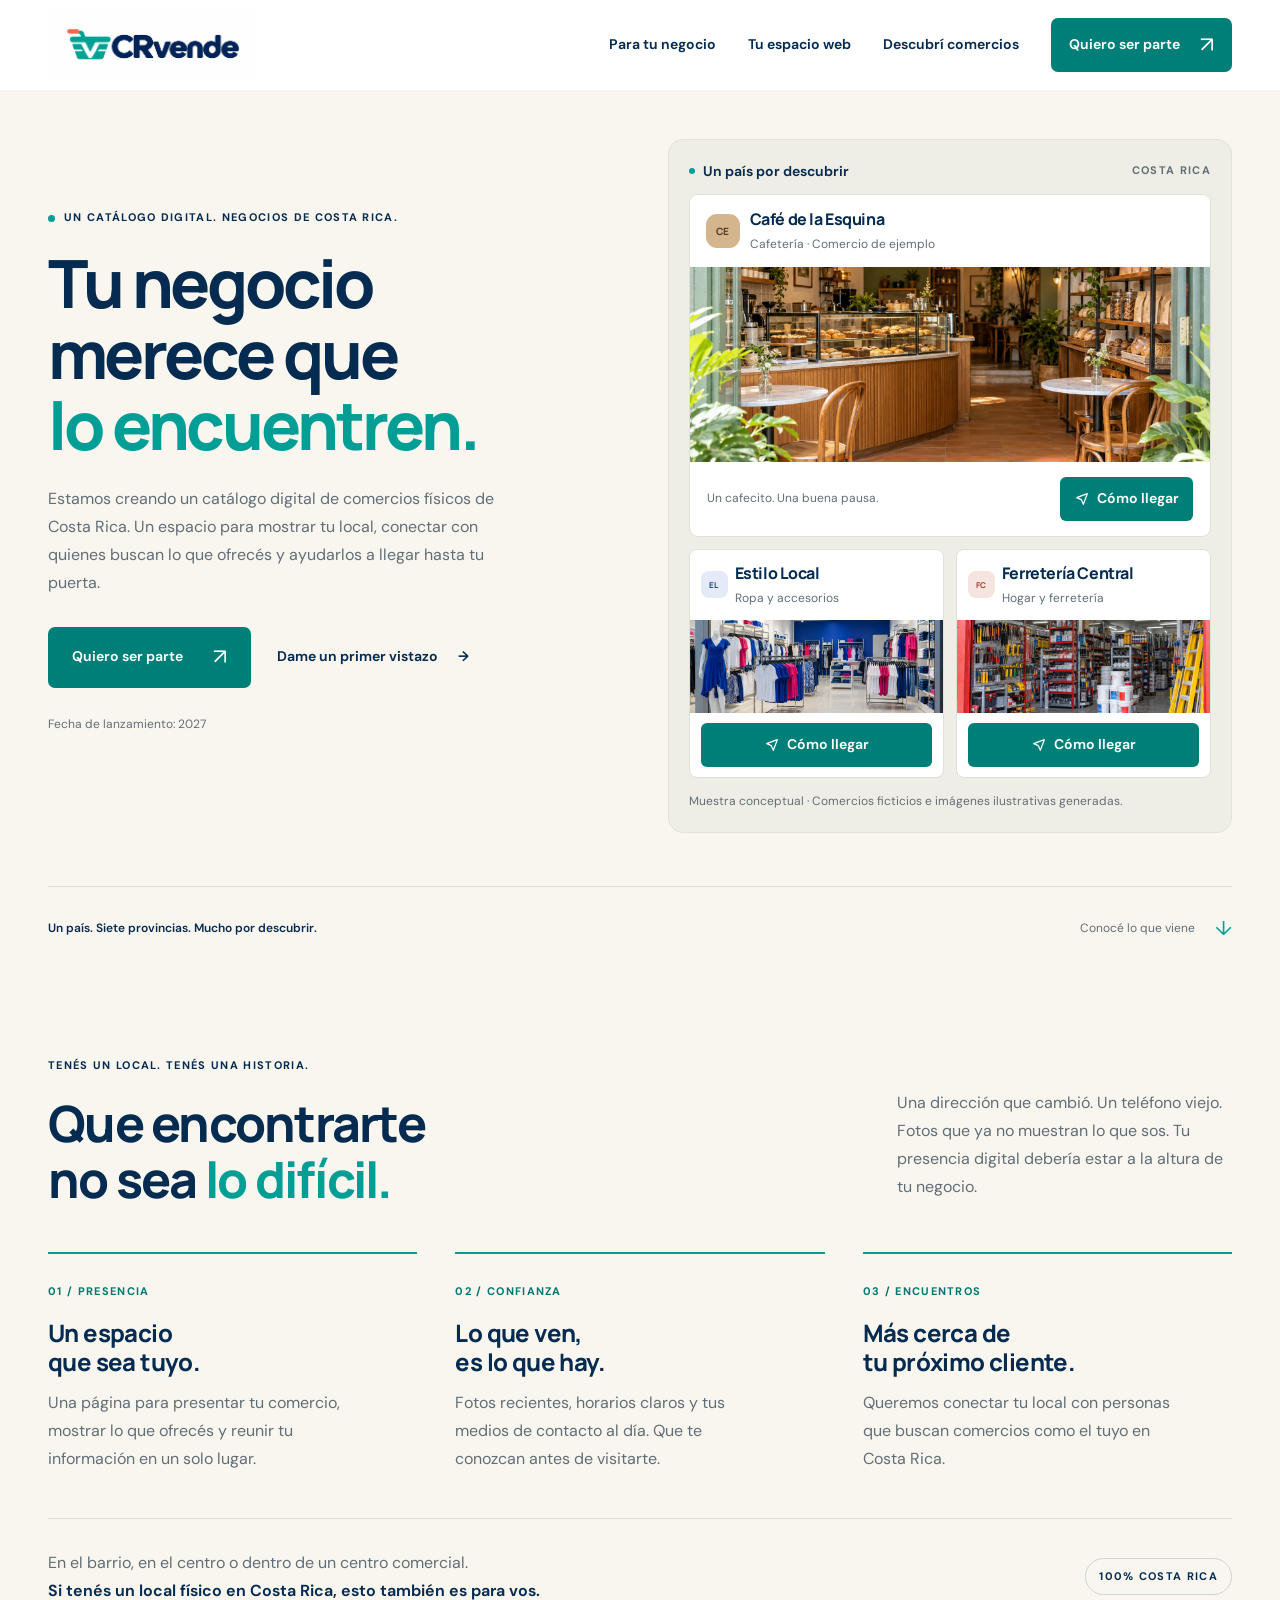
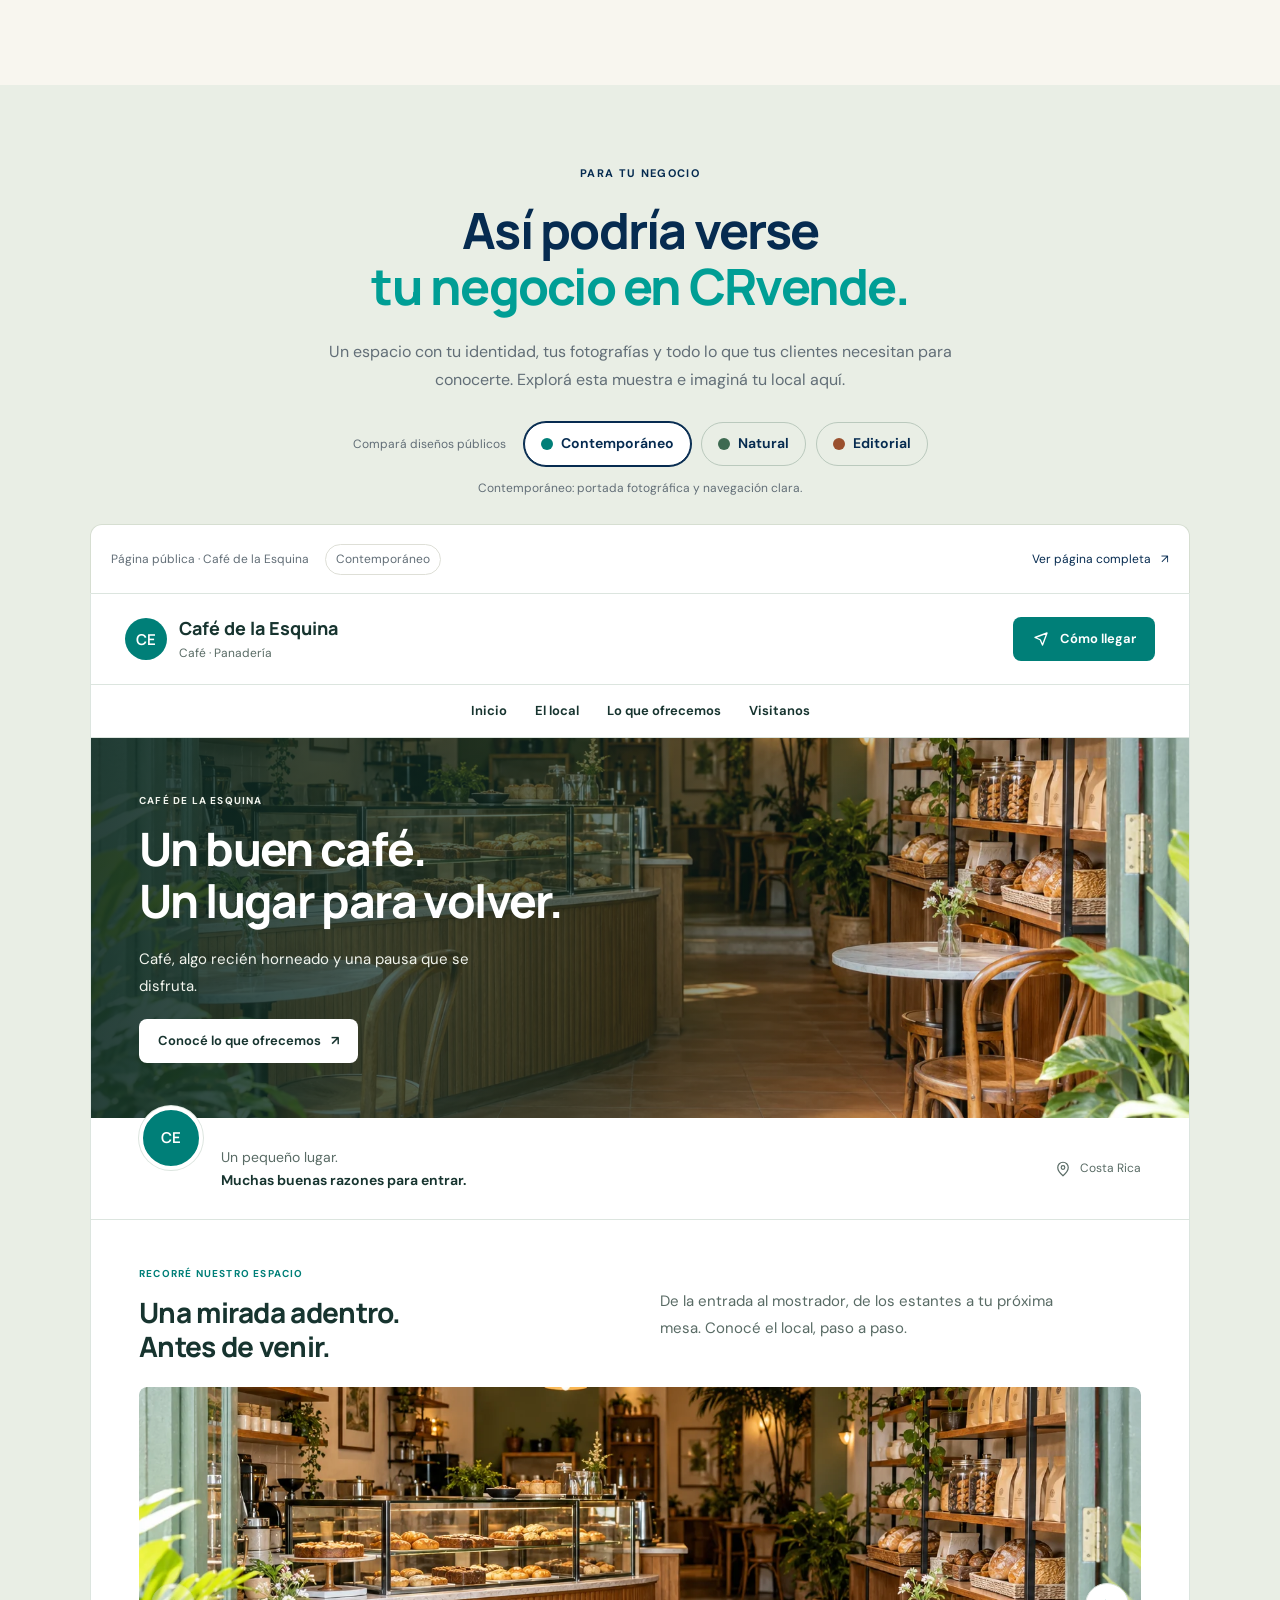
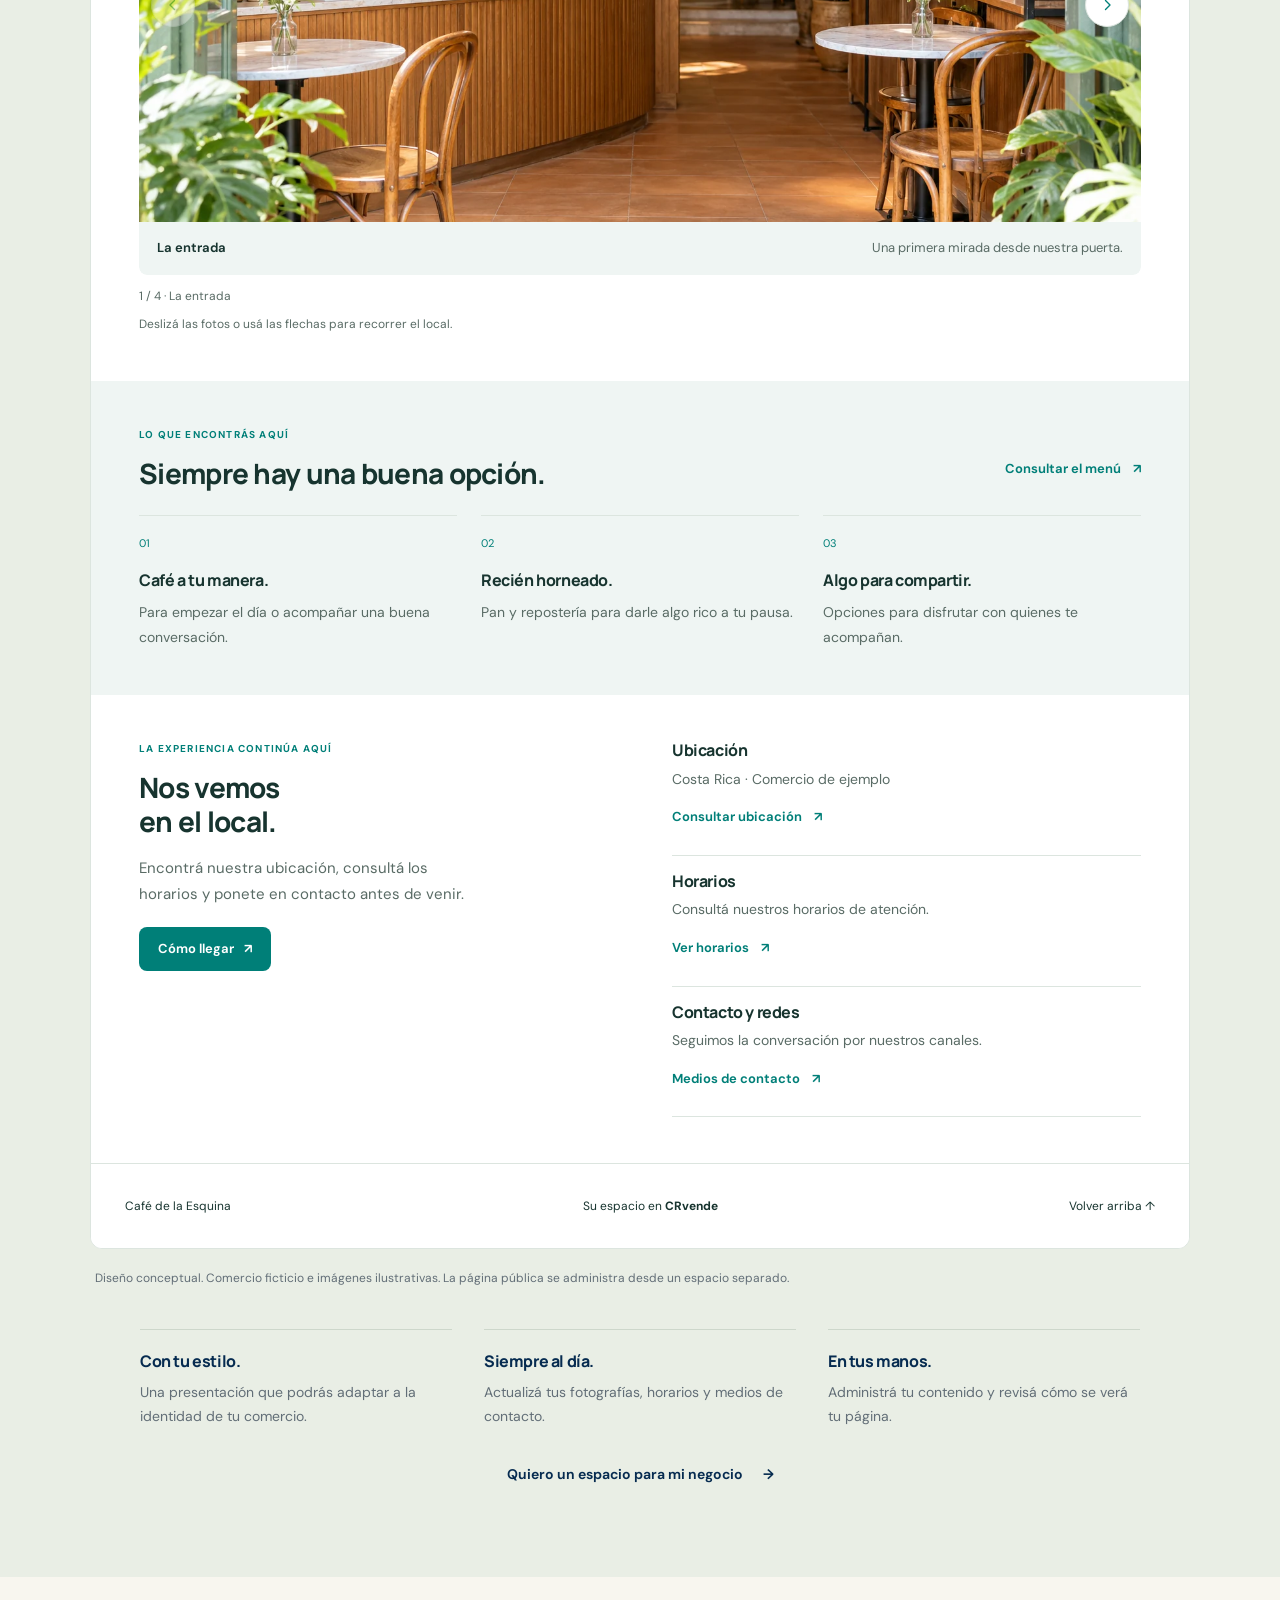
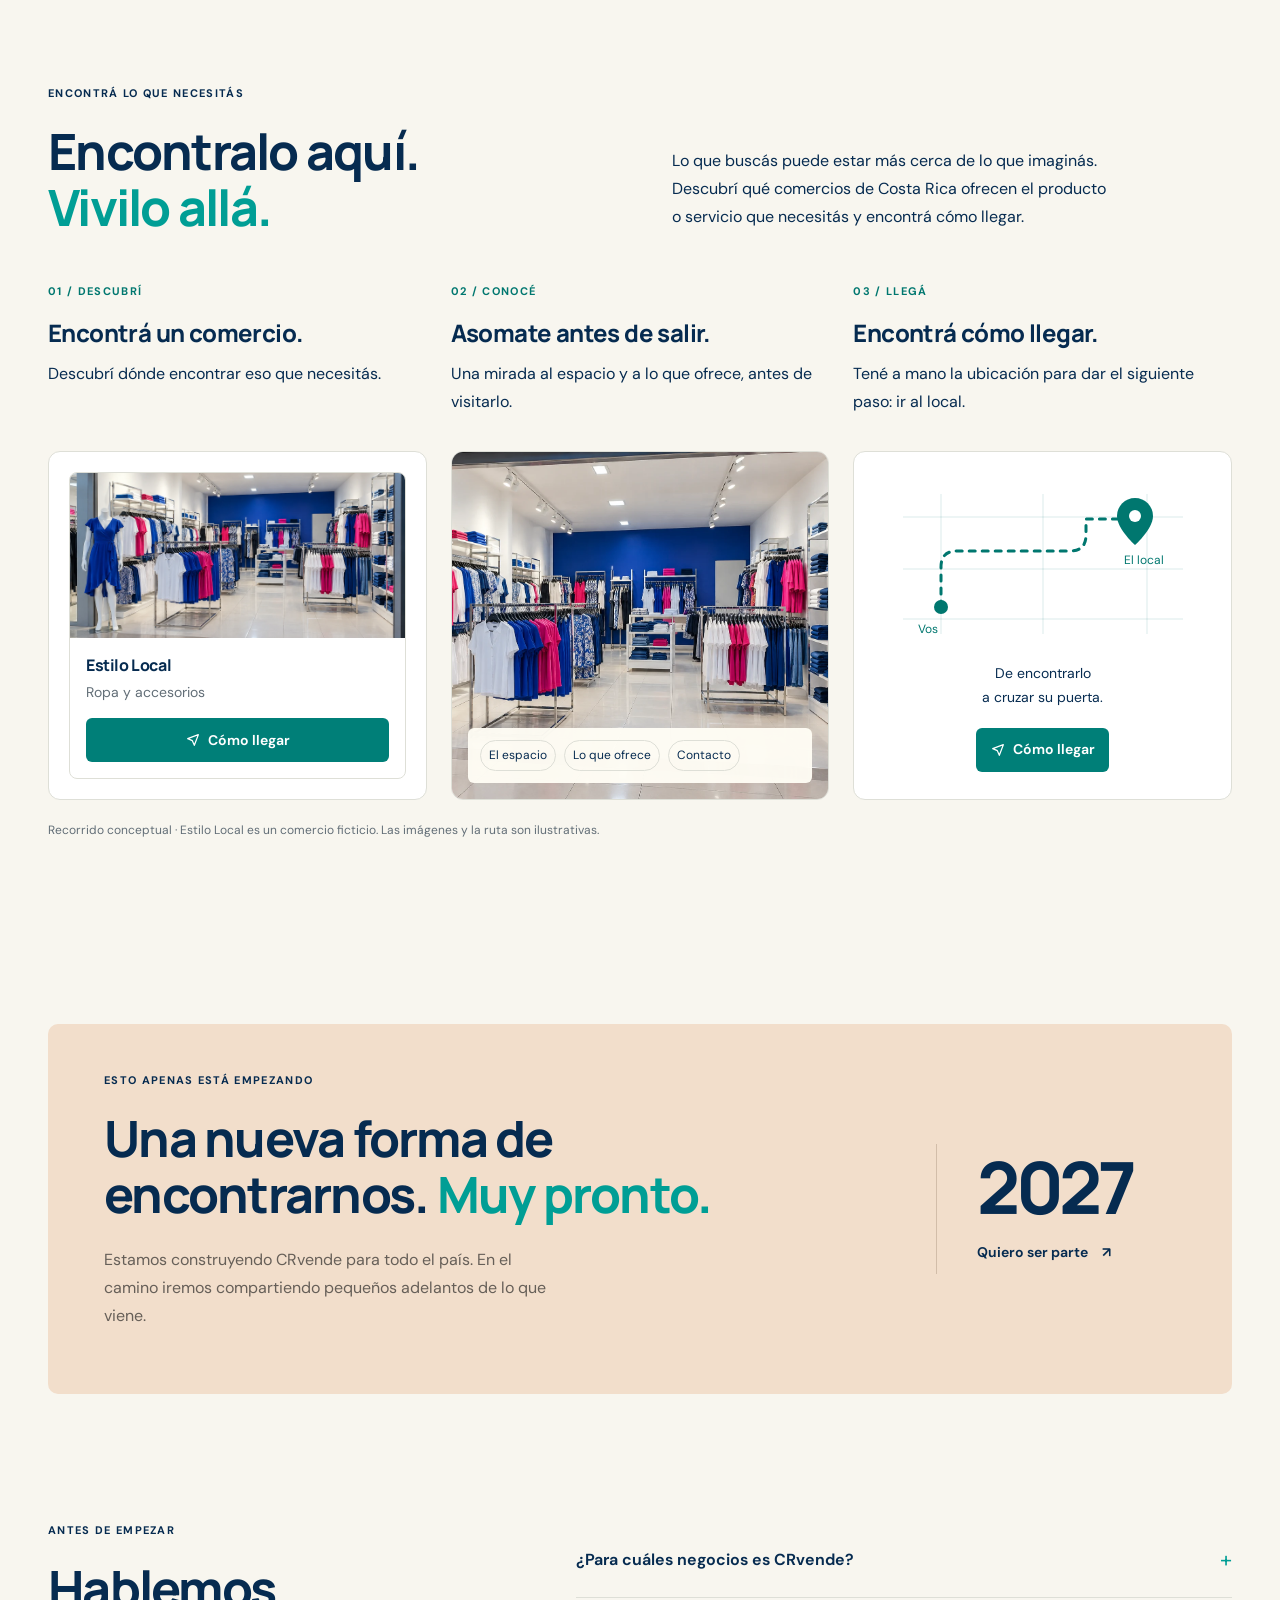
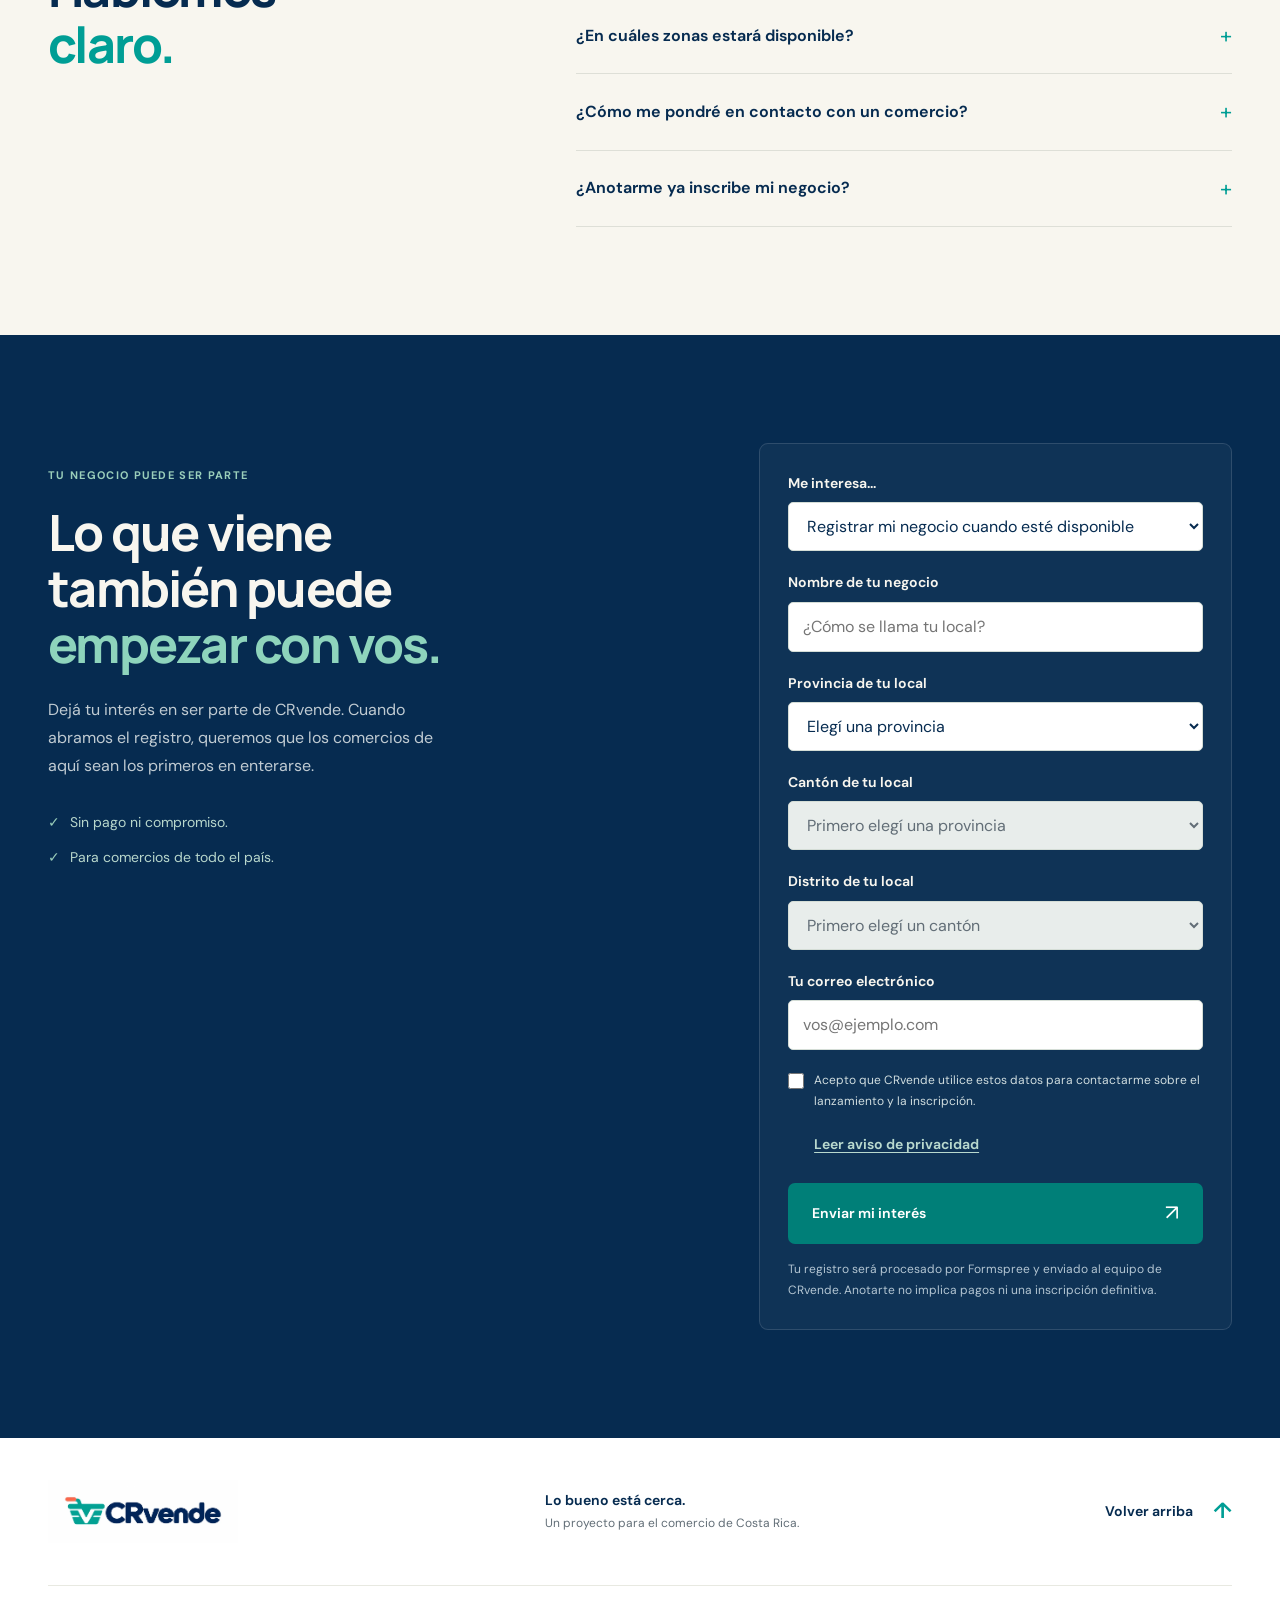
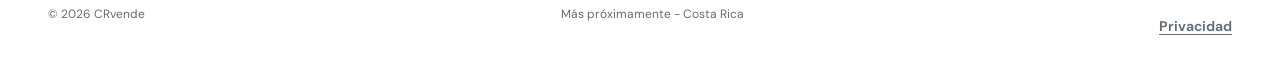
==== commit 0330b126: "Cambiar boton del formulario a Enviar mi interes" ====
--- a/index.html
+++ b/index.html
@@ -119,7 +119,7 @@
     </div></section>
     <section class="section launch-section"><div class="container launch-panel"><div><p class="eyebrow">ESTO APENAS ESTÁ EMPEZANDO</p><h2>Una nueva forma de<br>encontrarnos. <em>Muy pronto.</em></h2><p>Estamos construyendo CRvende para todo el país. En el camino iremos compartiendo pequeños adelantos de lo que viene.</p></div><div class="launch-date"><strong>2027</strong><a class="text-link" href="#sumate">Quiero ser parte <span aria-hidden="true">↗</span></a></div></div></section>
     <section class="section faq-section"><div class="container faq-layout"><div><p class="eyebrow">ANTES DE EMPEZAR</p><h2>Hablemos<br><em>claro.</em></h2></div><div class="faq"><details><summary>¿Para cuáles negocios es CRvende?<span aria-hidden="true">+</span></summary><p>Para comercios físicos de Costa Rica que quieren que su presencia en internet esté a la altura de lo que ofrecen. CRvende le dará a cada negocio un espacio web con identidad propia, donde sus clientes podrán conocer el local, descubrir su oferta y encontrar la información que necesitan para visitarlo.</p></details><details><summary>¿En cuáles zonas estará disponible?<span aria-hidden="true">+</span></summary><p>La propuesta es nacional: San José, Alajuela, Cartago, Heredia, Guanacaste, Puntarenas y Limón.</p></details><details><summary>¿Cómo me pondré en contacto con un comercio?<span aria-hidden="true">+</span></summary><p>Podrás encontrar sus medios de contacto y redes en su espacio de CRvende, para conversar directamente con el negocio.</p></details><details><summary>¿Anotarme ya inscribe mi negocio?<span aria-hidden="true">+</span></summary><p>No. El registro de interés es un paso previo, sin pago ni compromiso de contratar. Los planes de suscripción, precios y condiciones se comunicarán antes de abrir las inscripciones.</p></details></div></div></section>
-    <section id="sumate" class="section signup"><div class="container signup-layout"><div><p class="eyebrow">TU NEGOCIO PUEDE SER PARTE</p><h2>Lo que viene<br>también puede<br><em>empezar con vos.</em></h2><p>Dejá tu interés en ser parte de CRvende. Cuando abramos el registro, queremos que los comercios de aquí sean los primeros en enterarse.</p><div class="signup-points"><span>Sin pago ni compromiso.</span><span>Para comercios de todo el país.</span></div></div><div class="signup-box"><form id="interest-form" action="https://formspree.io/f/xnppdlko" method="post"><input type="hidden" name="_subject" value="Nuevo interesado en CRvende"><input type="hidden" name="origen" value="Landing CRvende"><div class="sr-only" aria-hidden="true"><label for="website-field">Dejá este campo vacío</label><input id="website-field" type="text" name="_gotcha" tabindex="-1" autocomplete="off"></div><label for="interest">Me interesa…</label><select id="interest" name="interest"><option value="negocio">Registrar mi negocio cuando esté disponible</option><option value="descubrir">Descubrir comercios y seguir las novedades</option></select><div id="business-fields"><label for="business">Nombre de tu negocio</label><input id="business" name="business" autocomplete="organization" placeholder="¿Cómo se llama tu local?" required maxlength="120"><label for="province">Provincia de tu local</label><select id="province" name="province" required><option value="">Elegí una provincia</option><option>San José</option><option>Alajuela</option><option>Cartago</option><option>Heredia</option><option>Guanacaste</option><option>Puntarenas</option><option>Limón</option></select><label for="canton">Cantón de tu local</label><select id="canton" name="canton" required disabled><option value="">Primero elegí una provincia</option></select><label for="district">Distrito de tu local</label><select id="district" name="district" required disabled><option value="">Primero elegí un cantón</option></select></div><label for="email">Tu correo electrónico</label><input id="email" name="email" type="email" autocomplete="email" placeholder="vos@ejemplo.com" required maxlength="254" aria-describedby="form-note"><label class="consent-label" for="consent"><input id="consent" type="checkbox" name="consentimiento" value="Acepto recibir novedades de CRvende sobre su lanzamiento e inscripción" required><span>Acepto que CRvende utilice estos datos para contactarme sobre el lanzamiento y la inscripción.</span></label><button class="privacy-trigger form-privacy" type="button">Leer aviso de privacidad</button><button class="button" type="submit">Registrar mi interés <span aria-hidden="true">↗</span></button><p id="form-note" class="form-note">Tu registro será procesado por Formspree y enviado al equipo de CRvende. Anotarte no implica pagos ni una inscripción definitiva.</p><p id="form-status" class="form-status" role="status"></p></form></div></div></section>
+    <section id="sumate" class="section signup"><div class="container signup-layout"><div><p class="eyebrow">TU NEGOCIO PUEDE SER PARTE</p><h2>Lo que viene<br>también puede<br><em>empezar con vos.</em></h2><p>Dejá tu interés en ser parte de CRvende. Cuando abramos el registro, queremos que los comercios de aquí sean los primeros en enterarse.</p><div class="signup-points"><span>Sin pago ni compromiso.</span><span>Para comercios de todo el país.</span></div></div><div class="signup-box"><form id="interest-form" action="https://formspree.io/f/xnppdlko" method="post"><input type="hidden" name="_subject" value="Nuevo interesado en CRvende"><input type="hidden" name="origen" value="Landing CRvende"><div class="sr-only" aria-hidden="true"><label for="website-field">Dejá este campo vacío</label><input id="website-field" type="text" name="_gotcha" tabindex="-1" autocomplete="off"></div><label for="interest">Me interesa…</label><select id="interest" name="interest"><option value="negocio">Registrar mi negocio cuando esté disponible</option><option value="descubrir">Descubrir comercios y seguir las novedades</option></select><div id="business-fields"><label for="business">Nombre de tu negocio</label><input id="business" name="business" autocomplete="organization" placeholder="¿Cómo se llama tu local?" required maxlength="120"><label for="province">Provincia de tu local</label><select id="province" name="province" required><option value="">Elegí una provincia</option><option>San José</option><option>Alajuela</option><option>Cartago</option><option>Heredia</option><option>Guanacaste</option><option>Puntarenas</option><option>Limón</option></select><label for="canton">Cantón de tu local</label><select id="canton" name="canton" required disabled><option value="">Primero elegí una provincia</option></select><label for="district">Distrito de tu local</label><select id="district" name="district" required disabled><option value="">Primero elegí un cantón</option></select></div><label for="email">Tu correo electrónico</label><input id="email" name="email" type="email" autocomplete="email" placeholder="vos@ejemplo.com" required maxlength="254" aria-describedby="form-note"><label class="consent-label" for="consent"><input id="consent" type="checkbox" name="consentimiento" value="Acepto recibir novedades de CRvende sobre su lanzamiento e inscripción" required><span>Acepto que CRvende utilice estos datos para contactarme sobre el lanzamiento y la inscripción.</span></label><button class="privacy-trigger form-privacy" type="button">Leer aviso de privacidad</button><button class="button" type="submit">Enviar mi interés <span aria-hidden="true">↗</span></button><p id="form-note" class="form-note">Tu registro será procesado por Formspree y enviado al equipo de CRvende. Anotarte no implica pagos ni una inscripción definitiva.</p><p id="form-status" class="form-status" role="status"></p></form></div></div></section>
   </main>
   <footer><div class="container footer-top"><a class="brand" href="#inicio" aria-label="Volver al inicio de CRvende"><img src="assets/brand/crvende-logo.webp" alt="CRvende" width="2172" height="724" loading="lazy"></a><p>Lo bueno está cerca.<br><span>Un proyecto para el comercio de Costa Rica.</span></p><a class="back-top" href="#inicio">Volver arriba <span aria-hidden="true">↑</span></a></div><div class="container footer-bottom"><span>© <span id="year">2026</span> CRvende</span><span>Más próximamente - Costa Rica</span><button class="privacy-trigger" type="button">Privacidad</button></div></footer>
   <dialog id="directions-dialog" aria-labelledby="directions-title" aria-describedby="directions-description"><div class="dialog-content"><button class="dialog-close" type="button" data-close-directions aria-label="Cerrar ejemplo de ubicación">×</button><p class="eyebrow">VISTA CONCEPTUAL</p><h2 id="directions-title">Cómo llegar</h2><p id="directions-business" class="directions-business"></p><p id="directions-description">En CRvende, esta acción te ayudará a encontrar la ruta hasta el comercio. Este negocio es ficticio y no tiene una dirección real.</p><button class="button" type="button" data-close-directions>Volver a la muestra</button></div></dialog>
